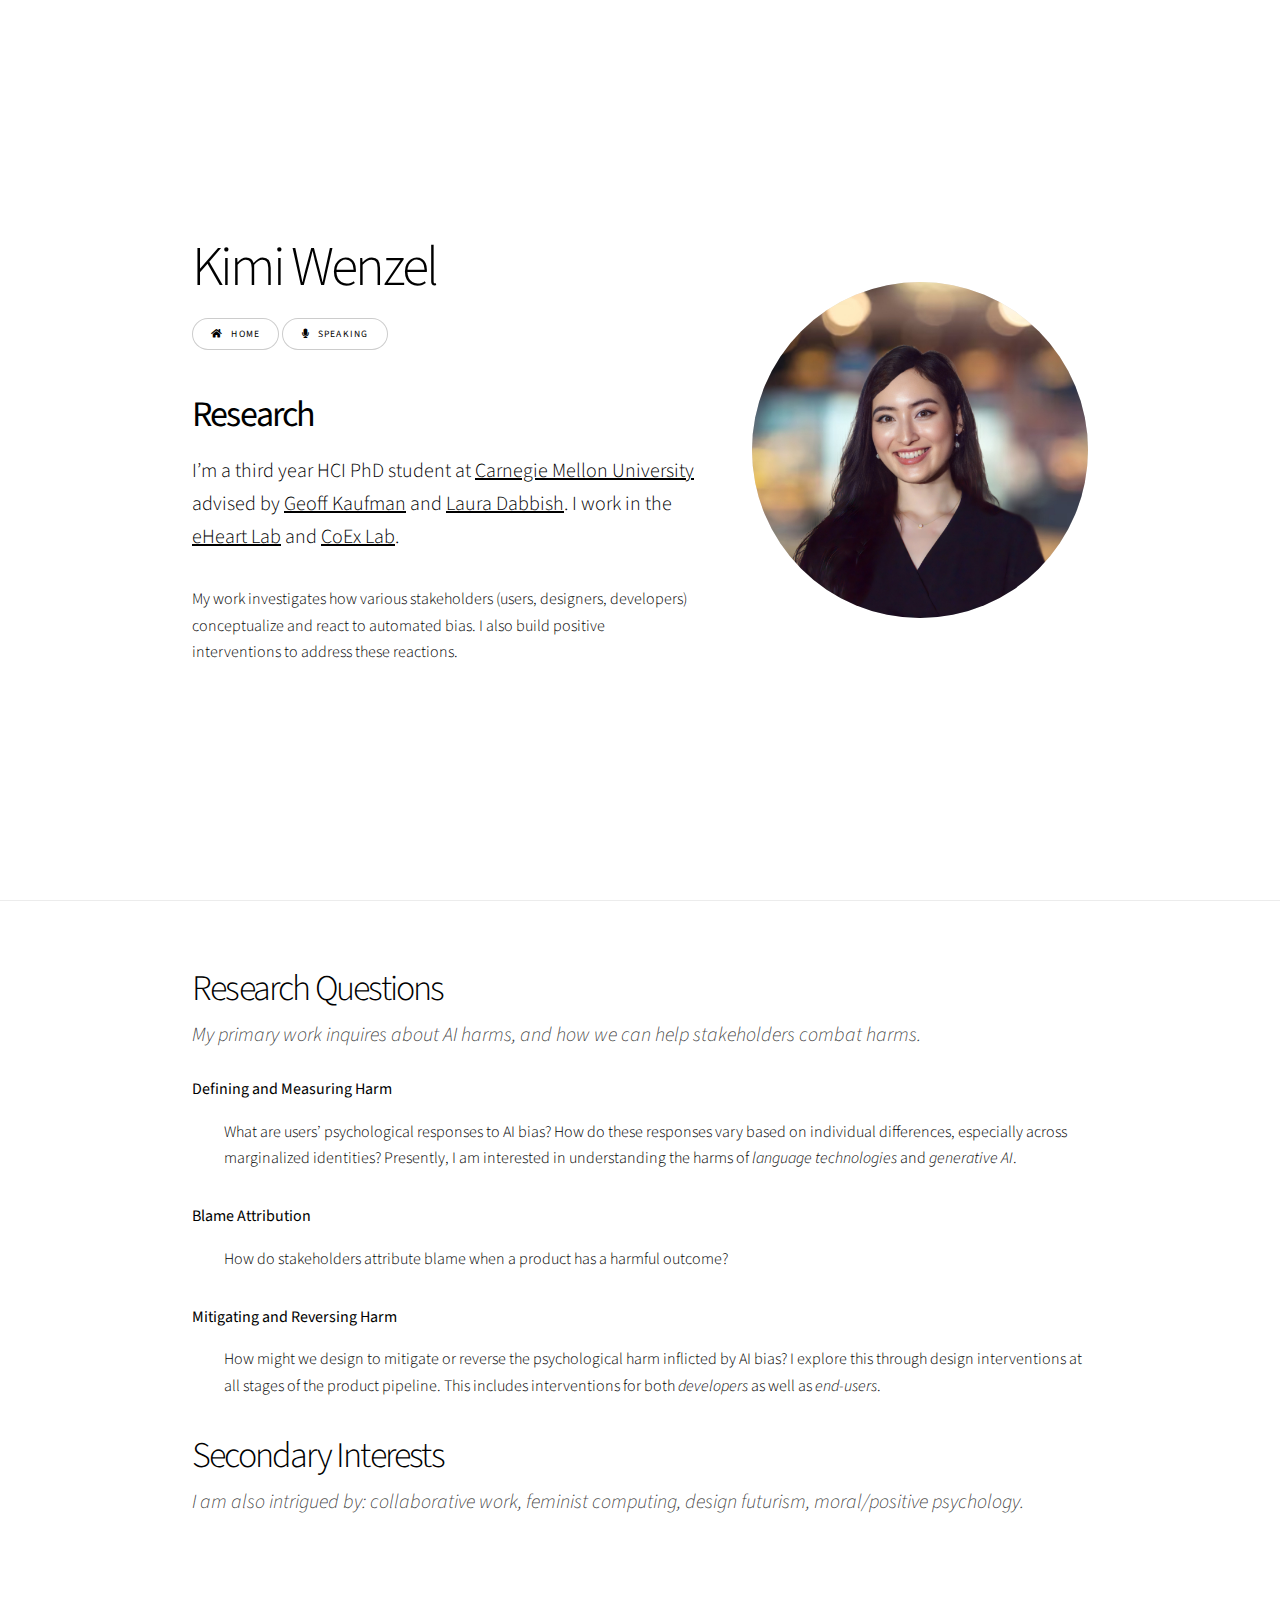
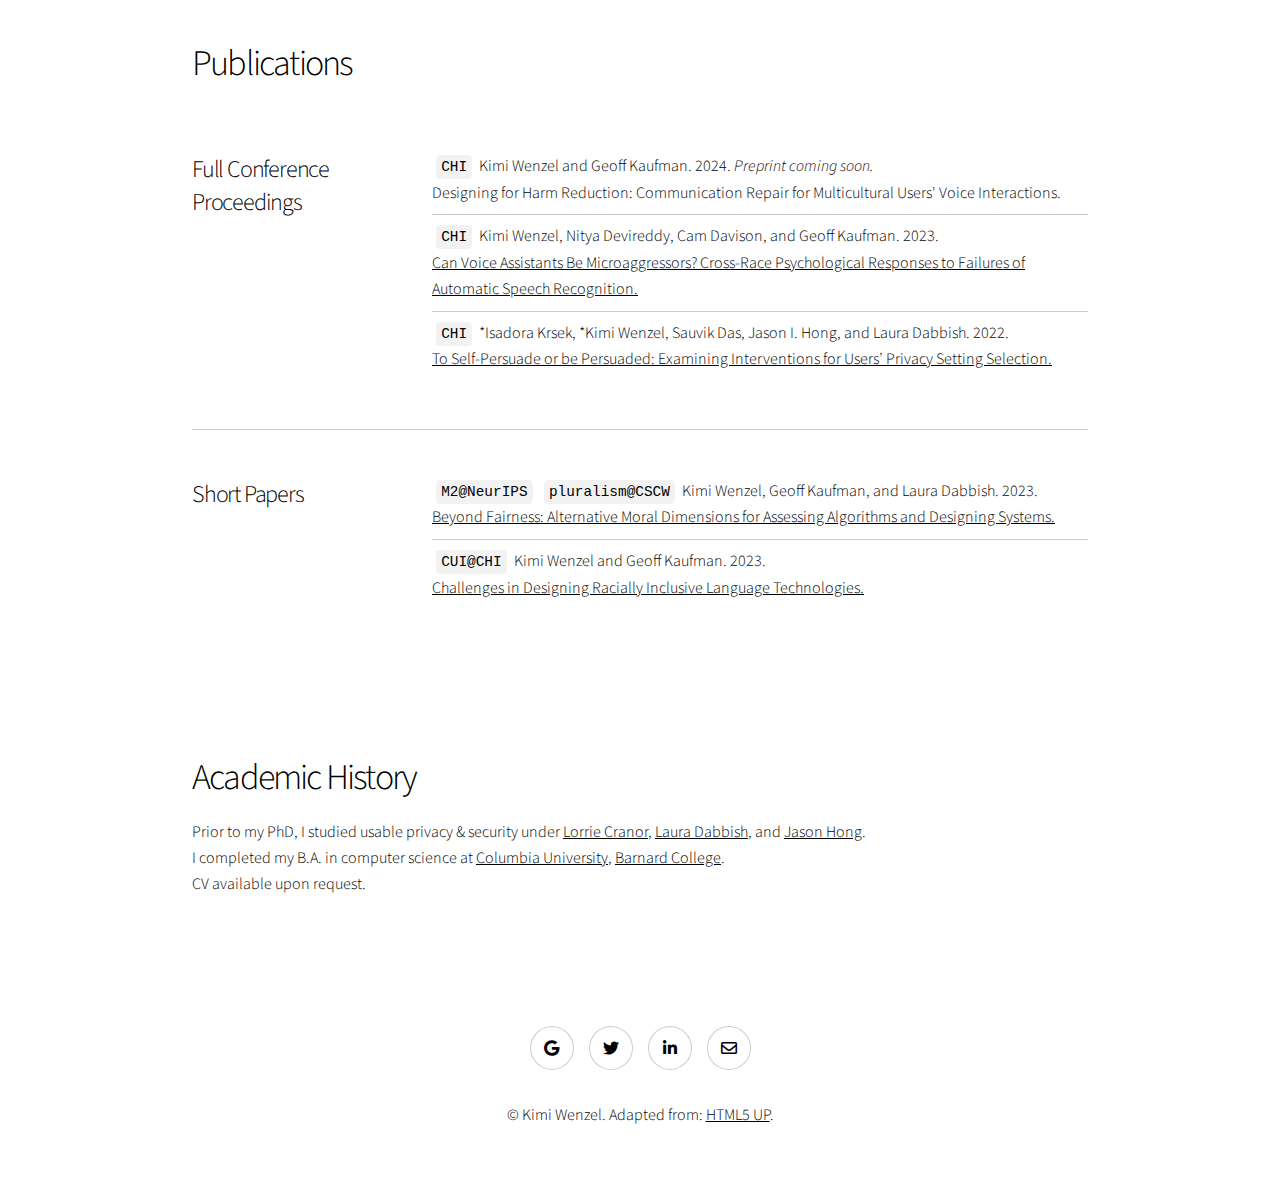
==== research.html @ 43933f36 "Update research.html" ====
<!DOCTYPE HTML>
<!--
	Story by HTML5 UP
	html5up.net | @ajlkn
	Free for personal and commercial use under the CCA 3.0 license (html5up.net/license)

	Note: Only needed for demo purposes. Delete for production sites.
-->
<html>
	<head>
		<title>Story by HTML5 UP</title>
		<meta charset="utf-8" />
		<meta name="viewport" content="width=device-width, initial-scale=1, user-scalable=no" />
		<link rel="stylesheet" href="assets/css/main.css" />
		<noscript><link rel="stylesheet" href="assets/css/noscript.css" /></noscript>
	</head>
	<body class="is-preload">

		<!-- Wrapper -->
			<div id="wrapper" class="divided">

				<!-- Banner -->
					<section class="banner style3 orient-left content-align-left image-position-right fullscreen onload-image-fade-in onload-content-fade-right">
						<div class="content">
							<h1>Kimi Wenzel</h1>
							<ul class="actions stacked">
								<li><a href="./index.html" class="button small icon solid fa-home">Home</a>  <a href="./speaking.html" class="button small icon solid fa-microphone">Speaking</a> </li>
							</ul>
							<h2><b>Research</b></h2>
							<p class="major">I’m a third year HCI PhD student at <a href="https://hcii.cmu.edu/" target="_blank">Carnegie Mellon University</a> advised by <a href="https://www.hcii.cmu.edu/people/geoff-kaufman" target="_blank">Geoff Kaufman</a> and <a href="http://www.lauradabbish.com/" target="_blank">Laura Dabbish</a>. I work in the <a href="https://cmu-eheart-lab.github.io/">eHeart Lab</a> and <a href="http://coexlab.com/">CoEx Lab</a>.</p>
							<p>My work investigates how various stakeholders (users, designers, developers) conceptualize and react to automated bias. I also build positive interventions to address these reactions.</p>
						</div>
						<div class="image">
							<img src="images/kimi-kimi-2.jpg" alt="" />
						</div>
					</section>

					<section class="wrapper style1 align-left" id="RQ">
							<div class="inner">
								<!-- Research Questions -->
								<section>
									<header>
										<h2>Research Questions</h2>
										<p>My primary work inquires about AI harms, and how we can help stakeholders combat harms.</p>
									</header>
									<div class="content">
										<dl>
											<dt>Defining and Measuring Harm</dt>
											<dd>
												<p>What are users’ psychological responses to AI bias? How do these responses vary based on individual differences, especially across marginalized identities? Presently, I am interested in understanding the harms of <i>language technologies</i> and <i>generative AI</i>.</p>
											</dd>
											<dt>Blame Attribution</dt>
											<dd>
												<p>How do stakeholders attribute blame when a product has a harmful outcome?</p>
											</dd>
											<dt>Mitigating and Reversing Harm</dt>
											<dd>
												<p>How might we design to mitigate or reverse the psychological harm inflicted by AI bias? I explore this through design interventions at all stages of the product pipeline. This includes interventions for both <i>developers</i> as well as <i>end-users</i>.</p>
											</dd>
										</dl>
									</div>
									<header>
										<h2>Secondary Interests</h2>
										<p>I am also intrigued by: collaborative work, feminist computing, design futurism, moral/positive psychology.</p>
									</header>
								</section>
							</div>

				<!-- Additional Elements -->
					<section class="wrapper style1 align-left">
						<div class="inner">
							<h2>Publications</h2>
							<div class="index align-left">

								<!-- Conference -->
								<section>
									<header>
										<h3>Full Conference Proceedings</h3>
									</header>
									<div class="content">
										<ul class="alt">
											<li><code>CHI</code> Kimi Wenzel and Geoff Kaufman. 2024. <i>Preprint coming soon.</i> <br>Designing for Harm Reduction: Communication Repair for Multicultural Users' Voice Interactions.</li>
											<li><code>CHI</code> Kimi Wenzel, Nitya Devireddy, Cam Davison, and Geoff Kaufman. 2023. <br><a href="https://doi.org/10.1145/3544548.3581357" target="_blank">Can Voice Assistants Be Microaggressors? Cross-Race Psychological Responses to Failures of Automatic Speech Recognition.</a></li>
											<li><code>CHI</code> *Isadora Krsek, *Kimi Wenzel, Sauvik Das, Jason I. Hong, and Laura Dabbish. 2022. <br><a href="https://doi.org/10.1145/3491102.3502009" target="_blank">To Self-Persuade or be Persuaded: Examining Interventions for Users’ Privacy Setting Selection.</a></li>
										</ul>
									</div>
								</section>
								
								<!-- Workshop -->
								<section>
									<header>
										<h3>Short Papers</h3>
									</header>
									<div class="content">
										<ul class="alt">
											<li><code>M2@NeurIPS</code> <code>pluralism@CSCW</code> Kimi Wenzel, Geoff Kaufman, and Laura Dabbish. 2023. <br><a href="https://arxiv.org/pdf/2312.12559.pdf" target="_blank">Beyond Fairness: Alternative Moral Dimensions for Assessing Algorithms and Designing Systems.</a></li>
											<li><code>CUI@CHI</code> Kimi Wenzel and Geoff Kaufman. 2023. <br><a href="https://arxiv.org/pdf/2303.13546.pdf" target="_blank">Challenges in Designing Racially Inclusive Language Technologies.</a></li>
										</ul>
									</div>
								</section>

						</div>
					</section>

					<section class="wrapper style1 align-left">
						<div class="inner">
							<!-- Academic History -->
							<section>
								<header>
									<h2>Academic History</h2>
								</header>
								<div class="content">
									<p>Prior to my PhD, I studied usable privacy & security under <a href="https://lorrie.cranor.org/" target="_blank">Lorrie Cranor</a>, <a href="http://www.lauradabbish.com/" target="_blank">Laura Dabbish</a>, and <a href="https://www.cs.cmu.edu/~jasonh/" target="_blank">Jason Hong</a>.
									<br>I completed my B.A. in computer science at <a href="https://www.columbia.edu/" target="_blank">Columbia University</a>, <a href="https://www.barnard.edu/" target="_blank">Barnard College</a>.
									<br>CV available upon request.</p>										
								</div>
							</section>
						</div>

				<!-- Footer -->
					<footer class="wrapper style1 align-center">
						<div class="inner">
							<ul class="icons">
								<li><a href="https://scholar.google.com/citations?user=z-9xGHgAAAAJ&hl=en" class="icon brands style2 fa-google" target="_blank"><span class="label">Scholar</span></a></li>
								<li><a href="https://twitter.com/kimiwenzel" class="icon brands style2 fa-twitter"><span class="label" target="_blank">Twitter</span></a></li>
								<li><a href="https://www.linkedin.com/in/kimiwenzel/" class="icon brands style2 fa-linkedin-in" target="_blank"><span class="label">LinkedIn</span></a></li>
								<li><a href="mailto:kwenzel@cs.cmu.edu" class="icon style2 fa-envelope"><span class="label">Email</span></a></li>
							</ul>
							<p>&copy; Kimi Wenzel. Adapted from: <a href="https://html5up.net" target="_blank">HTML5 UP</a>.</p>
						</div>
					</footer>

			</div>

		<!-- Scripts -->
			<script src="assets/js/jquery.min.js"></script>
			<script src="assets/js/jquery.scrollex.min.js"></script>
			<script src="assets/js/jquery.scrolly.min.js"></script>
			<script src="assets/js/browser.min.js"></script>
			<script src="assets/js/breakpoints.min.js"></script>
			<script src="assets/js/util.js"></script>
			<script src="assets/js/main.js"></script>

	</body>
</html>
---- assets/css/main.css ----
@import url(fontawesome-all.min.css);
@import url("https://fonts.googleapis.com/css?family=Source+Sans+Pro:300,300i,400,400i");

/*
	Story by HTML5 UP
	html5up.net | @ajlkn
	Free for personal and commercial use under the CCA 3.0 license (html5up.net/license)
*/

html, body, div, span, applet, object,
iframe, h1, h2, h3, h4, h5, h6, p, blockquote,
pre, a, abbr, acronym, address, big, cite,
code, del, dfn, em, img, ins, kbd, q, s, samp,
small, strike, strong, sub, sup, tt, var, b,
u, i, center, dl, dt, dd, ol, ul, li, fieldset,
form, label, legend, table, caption, tbody,
tfoot, thead, tr, th, td, article, aside,
canvas, details, embed, figure, figcaption,
footer, header, hgroup, menu, nav, output, ruby,
section, summary, time, mark, audio, video {
	margin: 0;
	padding: 0;
	border: 0;
	font-size: 100%;
	font: inherit;
	vertical-align: baseline;}

article, aside, details, figcaption, figure,
footer, header, hgroup, menu, nav, section {
	display: block;}

body {
	line-height: 1;
}

ol, ul {
	list-style: none;
}

blockquote, q {
	quotes: none;
}

	blockquote:before, blockquote:after, q:before, q:after {
		content: '';
		content: none;
	}

table {
	border-collapse: collapse;
	border-spacing: 0;
}

body {
	-webkit-text-size-adjust: none;
}

mark {
	background-color: transparent;
	color: inherit;
}

input::-moz-focus-inner {
	border: 0;
	padding: 0;
}

input, select, textarea {
	-moz-appearance: none;
	-webkit-appearance: none;
	-ms-appearance: none;
	appearance: none;
}

/* Basic */

	@-ms-viewport {
		width: device-width;
	}

	body {
		-ms-overflow-style: scrollbar;
	}

	@media screen and (max-width: 480px) {

		html, body {
			min-width: 320px;
		}

	}

	html {
		box-sizing: border-box;
	}

	*, *:before, *:after {
		box-sizing: inherit;
	}

	body {
		background: #ffffff;
	}

		body.is-preload *, body.is-preload *:before, body.is-preload *:after {
			-moz-animation: none !important;
			-webkit-animation: none !important;
			-ms-animation: none !important;
			animation: none !important;
			-moz-transition: none !important;
			-webkit-transition: none !important;
			-ms-transition: none !important;
			transition: none !important;
		}

/* Type */

	html {
		font-size: 18pt;
	}

		@media screen and (max-width: 1680px) {

			html {
				font-size: 14pt;
			}

		}

		@media screen and (max-width: 1280px) {

			html {
				font-size: 12pt;
			}

		}

		@media screen and (max-width: 736px) {

			html {
				font-size: 11pt;
			}

		}

		@media screen and (max-width: 360px) {

			html {
				font-size: 10pt;
			}

		}

	body {
		background-color: #ffffff;
		color: #000000;
	}

	body, input, select, textarea {
		font-family: "Source Sans Pro", Helvetica, sans-serif;
		font-size: 1rem;
		font-weight: 300;
		line-height: 1.65;
	}

	a {
		-moz-transition: color 0.2s ease-in-out;
		-webkit-transition: color 0.2s ease-in-out;
		-ms-transition: color 0.2s ease-in-out;
		transition: color 0.2s ease-in-out;
		text-decoration: underline;
	}

		a:hover {
			text-decoration: none;
		}

	strong, b {
		font-weight: 400;
	}

	em, i {
		font-style: italic;
	}

	p {
		margin: 0 0 2rem 0;
	}

		p.major {
			font-size: 1.25rem;
		}

	h1, h2, h3, h4, h5, h6 {
		font-weight: 300;
		line-height: 1.375;
		letter-spacing: -0.05em;
		margin: 0 0 1rem 0;
	}

		h1 a, h2 a, h3 a, h4 a, h5 a, h6 a {
			color: inherit;
			text-decoration: none;
		}

	h1 {
		font-size: 3.5rem;
		line-height: 1.2;
	}

	h2 {
		font-size: 2.25rem;
	}

	h3 {
		font-size: 1.5rem;
	}

	h4 {
		font-size: 1.1rem;
	}

	h5 {
		font-size: 0.9rem;
	}

	h6 {
		font-size: 0.7rem;
	}

	sub {
		font-size: 0.8rem;
		position: relative;
		top: 0.5rem;
	}

	sup {
		font-size: 0.8rem;
		position: relative;
		top: -0.5rem;
	}

	blockquote {
		border-left: solid 4px;
		font-style: italic;
		margin: 0 0 2rem 0;
		padding: 0.5rem 0 0.5rem 2rem;
	}

	code {
		border-radius: 4px;
		font-family: "Courier New", monospace;
		font-size: 0.9em;
		margin: 0 0.25rem;
		padding: 0.25rem 0.325rem;
	}

	pre {
		-webkit-overflow-scrolling: touch;
		font-family: "Courier New", monospace;
		font-size: 0.9em;
		margin: 0 0 2rem 0;
	}

		pre code {
			display: block;
			line-height: 1.5;
			padding: 0.75rem 1rem;
			overflow-x: auto;
		}

	hr {
		border: 0;
		border-bottom: solid 1px;
		margin: 2.5rem 0;
	}

		hr.major {
			margin: 3.5rem 0;
		}

	.align-left {
		text-align: left;
	}

	.align-center {
		text-align: center;
	}

	.align-right {
		text-align: right;
	}

	@media screen and (max-width: 736px) {

		p.major {
			font-size: 1.1rem;
		}

		h1 {
			font-size: 2.5rem;
		}

		h2 {
			font-size: 2rem;
		}

		h3 {
			font-size: 1.25rem;
		}

		h4 {
			font-size: 1rem;
		}

	}

	input, select, textarea {
		color: #000000;
	}

	a {
		color: #000000;
	}

		a:hover {
			color: #47D3E5;
		}

	strong, b {
		color: #000000;
	}

	h1, h2, h3, h4, h5, h6 {
		color: #000000;
	}

	blockquote {
		border-left-color: rgba(0, 0, 0, 0.2);
	}

	code {
		background: rgba(0, 0, 0, 0.05);
		border-color: rgba(0, 0, 0, 0.2);
	}

	hr {
		border-bottom-color: rgba(0, 0, 0, 0.2);
	}

/* Row */

	.row {
		display: flex;
		flex-wrap: wrap;
		box-sizing: border-box;
		align-items: stretch;
	}

		.row > * {
			box-sizing: border-box;
		}

		.row.gtr-uniform > * > :last-child {
			margin-bottom: 0;
		}

		.row.aln-left {
			justify-content: flex-start;
		}

		.row.aln-center {
			justify-content: center;
		}

		.row.aln-right {
			justify-content: flex-end;
		}

		.row.aln-top {
			align-items: flex-start;
		}

		.row.aln-middle {
			align-items: center;
		}

		.row.aln-bottom {
			align-items: flex-end;
		}

		.row > .imp {
			order: -1;
		}

		.row > .col-1 {
			width: 8.33333%;
		}

		.row > .off-1 {
			margin-left: 8.33333%;
		}

		.row > .col-2 {
			width: 16.66667%;
		}

		.row > .off-2 {
			margin-left: 16.66667%;
		}

		.row > .col-3 {
			width: 25%;
		}

		.row > .off-3 {
			margin-left: 25%;
		}

		.row > .col-4 {
			width: 33.33333%;
		}

		.row > .off-4 {
			margin-left: 33.33333%;
		}

		.row > .col-5 {
			width: 41.66667%;
		}

		.row > .off-5 {
			margin-left: 41.66667%;
		}

		.row > .col-6 {
			width: 50%;
		}

		.row > .off-6 {
			margin-left: 50%;
		}

		.row > .col-7 {
			width: 58.33333%;
		}

		.row > .off-7 {
			margin-left: 58.33333%;
		}

		.row > .col-8 {
			width: 66.66667%;
		}

		.row > .off-8 {
			margin-left: 66.66667%;
		}

		.row > .col-9 {
			width: 75%;
		}

		.row > .off-9 {
			margin-left: 75%;
		}

		.row > .col-10 {
			width: 83.33333%;
		}

		.row > .off-10 {
			margin-left: 83.33333%;
		}

		.row > .col-11 {
			width: 91.66667%;
		}

		.row > .off-11 {
			margin-left: 91.66667%;
		}

		.row > .col-12 {
			width: 100%;
		}

		.row > .off-12 {
			margin-left: 100%;
		}

		.row.gtr-0 {
			margin-top: 0;
			margin-left: 0rem;
		}

			.row.gtr-0 > * {
				padding: 0 0 0 0rem;
			}

			.row.gtr-0.gtr-uniform {
				margin-top: 0rem;
			}

				.row.gtr-0.gtr-uniform > * {
					padding-top: 0rem;
				}

		.row.gtr-25 {
			margin-top: 0;
			margin-left: -0.5rem;
		}

			.row.gtr-25 > * {
				padding: 0 0 0 0.5rem;
			}

			.row.gtr-25.gtr-uniform {
				margin-top: -0.5rem;
			}

				.row.gtr-25.gtr-uniform > * {
					padding-top: 0.5rem;
				}

		.row.gtr-50 {
			margin-top: 0;
			margin-left: -1rem;
		}

			.row.gtr-50 > * {
				padding: 0 0 0 1rem;
			}

			.row.gtr-50.gtr-uniform {
				margin-top: -1rem;
			}

				.row.gtr-50.gtr-uniform > * {
					padding-top: 1rem;
				}

		.row {
			margin-top: 0;
			margin-left: -2rem;
		}

			.row > * {
				padding: 0 0 0 2rem;
			}

			.row.gtr-uniform {
				margin-top: -2rem;
			}

				.row.gtr-uniform > * {
					padding-top: 2rem;
				}

		.row.gtr-150 {
			margin-top: 0;
			margin-left: -3rem;
		}

			.row.gtr-150 > * {
				padding: 0 0 0 3rem;
			}

			.row.gtr-150.gtr-uniform {
				margin-top: -3rem;
			}

				.row.gtr-150.gtr-uniform > * {
					padding-top: 3rem;
				}

		.row.gtr-200 {
			margin-top: 0;
			margin-left: -4rem;
		}

			.row.gtr-200 > * {
				padding: 0 0 0 4rem;
			}

			.row.gtr-200.gtr-uniform {
				margin-top: -4rem;
			}

				.row.gtr-200.gtr-uniform > * {
					padding-top: 4rem;
				}

		@media screen and (max-width: 1680px) {

			.row {
				display: flex;
				flex-wrap: wrap;
				box-sizing: border-box;
				align-items: stretch;
			}

				.row > * {
					box-sizing: border-box;
				}

				.row.gtr-uniform > * > :last-child {
					margin-bottom: 0;
				}

				.row.aln-left {
					justify-content: flex-start;
				}

				.row.aln-center {
					justify-content: center;
				}

				.row.aln-right {
					justify-content: flex-end;
				}

				.row.aln-top {
					align-items: flex-start;
				}

				.row.aln-middle {
					align-items: center;
				}

				.row.aln-bottom {
					align-items: flex-end;
				}

				.row > .imp-xlarge {
					order: -1;
				}

				.row > .col-1-xlarge {
					width: 8.33333%;
				}

				.row > .off-1-xlarge {
					margin-left: 8.33333%;
				}

				.row > .col-2-xlarge {
					width: 16.66667%;
				}

				.row > .off-2-xlarge {
					margin-left: 16.66667%;
				}

				.row > .col-3-xlarge {
					width: 25%;
				}

				.row > .off-3-xlarge {
					margin-left: 25%;
				}

				.row > .col-4-xlarge {
					width: 33.33333%;
				}

				.row > .off-4-xlarge {
					margin-left: 33.33333%;
				}

				.row > .col-5-xlarge {
					width: 41.66667%;
				}

				.row > .off-5-xlarge {
					margin-left: 41.66667%;
				}

				.row > .col-6-xlarge {
					width: 50%;
				}

				.row > .off-6-xlarge {
					margin-left: 50%;
				}

				.row > .col-7-xlarge {
					width: 58.33333%;
				}

				.row > .off-7-xlarge {
					margin-left: 58.33333%;
				}

				.row > .col-8-xlarge {
					width: 66.66667%;
				}

				.row > .off-8-xlarge {
					margin-left: 66.66667%;
				}

				.row > .col-9-xlarge {
					width: 75%;
				}

				.row > .off-9-xlarge {
					margin-left: 75%;
				}

				.row > .col-10-xlarge {
					width: 83.33333%;
				}

				.row > .off-10-xlarge {
					margin-left: 83.33333%;
				}

				.row > .col-11-xlarge {
					width: 91.66667%;
				}

				.row > .off-11-xlarge {
					margin-left: 91.66667%;
				}

				.row > .col-12-xlarge {
					width: 100%;
				}

				.row > .off-12-xlarge {
					margin-left: 100%;
				}

				.row.gtr-0 {
					margin-top: 0;
					margin-left: 0rem;
				}

					.row.gtr-0 > * {
						padding: 0 0 0 0rem;
					}

					.row.gtr-0.gtr-uniform {
						margin-top: 0rem;
					}

						.row.gtr-0.gtr-uniform > * {
							padding-top: 0rem;
						}

				.row.gtr-25 {
					margin-top: 0;
					margin-left: -0.5rem;
				}

					.row.gtr-25 > * {
						padding: 0 0 0 0.5rem;
					}

					.row.gtr-25.gtr-uniform {
						margin-top: -0.5rem;
					}

						.row.gtr-25.gtr-uniform > * {
							padding-top: 0.5rem;
						}

				.row.gtr-50 {
					margin-top: 0;
					margin-left: -1rem;
				}

					.row.gtr-50 > * {
						padding: 0 0 0 1rem;
					}

					.row.gtr-50.gtr-uniform {
						margin-top: -1rem;
					}

						.row.gtr-50.gtr-uniform > * {
							padding-top: 1rem;
						}

				.row {
					margin-top: 0;
					margin-left: -2rem;
				}

					.row > * {
						padding: 0 0 0 2rem;
					}

					.row.gtr-uniform {
						margin-top: -2rem;
					}

						.row.gtr-uniform > * {
							padding-top: 2rem;
						}

				.row.gtr-150 {
					margin-top: 0;
					margin-left: -3rem;
				}

					.row.gtr-150 > * {
						padding: 0 0 0 3rem;
					}

					.row.gtr-150.gtr-uniform {
						margin-top: -3rem;
					}

						.row.gtr-150.gtr-uniform > * {
							padding-top: 3rem;
						}

				.row.gtr-200 {
					margin-top: 0;
					margin-left: -4rem;
				}

					.row.gtr-200 > * {
						padding: 0 0 0 4rem;
					}

					.row.gtr-200.gtr-uniform {
						margin-top: -4rem;
					}

						.row.gtr-200.gtr-uniform > * {
							padding-top: 4rem;
						}

		}

		@media screen and (max-width: 1280px) {

			.row {
				display: flex;
				flex-wrap: wrap;
				box-sizing: border-box;
				align-items: stretch;
			}

				.row > * {
					box-sizing: border-box;
				}

				.row.gtr-uniform > * > :last-child {
					margin-bottom: 0;
				}

				.row.aln-left {
					justify-content: flex-start;
				}

				.row.aln-center {
					justify-content: center;
				}

				.row.aln-right {
					justify-content: flex-end;
				}

				.row.aln-top {
					align-items: flex-start;
				}

				.row.aln-middle {
					align-items: center;
				}

				.row.aln-bottom {
					align-items: flex-end;
				}

				.row > .imp-large {
					order: -1;
				}

				.row > .col-1-large {
					width: 8.33333%;
				}

				.row > .off-1-large {
					margin-left: 8.33333%;
				}

				.row > .col-2-large {
					width: 16.66667%;
				}

				.row > .off-2-large {
					margin-left: 16.66667%;
				}

				.row > .col-3-large {
					width: 25%;
				}

				.row > .off-3-large {
					margin-left: 25%;
				}

				.row > .col-4-large {
					width: 33.33333%;
				}

				.row > .off-4-large {
					margin-left: 33.33333%;
				}

				.row > .col-5-large {
					width: 41.66667%;
				}

				.row > .off-5-large {
					margin-left: 41.66667%;
				}

				.row > .col-6-large {
					width: 50%;
				}

				.row > .off-6-large {
					margin-left: 50%;
				}

				.row > .col-7-large {
					width: 58.33333%;
				}

				.row > .off-7-large {
					margin-left: 58.33333%;
				}

				.row > .col-8-large {
					width: 66.66667%;
				}

				.row > .off-8-large {
					margin-left: 66.66667%;
				}

				.row > .col-9-large {
					width: 75%;
				}

				.row > .off-9-large {
					margin-left: 75%;
				}

				.row > .col-10-large {
					width: 83.33333%;
				}

				.row > .off-10-large {
					margin-left: 83.33333%;
				}

				.row > .col-11-large {
					width: 91.66667%;
				}

				.row > .off-11-large {
					margin-left: 91.66667%;
				}

				.row > .col-12-large {
					width: 100%;
				}

				.row > .off-12-large {
					margin-left: 100%;
				}

				.row.gtr-0 {
					margin-top: 0;
					margin-left: 0rem;
				}

					.row.gtr-0 > * {
						padding: 0 0 0 0rem;
					}

					.row.gtr-0.gtr-uniform {
						margin-top: 0rem;
					}

						.row.gtr-0.gtr-uniform > * {
							padding-top: 0rem;
						}

				.row.gtr-25 {
					margin-top: 0;
					margin-left: -0.5rem;
				}

					.row.gtr-25 > * {
						padding: 0 0 0 0.5rem;
					}

					.row.gtr-25.gtr-uniform {
						margin-top: -0.5rem;
					}

						.row.gtr-25.gtr-uniform > * {
							padding-top: 0.5rem;
						}

				.row.gtr-50 {
					margin-top: 0;
					margin-left: -1rem;
				}

					.row.gtr-50 > * {
						padding: 0 0 0 1rem;
					}

					.row.gtr-50.gtr-uniform {
						margin-top: -1rem;
					}

						.row.gtr-50.gtr-uniform > * {
							padding-top: 1rem;
						}

				.row {
					margin-top: 0;
					margin-left: -2rem;
				}

					.row > * {
						padding: 0 0 0 2rem;
					}

					.row.gtr-uniform {
						margin-top: -2rem;
					}

						.row.gtr-uniform > * {
							padding-top: 2rem;
						}

				.row.gtr-150 {
					margin-top: 0;
					margin-left: -3rem;
				}

					.row.gtr-150 > * {
						padding: 0 0 0 3rem;
					}

					.row.gtr-150.gtr-uniform {
						margin-top: -3rem;
					}

						.row.gtr-150.gtr-uniform > * {
							padding-top: 3rem;
						}

				.row.gtr-200 {
					margin-top: 0;
					margin-left: -4rem;
				}

					.row.gtr-200 > * {
						padding: 0 0 0 4rem;
					}

					.row.gtr-200.gtr-uniform {
						margin-top: -4rem;
					}

						.row.gtr-200.gtr-uniform > * {
							padding-top: 4rem;
						}

		}

		@media screen and (max-width: 980px) {

			.row {
				display: flex;
				flex-wrap: wrap;
				box-sizing: border-box;
				align-items: stretch;
			}

				.row > * {
					box-sizing: border-box;
				}

				.row.gtr-uniform > * > :last-child {
					margin-bottom: 0;
				}

				.row.aln-left {
					justify-content: flex-start;
				}

				.row.aln-center {
					justify-content: center;
				}

				.row.aln-right {
					justify-content: flex-end;
				}

				.row.aln-top {
					align-items: flex-start;
				}

				.row.aln-middle {
					align-items: center;
				}

				.row.aln-bottom {
					align-items: flex-end;
				}

				.row > .imp-medium {
					order: -1;
				}

				.row > .col-1-medium {
					width: 8.33333%;
				}

				.row > .off-1-medium {
					margin-left: 8.33333%;
				}

				.row > .col-2-medium {
					width: 16.66667%;
				}

				.row > .off-2-medium {
					margin-left: 16.66667%;
				}

				.row > .col-3-medium {
					width: 25%;
				}

				.row > .off-3-medium {
					margin-left: 25%;
				}

				.row > .col-4-medium {
					width: 33.33333%;
				}

				.row > .off-4-medium {
					margin-left: 33.33333%;
				}

				.row > .col-5-medium {
					width: 41.66667%;
				}

				.row > .off-5-medium {
					margin-left: 41.66667%;
				}

				.row > .col-6-medium {
					width: 50%;
				}

				.row > .off-6-medium {
					margin-left: 50%;
				}

				.row > .col-7-medium {
					width: 58.33333%;
				}

				.row > .off-7-medium {
					margin-left: 58.33333%;
				}

				.row > .col-8-medium {
					width: 66.66667%;
				}

				.row > .off-8-medium {
					margin-left: 66.66667%;
				}

				.row > .col-9-medium {
					width: 75%;
				}

				.row > .off-9-medium {
					margin-left: 75%;
				}

				.row > .col-10-medium {
					width: 83.33333%;
				}

				.row > .off-10-medium {
					margin-left: 83.33333%;
				}

				.row > .col-11-medium {
					width: 91.66667%;
				}

				.row > .off-11-medium {
					margin-left: 91.66667%;
				}

				.row > .col-12-medium {
					width: 100%;
				}

				.row > .off-12-medium {
					margin-left: 100%;
				}

				.row.gtr-0 {
					margin-top: 0;
					margin-left: 0rem;
				}

					.row.gtr-0 > * {
						padding: 0 0 0 0rem;
					}

					.row.gtr-0.gtr-uniform {
						margin-top: 0rem;
					}

						.row.gtr-0.gtr-uniform > * {
							padding-top: 0rem;
						}

				.row.gtr-25 {
					margin-top: 0;
					margin-left: -0.5rem;
				}

					.row.gtr-25 > * {
						padding: 0 0 0 0.5rem;
					}

					.row.gtr-25.gtr-uniform {
						margin-top: -0.5rem;
					}

						.row.gtr-25.gtr-uniform > * {
							padding-top: 0.5rem;
						}

				.row.gtr-50 {
					margin-top: 0;
					margin-left: -1rem;
				}

					.row.gtr-50 > * {
						padding: 0 0 0 1rem;
					}

					.row.gtr-50.gtr-uniform {
						margin-top: -1rem;
					}

						.row.gtr-50.gtr-uniform > * {
							padding-top: 1rem;
						}

				.row {
					margin-top: 0;
					margin-left: -2rem;
				}

					.row > * {
						padding: 0 0 0 2rem;
					}

					.row.gtr-uniform {
						margin-top: -2rem;
					}

						.row.gtr-uniform > * {
							padding-top: 2rem;
						}

				.row.gtr-150 {
					margin-top: 0;
					margin-left: -3rem;
				}

					.row.gtr-150 > * {
						padding: 0 0 0 3rem;
					}

					.row.gtr-150.gtr-uniform {
						margin-top: -3rem;
					}

						.row.gtr-150.gtr-uniform > * {
							padding-top: 3rem;
						}

				.row.gtr-200 {
					margin-top: 0;
					margin-left: -4rem;
				}

					.row.gtr-200 > * {
						padding: 0 0 0 4rem;
					}

					.row.gtr-200.gtr-uniform {
						margin-top: -4rem;
					}

						.row.gtr-200.gtr-uniform > * {
							padding-top: 4rem;
						}

		}

		@media screen and (max-width: 736px) {

			.row {
				display: flex;
				flex-wrap: wrap;
				box-sizing: border-box;
				align-items: stretch;
			}

				.row > * {
					box-sizing: border-box;
				}

				.row.gtr-uniform > * > :last-child {
					margin-bottom: 0;
				}

				.row.aln-left {
					justify-content: flex-start;
				}

				.row.aln-center {
					justify-content: center;
				}

				.row.aln-right {
					justify-content: flex-end;
				}

				.row.aln-top {
					align-items: flex-start;
				}

				.row.aln-middle {
					align-items: center;
				}

				.row.aln-bottom {
					align-items: flex-end;
				}

				.row > .imp-small {
					order: -1;
				}

				.row > .col-1-small {
					width: 8.33333%;
				}

				.row > .off-1-small {
					margin-left: 8.33333%;
				}

				.row > .col-2-small {
					width: 16.66667%;
				}

				.row > .off-2-small {
					margin-left: 16.66667%;
				}

				.row > .col-3-small {
					width: 25%;
				}

				.row > .off-3-small {
					margin-left: 25%;
				}

				.row > .col-4-small {
					width: 33.33333%;
				}

				.row > .off-4-small {
					margin-left: 33.33333%;
				}

				.row > .col-5-small {
					width: 41.66667%;
				}

				.row > .off-5-small {
					margin-left: 41.66667%;
				}

				.row > .col-6-small {
					width: 50%;
				}

				.row > .off-6-small {
					margin-left: 50%;
				}

				.row > .col-7-small {
					width: 58.33333%;
				}

				.row > .off-7-small {
					margin-left: 58.33333%;
				}

				.row > .col-8-small {
					width: 66.66667%;
				}

				.row > .off-8-small {
					margin-left: 66.66667%;
				}

				.row > .col-9-small {
					width: 75%;
				}

				.row > .off-9-small {
					margin-left: 75%;
				}

				.row > .col-10-small {
					width: 83.33333%;
				}

				.row > .off-10-small {
					margin-left: 83.33333%;
				}

				.row > .col-11-small {
					width: 91.66667%;
				}

				.row > .off-11-small {
					margin-left: 91.66667%;
				}

				.row > .col-12-small {
					width: 100%;
				}

				.row > .off-12-small {
					margin-left: 100%;
				}

				.row.gtr-0 {
					margin-top: 0;
					margin-left: 0rem;
				}

					.row.gtr-0 > * {
						padding: 0 0 0 0rem;
					}

					.row.gtr-0.gtr-uniform {
						margin-top: 0rem;
					}

						.row.gtr-0.gtr-uniform > * {
							padding-top: 0rem;
						}

				.row.gtr-25 {
					margin-top: 0;
					margin-left: -0.5rem;
				}

					.row.gtr-25 > * {
						padding: 0 0 0 0.5rem;
					}

					.row.gtr-25.gtr-uniform {
						margin-top: -0.5rem;
					}

						.row.gtr-25.gtr-uniform > * {
							padding-top: 0.5rem;
						}

				.row.gtr-50 {
					margin-top: 0;
					margin-left: -1rem;
				}

					.row.gtr-50 > * {
						padding: 0 0 0 1rem;
					}

					.row.gtr-50.gtr-uniform {
						margin-top: -1rem;
					}

						.row.gtr-50.gtr-uniform > * {
							padding-top: 1rem;
						}

				.row {
					margin-top: 0;
					margin-left: -2rem;
				}

					.row > * {
						padding: 0 0 0 2rem;
					}

					.row.gtr-uniform {
						margin-top: -2rem;
					}

						.row.gtr-uniform > * {
							padding-top: 2rem;
						}

				.row.gtr-150 {
					margin-top: 0;
					margin-left: -3rem;
				}

					.row.gtr-150 > * {
						padding: 0 0 0 3rem;
					}

					.row.gtr-150.gtr-uniform {
						margin-top: -3rem;
					}

						.row.gtr-150.gtr-uniform > * {
							padding-top: 3rem;
						}

				.row.gtr-200 {
					margin-top: 0;
					margin-left: -4rem;
				}

					.row.gtr-200 > * {
						padding: 0 0 0 4rem;
					}

					.row.gtr-200.gtr-uniform {
						margin-top: -4rem;
					}

						.row.gtr-200.gtr-uniform > * {
							padding-top: 4rem;
						}

		}

		@media screen and (max-width: 480px) {

			.row {
				display: flex;
				flex-wrap: wrap;
				box-sizing: border-box;
				align-items: stretch;
			}

				.row > * {
					box-sizing: border-box;
				}

				.row.gtr-uniform > * > :last-child {
					margin-bottom: 0;
				}

				.row.aln-left {
					justify-content: flex-start;
				}

				.row.aln-center {
					justify-content: center;
				}

				.row.aln-right {
					justify-content: flex-end;
				}

				.row.aln-top {
					align-items: flex-start;
				}

				.row.aln-middle {
					align-items: center;
				}

				.row.aln-bottom {
					align-items: flex-end;
				}

				.row > .imp-xsmall {
					order: -1;
				}

				.row > .col-1-xsmall {
					width: 8.33333%;
				}

				.row > .off-1-xsmall {
					margin-left: 8.33333%;
				}

				.row > .col-2-xsmall {
					width: 16.66667%;
				}

				.row > .off-2-xsmall {
					margin-left: 16.66667%;
				}

				.row > .col-3-xsmall {
					width: 25%;
				}

				.row > .off-3-xsmall {
					margin-left: 25%;
				}

				.row > .col-4-xsmall {
					width: 33.33333%;
				}

				.row > .off-4-xsmall {
					margin-left: 33.33333%;
				}

				.row > .col-5-xsmall {
					width: 41.66667%;
				}

				.row > .off-5-xsmall {
					margin-left: 41.66667%;
				}

				.row > .col-6-xsmall {
					width: 50%;
				}

				.row > .off-6-xsmall {
					margin-left: 50%;
				}

				.row > .col-7-xsmall {
					width: 58.33333%;
				}

				.row > .off-7-xsmall {
					margin-left: 58.33333%;
				}

				.row > .col-8-xsmall {
					width: 66.66667%;
				}

				.row > .off-8-xsmall {
					margin-left: 66.66667%;
				}

				.row > .col-9-xsmall {
					width: 75%;
				}

				.row > .off-9-xsmall {
					margin-left: 75%;
				}

				.row > .col-10-xsmall {
					width: 83.33333%;
				}

				.row > .off-10-xsmall {
					margin-left: 83.33333%;
				}

				.row > .col-11-xsmall {
					width: 91.66667%;
				}

				.row > .off-11-xsmall {
					margin-left: 91.66667%;
				}

				.row > .col-12-xsmall {
					width: 100%;
				}

				.row > .off-12-xsmall {
					margin-left: 100%;
				}

				.row.gtr-0 {
					margin-top: 0;
					margin-left: 0rem;
				}

					.row.gtr-0 > * {
						padding: 0 0 0 0rem;
					}

					.row.gtr-0.gtr-uniform {
						margin-top: 0rem;
					}

						.row.gtr-0.gtr-uniform > * {
							padding-top: 0rem;
						}

				.row.gtr-25 {
					margin-top: 0;
					margin-left: -0.5rem;
				}

					.row.gtr-25 > * {
						padding: 0 0 0 0.5rem;
					}

					.row.gtr-25.gtr-uniform {
						margin-top: -0.5rem;
					}

						.row.gtr-25.gtr-uniform > * {
							padding-top: 0.5rem;
						}

				.row.gtr-50 {
					margin-top: 0;
					margin-left: -1rem;
				}

					.row.gtr-50 > * {
						padding: 0 0 0 1rem;
					}

					.row.gtr-50.gtr-uniform {
						margin-top: -1rem;
					}

						.row.gtr-50.gtr-uniform > * {
							padding-top: 1rem;
						}

				.row {
					margin-top: 0;
					margin-left: -2rem;
				}

					.row > * {
						padding: 0 0 0 2rem;
					}

					.row.gtr-uniform {
						margin-top: -2rem;
					}

						.row.gtr-uniform > * {
							padding-top: 2rem;
						}

				.row.gtr-150 {
					margin-top: 0;
					margin-left: -3rem;
				}

					.row.gtr-150 > * {
						padding: 0 0 0 3rem;
					}

					.row.gtr-150.gtr-uniform {
						margin-top: -3rem;
					}

						.row.gtr-150.gtr-uniform > * {
							padding-top: 3rem;
						}

				.row.gtr-200 {
					margin-top: 0;
					margin-left: -4rem;
				}

					.row.gtr-200 > * {
						padding: 0 0 0 4rem;
					}

					.row.gtr-200.gtr-uniform {
						margin-top: -4rem;
					}

						.row.gtr-200.gtr-uniform > * {
							padding-top: 4rem;
						}

		}

		@media screen and (max-width: 360px) {

			.row {
				display: flex;
				flex-wrap: wrap;
				box-sizing: border-box;
				align-items: stretch;
			}

				.row > * {
					box-sizing: border-box;
				}

				.row.gtr-uniform > * > :last-child {
					margin-bottom: 0;
				}

				.row.aln-left {
					justify-content: flex-start;
				}

				.row.aln-center {
					justify-content: center;
				}

				.row.aln-right {
					justify-content: flex-end;
				}

				.row.aln-top {
					align-items: flex-start;
				}

				.row.aln-middle {
					align-items: center;
				}

				.row.aln-bottom {
					align-items: flex-end;
				}

				.row > .imp-xxsmall {
					order: -1;
				}

				.row > .col-1-xxsmall {
					width: 8.33333%;
				}

				.row > .off-1-xxsmall {
					margin-left: 8.33333%;
				}

				.row > .col-2-xxsmall {
					width: 16.66667%;
				}

				.row > .off-2-xxsmall {
					margin-left: 16.66667%;
				}

				.row > .col-3-xxsmall {
					width: 25%;
				}

				.row > .off-3-xxsmall {
					margin-left: 25%;
				}

				.row > .col-4-xxsmall {
					width: 33.33333%;
				}

				.row > .off-4-xxsmall {
					margin-left: 33.33333%;
				}

				.row > .col-5-xxsmall {
					width: 41.66667%;
				}

				.row > .off-5-xxsmall {
					margin-left: 41.66667%;
				}

				.row > .col-6-xxsmall {
					width: 50%;
				}

				.row > .off-6-xxsmall {
					margin-left: 50%;
				}

				.row > .col-7-xxsmall {
					width: 58.33333%;
				}

				.row > .off-7-xxsmall {
					margin-left: 58.33333%;
				}

				.row > .col-8-xxsmall {
					width: 66.66667%;
				}

				.row > .off-8-xxsmall {
					margin-left: 66.66667%;
				}

				.row > .col-9-xxsmall {
					width: 75%;
				}

				.row > .off-9-xxsmall {
					margin-left: 75%;
				}

				.row > .col-10-xxsmall {
					width: 83.33333%;
				}

				.row > .off-10-xxsmall {
					margin-left: 83.33333%;
				}

				.row > .col-11-xxsmall {
					width: 91.66667%;
				}

				.row > .off-11-xxsmall {
					margin-left: 91.66667%;
				}

				.row > .col-12-xxsmall {
					width: 100%;
				}

				.row > .off-12-xxsmall {
					margin-left: 100%;
				}

				.row.gtr-0 {
					margin-top: 0;
					margin-left: 0rem;
				}

					.row.gtr-0 > * {
						padding: 0 0 0 0rem;
					}

					.row.gtr-0.gtr-uniform {
						margin-top: 0rem;
					}

						.row.gtr-0.gtr-uniform > * {
							padding-top: 0rem;
						}

				.row.gtr-25 {
					margin-top: 0;
					margin-left: -0.5rem;
				}

					.row.gtr-25 > * {
						padding: 0 0 0 0.5rem;
					}

					.row.gtr-25.gtr-uniform {
						margin-top: -0.5rem;
					}

						.row.gtr-25.gtr-uniform > * {
							padding-top: 0.5rem;
						}

				.row.gtr-50 {
					margin-top: 0;
					margin-left: -1rem;
				}

					.row.gtr-50 > * {
						padding: 0 0 0 1rem;
					}

					.row.gtr-50.gtr-uniform {
						margin-top: -1rem;
					}

						.row.gtr-50.gtr-uniform > * {
							padding-top: 1rem;
						}

				.row {
					margin-top: 0;
					margin-left: -2rem;
				}

					.row > * {
						padding: 0 0 0 2rem;
					}

					.row.gtr-uniform {
						margin-top: -2rem;
					}

						.row.gtr-uniform > * {
							padding-top: 2rem;
						}

				.row.gtr-150 {
					margin-top: 0;
					margin-left: -3rem;
				}

					.row.gtr-150 > * {
						padding: 0 0 0 3rem;
					}

					.row.gtr-150.gtr-uniform {
						margin-top: -3rem;
					}

						.row.gtr-150.gtr-uniform > * {
							padding-top: 3rem;
						}

				.row.gtr-200 {
					margin-top: 0;
					margin-left: -4rem;
				}

					.row.gtr-200 > * {
						padding: 0 0 0 4rem;
					}

					.row.gtr-200.gtr-uniform {
						margin-top: -4rem;
					}

						.row.gtr-200.gtr-uniform > * {
							padding-top: 4rem;
						}

		}

/* Box */

	.box {
		border-radius: 4px;
		border: solid 1px;
		margin-bottom: 2rem;
		padding: 1.5rem;
	}

		.box > :last-child,
		.box > :last-child > :last-child,
		.box > :last-child > :last-child > :last-child {
			margin-bottom: 0;
		}

		.box.alt {
			border: 0;
			border-radius: 0;
			padding: 0;
		}

	.box {
		border-color: rgba(0, 0, 0, 0.2);
	}

/* Button */

	input[type="submit"],
	input[type="reset"],
	input[type="button"],
	button,
	.button {
		-moz-appearance: none;
		-webkit-appearance: none;
		-ms-appearance: none;
		appearance: none;
		-moz-transition: background-color 0.2s ease-in-out, box-shadow 0.2s ease-in-out, color 0.2s ease-in-out;
		-webkit-transition: background-color 0.2s ease-in-out, box-shadow 0.2s ease-in-out, color 0.2s ease-in-out;
		-ms-transition: background-color 0.2s ease-in-out, box-shadow 0.2s ease-in-out, color 0.2s ease-in-out;
		transition: background-color 0.2s ease-in-out, box-shadow 0.2s ease-in-out, color 0.2s ease-in-out;
		border: 0;
		cursor: pointer;
		display: inline-block;
		font-weight: 400;
		letter-spacing: 0.125em;
		text-align: center;
		text-decoration: none;
		text-transform: uppercase;
		white-space: nowrap;
		font-size: 0.75rem;
		max-width: 20rem;
		height: 3.75em;
		line-height: 3.75em;
		border-radius: 3.75em;
		padding: 0 2.5em;
		text-overflow: ellipsis;
		overflow: hidden;
	}

		input[type="submit"].icon:before,
		input[type="reset"].icon:before,
		input[type="button"].icon:before,
		button.icon:before,
		.button.icon:before {
			margin-right: 0.5rem;
		}

		input[type="submit"].fit,
		input[type="reset"].fit,
		input[type="button"].fit,
		button.fit,
		.button.fit {
			width: 100%;
		}

		input[type="submit"].small,
		input[type="reset"].small,
		input[type="button"].small,
		button.small,
		.button.small {
			font-size: 0.6rem;
			height: 3.325em;
			line-height: 3.325em;
			border-radius: 3.325em;
			padding: 0 2em;
		}

		input[type="submit"].large,
		input[type="reset"].large,
		input[type="button"].large,
		button.large,
		.button.large {
			font-size: 0.8rem;
			height: 4em;
			line-height: 4em;
			border-radius: 4em;
			padding: 0 3em;
		}

		input[type="submit"].wide,
		input[type="reset"].wide,
		input[type="button"].wide,
		button.wide,
		.button.wide {
			min-width: 14em;
		}

		input[type="submit"].disabled, input[type="submit"]:disabled,
		input[type="reset"].disabled,
		input[type="reset"]:disabled,
		input[type="button"].disabled,
		input[type="button"]:disabled,
		button.disabled,
		button:disabled,
		.button.disabled,
		.button:disabled {
			pointer-events: none;
			opacity: 0.25;
		}

	input[type="submit"],
	input[type="reset"],
	input[type="button"],
	button,
	.button {
		background-color: transparent;
		box-shadow: inset 0 0 0 1px rgba(0, 0, 0, 0.2);
		color: #000000 !important;
	}

		input[type="submit"]:hover,
		input[type="reset"]:hover,
		input[type="button"]:hover,
		button:hover,
		.button:hover {
			box-shadow: inset 0 0 0 1px #47D3E5;
			color: #47D3E5 !important;
		}

		input[type="submit"]:active,
		input[type="reset"]:active,
		input[type="button"]:active,
		button:active,
		.button:active {
			background-color: rgba(71, 211, 229, 0.2);
			box-shadow: inset 0 0 0 1px #47D3E5;
			color: #47D3E5 !important;
		}

		input[type="submit"].primary,
		input[type="reset"].primary,
		input[type="button"].primary,
		button.primary,
		.button.primary {
			background-color: #000000;
			box-shadow: none;
			color: #ffffff !important;
		}

			input[type="submit"].primary:hover,
			input[type="reset"].primary:hover,
			input[type="button"].primary:hover,
			button.primary:hover,
			.button.primary:hover {
				background-color: #47D3E5;
			}

			input[type="submit"].primary:active,
			input[type="reset"].primary:active,
			input[type="button"].primary:active,
			button.primary:active,
			.button.primary:active {
				background-color: #1ebdd1;
			}

/* Form */

	form {
		margin: 0 0 2rem 0;
	}

		form > :last-child {
			margin-bottom: 0;
		}

		form > .fields {
			display: -moz-flex;
			display: -webkit-flex;
			display: -ms-flex;
			display: flex;
			-moz-flex-wrap: wrap;
			-webkit-flex-wrap: wrap;
			-ms-flex-wrap: wrap;
			flex-wrap: wrap;
			width: calc(100% + 3rem);
			margin: -1.5rem 0 2rem -1.5rem;
		}

			form > .fields > .field {
				-moz-flex-grow: 0;
				-webkit-flex-grow: 0;
				-ms-flex-grow: 0;
				flex-grow: 0;
				-moz-flex-shrink: 0;
				-webkit-flex-shrink: 0;
				-ms-flex-shrink: 0;
				flex-shrink: 0;
				padding: 1.5rem 0 0 1.5rem;
				width: calc(100% - 1.5rem);
			}

				form > .fields > .field.half {
					width: calc(50% - 0.75rem);
				}

				form > .fields > .field.third {
					width: calc(100%/3 - 0.5rem);
				}

				form > .fields > .field.quarter {
					width: calc(25% - 0.375rem);
				}

		@media screen and (max-width: 480px) {

			form > .fields {
				width: calc(100% + 3rem);
				margin: -1.5rem 0 2rem -1.5rem;
			}

				form > .fields > .field {
					padding: 1.5rem 0 0 1.5rem;
					width: calc(100% - 1.5rem);
				}

					form > .fields > .field.half {
						width: calc(100% - 1.5rem);
					}

					form > .fields > .field.third {
						width: calc(100% - 1.5rem);
					}

					form > .fields > .field.quarter {
						width: calc(100% - 1.5rem);
					}

		}

	label {
		display: block;
		font-size: 0.9rem;
		font-weight: 400;
		margin: 0 0 1rem 0;
	}

	input[type="text"],
	input[type="password"],
	input[type="email"],
	input[type="tel"],
	input[type="search"],
	input[type="url"],
	select,
	textarea {
		-moz-appearance: none;
		-webkit-appearance: none;
		-ms-appearance: none;
		appearance: none;
		background-color: transparent;
		border-radius: 4px;
		border: none;
		border: solid 1px;
		color: inherit;
		display: block;
		outline: 0;
		padding: 0 0.825rem;
		text-decoration: none;
		width: 100%;
	}

		input[type="text"]:invalid,
		input[type="password"]:invalid,
		input[type="email"]:invalid,
		input[type="tel"]:invalid,
		input[type="search"]:invalid,
		input[type="url"]:invalid,
		select:invalid,
		textarea:invalid {
			box-shadow: none;
		}

	select {
		background-size: 1.25rem;
		background-repeat: no-repeat;
		background-position: calc(100% - 1rem) center;
		height: 2.75rem;
		padding-right: 2.75rem;
		text-overflow: ellipsis;
	}

		select:focus::-ms-value {
			background-color: transparent;
		}

		select::-ms-expand {
			display: none;
		}

	input[type="text"],
	input[type="password"],
	input[type="email"],
	input[type="tel"],
	input[type="search"],
	input[type="url"],
	select {
		height: 2.75rem;
	}

	textarea {
		padding: 0.75rem 1rem;
	}

	input[type="checkbox"],
	input[type="radio"] {
		-moz-appearance: none;
		-webkit-appearance: none;
		-ms-appearance: none;
		appearance: none;
		display: block;
		float: left;
		margin-right: -2rem;
		opacity: 0;
		width: 1rem;
		z-index: -1;
	}

		input[type="checkbox"] + label,
		input[type="radio"] + label {
			text-decoration: none;
			-moz-user-select: none;
			-webkit-user-select: none;
			-ms-user-select: none;
			user-select: none;
			cursor: pointer;
			display: inline-block;
			font-size: 1rem;
			font-weight: 300;
			padding-left: 2.4rem;
			padding-right: 0.75rem;
			position: relative;
			margin-bottom: 0;
		}

			input[type="checkbox"] + label:before,
			input[type="radio"] + label:before {
				-moz-osx-font-smoothing: grayscale;
				-webkit-font-smoothing: antialiased;
				display: inline-block;
				font-style: normal;
				font-variant: normal;
				text-rendering: auto;
				line-height: 1;
				text-transform: none !important;
				font-family: 'Font Awesome 5 Free';
				font-weight: 900;
			}

			input[type="checkbox"] + label:before,
			input[type="radio"] + label:before {
				border-radius: 4px;
				border: solid 1px;
				content: '';
				display: inline-block;
				font-size: 0.8rem;
				height: 1.65rem;
				left: 0;
				line-height: 1.65rem;
				position: absolute;
				text-align: center;
				top: 0;
				width: 1.65rem;
			}

		input[type="checkbox"]:checked + label:before,
		input[type="radio"]:checked + label:before {
			content: '\f00c';
		}

	input[type="checkbox"] + label:before {
		border-radius: 4px;
	}

	input[type="radio"] + label:before {
		border-radius: 100%;
	}

	::-webkit-input-placeholder {
		opacity: 1.0;
	}

	:-moz-placeholder {
		opacity: 1.0;
	}

	::-moz-placeholder {
		opacity: 1.0;
	}

	:-ms-input-placeholder {
		opacity: 1.0;
	}

	label {
		color: #000000;
	}

	input[type="text"],
	input[type="password"],
	input[type="email"],
	input[type="tel"],
	input[type="search"],
	input[type="url"],
	select,
	textarea {
		border-color: rgba(0, 0, 0, 0.2);
	}

		input[type="text"]:focus,
		input[type="password"]:focus,
		input[type="email"]:focus,
		input[type="tel"]:focus,
		input[type="search"]:focus,
		input[type="url"]:focus,
		select:focus,
		textarea:focus {
			border-color: #47D3E5;
			box-shadow: 0 0 0 1px #47D3E5;
		}

	select {
		background-image: url("data:image/svg+xml;charset=utf8,%3Csvg xmlns='http://www.w3.org/2000/svg' width='40' height='40' preserveAspectRatio='none' viewBox='0 0 40 40'%3E%3Cpath d='M9.4,12.3l10.4,10.4l10.4-10.4c0.2-0.2,0.5-0.4,0.9-0.4c0.3,0,0.6,0.1,0.9,0.4l3.3,3.3c0.2,0.2,0.4,0.5,0.4,0.9 c0,0.4-0.1,0.6-0.4,0.9L20.7,31.9c-0.2,0.2-0.5,0.4-0.9,0.4c-0.3,0-0.6-0.1-0.9-0.4L4.3,17.3c-0.2-0.2-0.4-0.5-0.4-0.9 c0-0.4,0.1-0.6,0.4-0.9l3.3-3.3c0.2-0.2,0.5-0.4,0.9-0.4S9.1,12.1,9.4,12.3z' fill='rgba(0, 0, 0, 0.2)' /%3E%3C/svg%3E");
	}

		select option {
			color: #000000;
			background: #ffffff;
		}

	input[type="checkbox"] + label,
	input[type="radio"] + label {
		color: #000000;
	}

		input[type="checkbox"] + label:before,
		input[type="radio"] + label:before {
			border-color: rgba(0, 0, 0, 0.2);
		}

	input[type="checkbox"]:checked + label:before,
	input[type="radio"]:checked + label:before {
		background-color: #000000;
		border-color: #000000;
		color: #ffffff;
	}

	input[type="checkbox"]:focus + label:before,
	input[type="radio"]:focus + label:before {
		border-color: #47D3E5;
		box-shadow: 0 0 0 1px #47D3E5;
	}

	::-webkit-input-placeholder {
		color: rgba(0, 0, 0, 0.75) !important;
	}

	:-moz-placeholder {
		color: rgba(0, 0, 0, 0.75) !important;
	}

	::-moz-placeholder {
		color: rgba(0, 0, 0, 0.75) !important;
	}

	:-ms-input-placeholder {
		color: rgba(0, 0, 0, 0.75) !important;
	}

/* Icon */

	.icon {
		text-decoration: none;
		border-bottom: none;
		position: relative;
		text-align: center;
	}

		.icon:before {
			-moz-osx-font-smoothing: grayscale;
			-webkit-font-smoothing: antialiased;
			display: inline-block;
			font-style: normal;
			font-variant: normal;
			text-rendering: auto;
			line-height: 1;
			text-transform: none !important;
			font-family: 'Font Awesome 5 Free';
			font-weight: 400;
		}

		.icon > .label {
			display: none;
		}

		.icon:before {
			line-height: inherit;
		}

		.icon.solid:before {
			font-weight: 900;
		}

		.icon.brands:before {
			font-family: 'Font Awesome 5 Brands';
		}

		.icon.style2:before {
			border-radius: 2.75em;
			display: inline-block;
			height: 2.75em;
			line-height: 2.75em;
			width: 2.75em;
		}

		.icon.major {
			display: block;
			margin: 0 0 1rem 0;
		}

			.icon.major:before {
				font-size: 1.25rem;
			}

	a.icon.style2:before {
		-moz-transition: background-color 0.2s ease-in-out, box-shadow 0.2s ease-in-out, color 0.2s ease-in-out;
		-webkit-transition: background-color 0.2s ease-in-out, box-shadow 0.2s ease-in-out, color 0.2s ease-in-out;
		-ms-transition: background-color 0.2s ease-in-out, box-shadow 0.2s ease-in-out, color 0.2s ease-in-out;
		transition: background-color 0.2s ease-in-out, box-shadow 0.2s ease-in-out, color 0.2s ease-in-out;
	}

	.icon.style2:before {
		box-shadow: inset 0 0 0 1px rgba(0, 0, 0, 0.2);
	}

	a.icon.style2:hover:before {
		box-shadow: inset 0 0 0 1px #47D3E5;
		color: #47D3E5;
	}

	a.icon.style2:active:before {
		background-color: rgba(71, 211, 229, 0.1);
		box-shadow: inset 0 0 0 1px #47D3E5;
		color: #47D3E5;
	}

/* Image */

	.image {
		border: 0;
		border-radius: 4px;
		display: inline-block;
		position: relative;
	}

		.image img {
			display: block;
			border-radius: 4px;
		}

		.image.left, .image.right {
			width: 40%;
			max-width: 10rem;
		}

			.image.left img, .image.right img {
				width: 100%;
			}

		.image.left {
			float: left;
			margin: 0 1.5rem 1rem 0;
			top: 0.25rem;
		}

		.image.right {
			float: right;
			margin: 0 0 1rem 1.5rem;
			top: 0.25rem;
		}

		.image.fit {
			display: block;
			margin: 0 0 2rem 0;
			width: 100%;
		}

			.image.fit img {
				width: 100%;
			}

		.image.main {
			display: block;
			margin: 0 0 3rem 0;
			width: 100%;
		}

			.image.main img {
				width: 100%;
			}

/* List */

	ol {
		list-style: decimal;
		margin: 0 0 2rem 0;
		padding-left: 1.25rem;
	}

		ol li {
			padding-left: 0.25rem;
		}

	ul {
		list-style: disc;
		margin: 0 0 2rem 0;
		padding-left: 1rem;
	}

		ul li {
			padding-left: 0.5rem;
		}

		ul.alt {
			list-style: none;
			padding-left: 0;
		}

			ul.alt li {
				border-top: solid 1px;
				padding: 0.5rem 0;
			}

				ul.alt li:first-child {
					border-top: 0;
					padding-top: 0;
				}

	dl {
		margin: 0 0 2rem 0;
	}

		dl dt {
			display: block;
			font-weight: 400;
			margin: 0 0 1rem 0;
		}

		dl dd {
			margin-left: 2rem;
		}

		dl.style2 dt {
			width: 25%;
			float: left;
		}

		dl.style2 dd {
			width: 70%;
			float: left;
		}

		dl.style2:after {
			content: '';
			display: block;
			clear: both;
		}

	ul.alt li {
		border-top-color: rgba(0, 0, 0, 0.2);
	}

/* Actions */

	ul.actions {
		display: -moz-flex;
		display: -webkit-flex;
		display: -ms-flex;
		display: flex;
		cursor: default;
		list-style: none;
		margin-left: -1rem;
		padding-left: 0;
	}

		ul.actions li {
			padding: 0 0 0 1rem;
			vertical-align: middle;
		}

		ul.actions.special {
			-moz-justify-content: center;
			-webkit-justify-content: center;
			-ms-justify-content: center;
			justify-content: center;
			width: 100%;
			margin-left: 0;
		}

			ul.actions.special li:first-child {
				padding-left: 0;
			}

		ul.actions.stacked {
			-moz-flex-direction: column;
			-webkit-flex-direction: column;
			-ms-flex-direction: column;
			flex-direction: column;
			margin-left: 0;
		}

			ul.actions.stacked li {
				padding: 1.3rem 0 0 0;
			}

				ul.actions.stacked li:first-child {
					padding-top: 0;
				}

		ul.actions.fit {
			width: calc(100% + 1rem);
		}

			ul.actions.fit li {
				-moz-flex-grow: 1;
				-webkit-flex-grow: 1;
				-ms-flex-grow: 1;
				flex-grow: 1;
				-moz-flex-shrink: 1;
				-webkit-flex-shrink: 1;
				-ms-flex-shrink: 1;
				flex-shrink: 1;
				width: 100%;
			}

				ul.actions.fit li > * {
					width: 100%;
				}

			ul.actions.fit.stacked {
				width: 100%;
			}

		@media screen and (max-width: 480px) {

			ul.actions:not(.fixed) {
				-moz-flex-direction: column;
				-webkit-flex-direction: column;
				-ms-flex-direction: column;
				flex-direction: column;
				margin-left: 0;
				width: 100% !important;
			}

				ul.actions:not(.fixed) li {
					-moz-flex-grow: 1;
					-webkit-flex-grow: 1;
					-ms-flex-grow: 1;
					flex-grow: 1;
					-moz-flex-shrink: 1;
					-webkit-flex-shrink: 1;
					-ms-flex-shrink: 1;
					flex-shrink: 1;
					padding: 1rem 0 0 0;
					text-align: center;
					width: 100%;
				}

					ul.actions:not(.fixed) li > * {
						width: 100%;
					}

					ul.actions:not(.fixed) li:first-child {
						padding-top: 0;
					}

					ul.actions:not(.fixed) li input[type="submit"],
					ul.actions:not(.fixed) li input[type="reset"],
					ul.actions:not(.fixed) li input[type="button"],
					ul.actions:not(.fixed) li button,
					ul.actions:not(.fixed) li .button {
						width: 100%;
					}

						ul.actions:not(.fixed) li input[type="submit"].icon:before,
						ul.actions:not(.fixed) li input[type="reset"].icon:before,
						ul.actions:not(.fixed) li input[type="button"].icon:before,
						ul.actions:not(.fixed) li button.icon:before,
						ul.actions:not(.fixed) li .button.icon:before {
							margin-left: -0.5rem;
						}

		}

/* Icons */

	ul.icons {
		cursor: default;
		list-style: none;
		padding-left: 0;
	}

		ul.icons li {
			display: inline-block;
			padding: 0 0.75rem 0 0;
		}

			ul.icons li:last-child {
				padding-right: 0;
			}

/* Section/Article */

	section.special, article.special {
		text-align: center;
	}

	header p {
		position: relative;
		margin: -0.65rem 0 1.5rem 0;
		font-style: italic;
	}

	header h1 + p {
		font-size: 1.375rem;
	}

	header h2 + p {
		font-size: 1.25rem;
	}

	header h3 + p {
		font-size: 1.1rem;
	}

	header h4 + p,
	header h5 + p,
	header h6 + p {
		font-size: 0.9rem;
	}

	header p {
		color: rgba(0, 0, 0, 0.75);
	}

/* Table */

	.table-wrapper {
		-webkit-overflow-scrolling: touch;
		margin: 0 0 2rem 0;
		overflow-x: auto;
	}

		.table-wrapper > table {
			margin-bottom: 0;
		}

	table {
		margin: 0 0 2rem 0;
		width: 100%;
	}

		table tbody tr {
			border: solid 1px;
			border-left: 0;
			border-right: 0;
		}

		table td {
			padding: 0.75rem 0.75rem;
		}

		table th {
			font-size: 0.9rem;
			font-weight: 400;
			padding: 0 0.75rem 0.75rem 0.75rem;
			text-align: left;
		}

		table thead {
			border-bottom: solid 2px;
		}

		table tfoot {
			border-top: solid 2px;
		}

		table.alt {
			border-collapse: separate;
		}

			table.alt tbody tr td {
				border: solid 1px;
				border-left-width: 0;
				border-top-width: 0;
			}

				table.alt tbody tr td:first-child {
					border-left-width: 1px;
				}

			table.alt tbody tr:first-child td {
				border-top-width: 1px;
			}

			table.alt thead {
				border-bottom: 0;
			}

			table.alt tfoot {
				border-top: 0;
			}

		table.fixed {
			table-layout: fixed;
		}

	table tbody tr {
		border-color: rgba(0, 0, 0, 0.2);
	}

		table tbody tr:nth-child(2n + 1) {
			background-color: rgba(0, 0, 0, 0.05);
		}

		table tbody tr.alt {
			background-color: rgba(0, 0, 0, 0.05) !important;
		}

	table th {
		color: #000000;
	}

	table thead {
		border-bottom-color: rgba(0, 0, 0, 0.2);
	}

	table tfoot {
		border-top-color: rgba(0, 0, 0, 0.2);
	}

	table.alt tbody tr td {
		border-color: rgba(0, 0, 0, 0.2);
	}

	table.uniform tbody tr:nth-child(2n + 1) {
		background-color: transparent;
	}

/* Banner (transitions) */

	.banner.onload-content-fade-up .content {
		-moz-transition: opacity 0.75s ease-in-out, -moz-transform 0.75s ease-in-out;
		-webkit-transition: opacity 0.75s ease-in-out, -webkit-transform 0.75s ease-in-out;
		-ms-transition: opacity 0.75s ease-in-out, -ms-transform 0.75s ease-in-out;
		transition: opacity 0.75s ease-in-out, transform 0.75s ease-in-out;
	}

	body.is-preload .banner.onload-content-fade-up .content {
		-moz-transform: translateY(1rem);
		-webkit-transform: translateY(1rem);
		-ms-transform: translateY(1rem);
		transform: translateY(1rem);
		opacity: 0;
	}

	.banner.onload-content-fade-down .content {
		-moz-transition: opacity 0.75s ease-in-out, -moz-transform 0.75s ease-in-out;
		-webkit-transition: opacity 0.75s ease-in-out, -webkit-transform 0.75s ease-in-out;
		-ms-transition: opacity 0.75s ease-in-out, -ms-transform 0.75s ease-in-out;
		transition: opacity 0.75s ease-in-out, transform 0.75s ease-in-out;
	}

	body.is-preload .banner.onload-content-fade-down .content {
		-moz-transform: translateY(-1rem);
		-webkit-transform: translateY(-1rem);
		-ms-transform: translateY(-1rem);
		transform: translateY(-1rem);
		opacity: 0;
	}

	.banner.onload-content-fade-left .content {
		-moz-transition: opacity 0.75s ease-in-out, -moz-transform 0.75s ease-in-out;
		-webkit-transition: opacity 0.75s ease-in-out, -webkit-transform 0.75s ease-in-out;
		-ms-transition: opacity 0.75s ease-in-out, -ms-transform 0.75s ease-in-out;
		transition: opacity 0.75s ease-in-out, transform 0.75s ease-in-out;
	}

	body.is-preload .banner.onload-content-fade-left .content {
		-moz-transform: translateX(1rem);
		-webkit-transform: translateX(1rem);
		-ms-transform: translateX(1rem);
		transform: translateX(1rem);
		opacity: 0;
	}

	.banner.onload-content-fade-right .content {
		-moz-transition: opacity 0.75s ease-in-out, -moz-transform 0.75s ease-in-out;
		-webkit-transition: opacity 0.75s ease-in-out, -webkit-transform 0.75s ease-in-out;
		-ms-transition: opacity 0.75s ease-in-out, -ms-transform 0.75s ease-in-out;
		transition: opacity 0.75s ease-in-out, transform 0.75s ease-in-out;
	}

	body.is-preload .banner.onload-content-fade-right .content {
		-moz-transform: translateX(-1rem);
		-webkit-transform: translateX(-1rem);
		-ms-transform: translateX(-1rem);
		transform: translateX(-1rem);
		opacity: 0;
	}

	.banner.onload-content-fade-in .content {
		-moz-transition: opacity 0.75s ease-in-out;
		-webkit-transition: opacity 0.75s ease-in-out;
		-ms-transition: opacity 0.75s ease-in-out;
		transition: opacity 0.75s ease-in-out;
	}

	body.is-preload .banner.onload-content-fade-in .content {
		opacity: 0;
	}

	.banner.onload-image-fade-up .image {
		-moz-transition: opacity 0.75s ease-in-out, -moz-transform 0.75s ease-in-out;
		-webkit-transition: opacity 0.75s ease-in-out, -webkit-transform 0.75s ease-in-out;
		-ms-transition: opacity 0.75s ease-in-out, -ms-transform 0.75s ease-in-out;
		transition: opacity 0.75s ease-in-out, transform 0.75s ease-in-out;
	}

		.banner.onload-image-fade-up .image img {
			-moz-transition: opacity 0.75s ease-in-out;
			-webkit-transition: opacity 0.75s ease-in-out;
			-ms-transition: opacity 0.75s ease-in-out;
			transition: opacity 0.75s ease-in-out;
			-moz-transition-delay: 0.5625s;
			-webkit-transition-delay: 0.5625s;
			-ms-transition-delay: 0.5625s;
			transition-delay: 0.5625s;
		}

	body.is-preload .banner.onload-image-fade-up .image {
		-moz-transform: translateY(1rem);
		-webkit-transform: translateY(1rem);
		-ms-transform: translateY(1rem);
		transform: translateY(1rem);
		opacity: 0;
	}

		body.is-preload .banner.onload-image-fade-up .image img {
			opacity: 0;
		}

	.banner.onload-image-fade-down .image {
		-moz-transition: opacity 0.75s ease-in-out, -moz-transform 0.75s ease-in-out;
		-webkit-transition: opacity 0.75s ease-in-out, -webkit-transform 0.75s ease-in-out;
		-ms-transition: opacity 0.75s ease-in-out, -ms-transform 0.75s ease-in-out;
		transition: opacity 0.75s ease-in-out, transform 0.75s ease-in-out;
	}

		.banner.onload-image-fade-down .image img {
			-moz-transition: opacity 0.75s ease-in-out;
			-webkit-transition: opacity 0.75s ease-in-out;
			-ms-transition: opacity 0.75s ease-in-out;
			transition: opacity 0.75s ease-in-out;
			-moz-transition-delay: 0.5625s;
			-webkit-transition-delay: 0.5625s;
			-ms-transition-delay: 0.5625s;
			transition-delay: 0.5625s;
		}

	body.is-preload .banner.onload-image-fade-down .image {
		-moz-transform: translateY(-1rem);
		-webkit-transform: translateY(-1rem);
		-ms-transform: translateY(-1rem);
		transform: translateY(-1rem);
		opacity: 0;
	}

		body.is-preload .banner.onload-image-fade-down .image img {
			opacity: 0;
		}

	.banner.onload-image-fade-left .image {
		-moz-transition: opacity 0.75s ease-in-out, -moz-transform 0.75s ease-in-out;
		-webkit-transition: opacity 0.75s ease-in-out, -webkit-transform 0.75s ease-in-out;
		-ms-transition: opacity 0.75s ease-in-out, -ms-transform 0.75s ease-in-out;
		transition: opacity 0.75s ease-in-out, transform 0.75s ease-in-out;
	}

		.banner.onload-image-fade-left .image img {
			-moz-transition: opacity 0.75s ease-in-out;
			-webkit-transition: opacity 0.75s ease-in-out;
			-ms-transition: opacity 0.75s ease-in-out;
			transition: opacity 0.75s ease-in-out;
			-moz-transition-delay: 0.5625s;
			-webkit-transition-delay: 0.5625s;
			-ms-transition-delay: 0.5625s;
			transition-delay: 0.5625s;
		}

	body.is-preload .banner.onload-image-fade-left .image {
		-moz-transform: translateX(1rem);
		-webkit-transform: translateX(1rem);
		-ms-transform: translateX(1rem);
		transform: translateX(1rem);
		opacity: 0;
	}

		body.is-preload .banner.onload-image-fade-left .image img {
			opacity: 0;
		}

	.banner.onload-image-fade-right .image {
		-moz-transition: opacity 0.75s ease-in-out, -moz-transform 0.75s ease-in-out;
		-webkit-transition: opacity 0.75s ease-in-out, -webkit-transform 0.75s ease-in-out;
		-ms-transition: opacity 0.75s ease-in-out, -ms-transform 0.75s ease-in-out;
		transition: opacity 0.75s ease-in-out, transform 0.75s ease-in-out;
	}

		.banner.onload-image-fade-right .image img {
			-moz-transition: opacity 0.75s ease-in-out;
			-webkit-transition: opacity 0.75s ease-in-out;
			-ms-transition: opacity 0.75s ease-in-out;
			transition: opacity 0.75s ease-in-out;
			-moz-transition-delay: 0.5625s;
			-webkit-transition-delay: 0.5625s;
			-ms-transition-delay: 0.5625s;
			transition-delay: 0.5625s;
		}

	body.is-preload .banner.onload-image-fade-right .image {
		-moz-transform: translateX(-1rem);
		-webkit-transform: translateX(-1rem);
		-ms-transform: translateX(-1rem);
		transform: translateX(-1rem);
		opacity: 0;
	}

		body.is-preload .banner.onload-image-fade-right .image img {
			opacity: 0;
		}

	.banner.onload-image-fade-in .image img {
		-moz-transition: opacity 0.75s ease-in-out;
		-webkit-transition: opacity 0.75s ease-in-out;
		-ms-transition: opacity 0.75s ease-in-out;
		transition: opacity 0.75s ease-in-out;
	}

	body.is-preload .banner.onload-image-fade-in .image img {
		opacity: 0;
	}

	.banner.onscroll-content-fade-up .content {
		-moz-transition: opacity 0.75s ease-in-out, -moz-transform 0.75s ease-in-out;
		-webkit-transition: opacity 0.75s ease-in-out, -webkit-transform 0.75s ease-in-out;
		-ms-transition: opacity 0.75s ease-in-out, -ms-transform 0.75s ease-in-out;
		transition: opacity 0.75s ease-in-out, transform 0.75s ease-in-out;
	}

	.banner.onscroll-content-fade-up.is-inactive .content {
		-moz-transform: translateY(1rem);
		-webkit-transform: translateY(1rem);
		-ms-transform: translateY(1rem);
		transform: translateY(1rem);
		opacity: 0;
	}

	.banner.onscroll-content-fade-down .content {
		-moz-transition: opacity 0.75s ease-in-out, -moz-transform 0.75s ease-in-out;
		-webkit-transition: opacity 0.75s ease-in-out, -webkit-transform 0.75s ease-in-out;
		-ms-transition: opacity 0.75s ease-in-out, -ms-transform 0.75s ease-in-out;
		transition: opacity 0.75s ease-in-out, transform 0.75s ease-in-out;
	}

	.banner.onscroll-content-fade-down.is-inactive .content {
		-moz-transform: translateY(-1rem);
		-webkit-transform: translateY(-1rem);
		-ms-transform: translateY(-1rem);
		transform: translateY(-1rem);
		opacity: 0;
	}

	.banner.onscroll-content-fade-left .content {
		-moz-transition: opacity 0.75s ease-in-out, -moz-transform 0.75s ease-in-out;
		-webkit-transition: opacity 0.75s ease-in-out, -webkit-transform 0.75s ease-in-out;
		-ms-transition: opacity 0.75s ease-in-out, -ms-transform 0.75s ease-in-out;
		transition: opacity 0.75s ease-in-out, transform 0.75s ease-in-out;
	}

	.banner.onscroll-content-fade-left.is-inactive .content {
		-moz-transform: translateX(1rem);
		-webkit-transform: translateX(1rem);
		-ms-transform: translateX(1rem);
		transform: translateX(1rem);
		opacity: 0;
	}

	.banner.onscroll-content-fade-right .content {
		-moz-transition: opacity 0.75s ease-in-out, -moz-transform 0.75s ease-in-out;
		-webkit-transition: opacity 0.75s ease-in-out, -webkit-transform 0.75s ease-in-out;
		-ms-transition: opacity 0.75s ease-in-out, -ms-transform 0.75s ease-in-out;
		transition: opacity 0.75s ease-in-out, transform 0.75s ease-in-out;
	}

	.banner.onscroll-content-fade-right.is-inactive .content {
		-moz-transform: translateX(-1rem);
		-webkit-transform: translateX(-1rem);
		-ms-transform: translateX(-1rem);
		transform: translateX(-1rem);
		opacity: 0;
	}

	.banner.onscroll-content-fade-in .content {
		-moz-transition: opacity 0.75s ease-in-out;
		-webkit-transition: opacity 0.75s ease-in-out;
		-ms-transition: opacity 0.75s ease-in-out;
		transition: opacity 0.75s ease-in-out;
	}

	.banner.onscroll-content-fade-in.is-inactive .content {
		opacity: 0;
	}

	.banner.onscroll-image-fade-up .image {
		-moz-transition: opacity 0.75s ease-in-out, -moz-transform 0.75s ease-in-out;
		-webkit-transition: opacity 0.75s ease-in-out, -webkit-transform 0.75s ease-in-out;
		-ms-transition: opacity 0.75s ease-in-out, -ms-transform 0.75s ease-in-out;
		transition: opacity 0.75s ease-in-out, transform 0.75s ease-in-out;
	}

		.banner.onscroll-image-fade-up .image img {
			-moz-transition: opacity 0.75s ease-in-out;
			-webkit-transition: opacity 0.75s ease-in-out;
			-ms-transition: opacity 0.75s ease-in-out;
			transition: opacity 0.75s ease-in-out;
			-moz-transition-delay: 0.5625s;
			-webkit-transition-delay: 0.5625s;
			-ms-transition-delay: 0.5625s;
			transition-delay: 0.5625s;
		}

	.banner.onscroll-image-fade-up.is-inactive .image {
		-moz-transform: translateY(1rem);
		-webkit-transform: translateY(1rem);
		-ms-transform: translateY(1rem);
		transform: translateY(1rem);
		opacity: 0;
	}

		.banner.onscroll-image-fade-up.is-inactive .image img {
			opacity: 0;
		}

	.banner.onscroll-image-fade-down .image {
		-moz-transition: opacity 0.75s ease-in-out, -moz-transform 0.75s ease-in-out;
		-webkit-transition: opacity 0.75s ease-in-out, -webkit-transform 0.75s ease-in-out;
		-ms-transition: opacity 0.75s ease-in-out, -ms-transform 0.75s ease-in-out;
		transition: opacity 0.75s ease-in-out, transform 0.75s ease-in-out;
	}

		.banner.onscroll-image-fade-down .image img {
			-moz-transition: opacity 0.75s ease-in-out;
			-webkit-transition: opacity 0.75s ease-in-out;
			-ms-transition: opacity 0.75s ease-in-out;
			transition: opacity 0.75s ease-in-out;
			-moz-transition-delay: 0.5625s;
			-webkit-transition-delay: 0.5625s;
			-ms-transition-delay: 0.5625s;
			transition-delay: 0.5625s;
		}

	.banner.onscroll-image-fade-down.is-inactive .image {
		-moz-transform: translateY(-1rem);
		-webkit-transform: translateY(-1rem);
		-ms-transform: translateY(-1rem);
		transform: translateY(-1rem);
		opacity: 0;
	}

		.banner.onscroll-image-fade-down.is-inactive .image img {
			opacity: 0;
		}

	.banner.onscroll-image-fade-left .image {
		-moz-transition: opacity 0.75s ease-in-out, -moz-transform 0.75s ease-in-out;
		-webkit-transition: opacity 0.75s ease-in-out, -webkit-transform 0.75s ease-in-out;
		-ms-transition: opacity 0.75s ease-in-out, -ms-transform 0.75s ease-in-out;
		transition: opacity 0.75s ease-in-out, transform 0.75s ease-in-out;
	}

		.banner.onscroll-image-fade-left .image img {
			-moz-transition: opacity 0.75s ease-in-out;
			-webkit-transition: opacity 0.75s ease-in-out;
			-ms-transition: opacity 0.75s ease-in-out;
			transition: opacity 0.75s ease-in-out;
			-moz-transition-delay: 0.5625s;
			-webkit-transition-delay: 0.5625s;
			-ms-transition-delay: 0.5625s;
			transition-delay: 0.5625s;
		}

	.banner.onscroll-image-fade-left.is-inactive .image {
		-moz-transform: translateX(1rem);
		-webkit-transform: translateX(1rem);
		-ms-transform: translateX(1rem);
		transform: translateX(1rem);
		opacity: 0;
	}

		.banner.onscroll-image-fade-left.is-inactive .image img {
			opacity: 0;
		}

	.banner.onscroll-image-fade-right .image {
		-moz-transition: opacity 0.75s ease-in-out, -moz-transform 0.75s ease-in-out;
		-webkit-transition: opacity 0.75s ease-in-out, -webkit-transform 0.75s ease-in-out;
		-ms-transition: opacity 0.75s ease-in-out, -ms-transform 0.75s ease-in-out;
		transition: opacity 0.75s ease-in-out, transform 0.75s ease-in-out;
	}

		.banner.onscroll-image-fade-right .image img {
			-moz-transition: opacity 0.75s ease-in-out;
			-webkit-transition: opacity 0.75s ease-in-out;
			-ms-transition: opacity 0.75s ease-in-out;
			transition: opacity 0.75s ease-in-out;
			-moz-transition-delay: 0.5625s;
			-webkit-transition-delay: 0.5625s;
			-ms-transition-delay: 0.5625s;
			transition-delay: 0.5625s;
		}

	.banner.onscroll-image-fade-right.is-inactive .image {
		-moz-transform: translateX(-1rem);
		-webkit-transform: translateX(-1rem);
		-ms-transform: translateX(-1rem);
		transform: translateX(-1rem);
		opacity: 0;
	}

		.banner.onscroll-image-fade-right.is-inactive .image img {
			opacity: 0;
		}

	.banner.onscroll-image-fade-in .image img {
		-moz-transition: opacity 0.75s ease-in-out;
		-webkit-transition: opacity 0.75s ease-in-out;
		-ms-transition: opacity 0.75s ease-in-out;
		transition: opacity 0.75s ease-in-out;
	}

	.banner.onscroll-image-fade-in.is-inactive .image img {
		opacity: 0;
	}

/* Banner (style1) */

	.banner.style1 {
		-moz-align-items: -moz-stretch;
		-webkit-align-items: -webkit-stretch;
		-ms-align-items: -ms-stretch;
		align-items: stretch;
		display: -moz-flex;
		display: -webkit-flex;
		display: -ms-flex;
		display: flex;
		-moz-flex-direction: row;
		-webkit-flex-direction: row;
		-ms-flex-direction: row;
		flex-direction: row;
		-moz-justify-content: -moz-flex-end;
		-webkit-justify-content: -webkit-flex-end;
		-ms-justify-content: -ms-flex-end;
		justify-content: flex-end;
		position: relative;
		text-align: left;
		overflow-x: hidden;
	}

		.banner.style1 .content {
			padding: 7rem 7rem 5rem 7rem ;
			-moz-align-self: center;
			-webkit-align-self: center;
			-ms-align-self: center;
			align-self: center;
			-moz-flex-grow: 1;
			-webkit-flex-grow: 1;
			-ms-flex-grow: 1;
			flex-grow: 1;
			-moz-flex-shrink: 1;
			-webkit-flex-shrink: 1;
			-ms-flex-shrink: 1;
			flex-shrink: 1;
			width: 50%;
			max-width: 48rem;
			margin: 0 auto;
		}

		.banner.style1 .image {
			-moz-flex-grow: 0;
			-webkit-flex-grow: 0;
			-ms-flex-grow: 0;
			flex-grow: 0;
			-moz-flex-shrink: 0;
			-webkit-flex-shrink: 0;
			-ms-flex-shrink: 0;
			flex-shrink: 0;
			border-radius: 0;
			width: 50%;
		}

			.banner.style1 .image img {
				-moz-object-fit: cover;
				-webkit-object-fit: cover;
				-ms-object-fit: cover;
				object-fit: cover;
				-moz-object-position: center;
				-webkit-object-position: center;
				-ms-object-position: center;
				object-position: center;
				display: block;
				position: absolute;
				top: 0;
				left: 0;
				width: 100%;
				height: 100%;
				border-radius: 0;
			}

		@media screen and (max-width: 1680px) {

			.banner.style1 .content {
				padding: 5rem 5rem 3rem 5rem ;
			}

		}

		@media screen and (max-width: 1280px) {

			.banner.style1 .content {
				padding: 4rem 4rem 2rem 4rem ;
			}

		}

		@media screen and (max-width: 980px) {

			.banner.style1 .content {
				padding: 3.75rem 3rem 1.75rem 3rem ;
			}

		}

		@media screen and (max-width: 736px) {

			.banner.style1 .content {
				padding: 2.5rem 2rem 0.5rem 2rem ;
			}

		}

		@media screen and (orientation: portrait) {

			.banner.style1 {
				-moz-flex-direction: column-reverse;
				-webkit-flex-direction: column-reverse;
				-ms-flex-direction: column-reverse;
				flex-direction: column-reverse;
				text-align: center;
			}

				.banner.style1 .content {
					display: -moz-flex;
					display: -webkit-flex;
					display: -ms-flex;
					display: flex;
					-moz-flex-direction: column;
					-webkit-flex-direction: column;
					-ms-flex-direction: column;
					flex-direction: column;
					-moz-justify-content: center;
					-webkit-justify-content: center;
					-ms-justify-content: center;
					justify-content: center;
					width: 100%;
					max-width: 100%;
				}

				.banner.style1 .image {
					width: 100%;
					max-width: 100%;
					height: 45vh;
				}

		}

		.banner.style1.fullscreen {
			min-height: 100vh;
		}

			@media screen and (orientation: portrait) {

				.banner.style1.fullscreen .content {
					min-height: 50vh;
				}

				.banner.style1.fullscreen .image {
					height: 50vh;
				}

			}

		.banner.style1.orient-right {
			-moz-flex-direction: row-reverse;
			-webkit-flex-direction: row-reverse;
			-ms-flex-direction: row-reverse;
			flex-direction: row-reverse;
		}

			@media screen and (orientation: portrait) {

				.banner.style1.orient-right {
					-moz-flex-direction: column-reverse;
					-webkit-flex-direction: column-reverse;
					-ms-flex-direction: column-reverse;
					flex-direction: column-reverse;
				}

			}

		.banner.style1.content-align-center {
			text-align: center;
		}

		.banner.style1.content-align-right {
			text-align: right;
		}

			@media screen and (orientation: portrait) {

				.banner.style1.content-align-right {
					text-align: center;
				}

			}

		.banner.style1.image-position-left .image img {
			-moz-object-position: left;
			-webkit-object-position: left;
			-ms-object-position: left;
			object-position: left;
		}

		.banner.style1.image-position-right .image img {
			-moz-object-position: right;
			-webkit-object-position: right;
			-ms-object-position: right;
			object-position: right;
		}

/* Banner (style2) */

	.banner.style2 {
		padding: 5.25rem 5.25rem 3.25rem 5.25rem ;
		-moz-align-items: center;
		-webkit-align-items: center;
		-ms-align-items: center;
		align-items: center;
		display: -moz-flex;
		display: -webkit-flex;
		display: -ms-flex;
		display: flex;
		-moz-justify-content: center;
		-webkit-justify-content: center;
		-ms-justify-content: center;
		justify-content: center;
		background-color: inherit;
		position: relative;
		text-align: center;
		overflow-x: hidden;
	}

		.banner.style2 .content {
			padding: 5.25rem 5.25rem 3.25rem 5.25rem ;
			position: relative;
			width: 40rem;
			max-width: 100%;
			background-color: inherit;
			border-radius: 0.5rem;
			margin-bottom: 2rem;
			z-index: 1;
		}

		.banner.style2 .image {
			-moz-flex-grow: 0;
			-webkit-flex-grow: 0;
			-ms-flex-grow: 0;
			flex-grow: 0;
			-moz-flex-shrink: 0;
			-webkit-flex-shrink: 0;
			-ms-flex-shrink: 0;
			flex-shrink: 0;
			position: absolute;
			width: 100%;
			height: 100%;
			top: 0;
			left: 0;
			border-radius: 0;
		}

			.banner.style2 .image img {
				-moz-object-fit: cover;
				-webkit-object-fit: cover;
				-ms-object-fit: cover;
				object-fit: cover;
				-moz-object-position: center;
				-webkit-object-position: center;
				-ms-object-position: center;
				object-position: center;
				display: block;
				position: absolute;
				top: 0;
				left: 0;
				width: 100%;
				height: 100%;
				border-radius: 0;
			}

		@media screen and (max-width: 1680px) {

			.banner.style2 {
				padding: 3.75rem 3.75rem 1.75rem 3.75rem ;
			}

				.banner.style2 .content {
					padding: 3.75rem 3.75rem 1.75rem 3.75rem ;
				}

		}

		@media screen and (max-width: 1280px) {

			.banner.style2 {
				padding: 4rem 3rem 2rem 3rem ;
			}

				.banner.style2 .content {
					padding: 4rem 3rem 2rem 3rem ;
				}

		}

		@media screen and (max-width: 980px) {

			.banner.style2 {
				padding: 3rem 3rem 1rem 3rem ;
			}

				.banner.style2 .content {
					padding: 3.75rem 2.25rem 1.75rem 2.25rem ;
				}

		}

		@media screen and (max-width: 736px) {

			.banner.style2 {
				padding: 2rem 2rem 0.1rem 2rem ;
			}

				.banner.style2 .content {
					padding: 2.5rem 1.5rem 0.5rem 1.5rem ;
				}

		}

		.banner.style2.fullscreen {
			min-height: 100vh;
		}

		.banner.style2.orient-left {
			-moz-justify-content: -moz-flex-start;
			-webkit-justify-content: -webkit-flex-start;
			-ms-justify-content: -ms-flex-start;
			justify-content: flex-start;
			padding-left: 0;
		}

			.banner.style2.orient-left .content {
				border-top-left-radius: 0;
				border-bottom-left-radius: 0;
			}

		.banner.style2.orient-right {
			-moz-justify-content: -moz-flex-end;
			-webkit-justify-content: -webkit-flex-end;
			-ms-justify-content: -ms-flex-end;
			justify-content: flex-end;
			padding-right: 0;
		}

			.banner.style2.orient-right .content {
				border-top-right-radius: 0;
				border-bottom-right-radius: 0;
			}

		.banner.style2.content-align-left {
			text-align: left;
		}

		.banner.style2.content-align-right {
			text-align: right;
		}

		.banner.style2.image-position-left .image img {
			-moz-object-position: left;
			-webkit-object-position: left;
			-ms-object-position: left;
			object-position: left;
		}

		.banner.style2.image-position-right .image img {
			-moz-object-position: right;
			-webkit-object-position: right;
			-ms-object-position: right;
			object-position: right;
		}

/* Banner (style3) */

	.banner.style3 {
		padding: 7rem 7rem 5rem 7rem ;
		-moz-align-items: center;
		-webkit-align-items: center;
		-ms-align-items: center;
		align-items: center;
		display: -moz-flex;
		display: -webkit-flex;
		display: -ms-flex;
		display: flex;
		-moz-flex-direction: row-reverse;
		-webkit-flex-direction: row-reverse;
		-ms-flex-direction: row-reverse;
		flex-direction: row-reverse;
		-moz-justify-content: center;
		-webkit-justify-content: center;
		-ms-justify-content: center;
		justify-content: center;
		position: relative;
		text-align: left;
		overflow-x: hidden;
	}

		.banner.style3 .content {
			width: 31.5rem;
			max-width: 100%;
		}

		.banner.style3 .image {
			-moz-flex-grow: 0;
			-webkit-flex-grow: 0;
			-ms-flex-grow: 0;
			flex-grow: 0;
			-moz-flex-shrink: 0;
			-webkit-flex-shrink: 0;
			-ms-flex-shrink: 0;
			flex-shrink: 0;
			width: 21rem;
			height: 21rem;
			border-radius: 100%;
			margin: 0 3.5rem 2rem 0;
		}

			.banner.style3 .image img {
				-moz-object-fit: cover;
				-webkit-object-fit: cover;
				-ms-object-fit: cover;
				object-fit: cover;
				-moz-object-position: center;
				-webkit-object-position: center;
				-ms-object-position: center;
				object-position: center;
				display: block;
				width: 100%;
				height: 100%;
				border-radius: 100%;
			}

		@media screen and (max-width: 1680px) {

			.banner.style3 {
				padding: 5rem 5rem 3rem 5rem ;
			}

		}

		@media screen and (max-width: 1280px) {

			.banner.style3 {
				padding: 4rem 4rem 2rem 4rem ;
			}

		}

		@media screen and (max-width: 980px) {

			.banner.style3 {
				padding: 3.75rem 3rem 1.75rem 3rem ;
			}

				.banner.style3 .image {
					width: 18.375rem;
					height: 18.375rem;
				}

		}

		@media screen and (max-width: 736px) {

			.banner.style3 {
				padding: 2.5rem 2rem 0.5rem 2rem ;
				-moz-align-items: -moz-flex-start;
				-webkit-align-items: -webkit-flex-start;
				-ms-align-items: -ms-flex-start;
				align-items: flex-start;
			}

				.banner.style3 .image {
					width: 15.75rem;
					height: 15.75rem;
					margin: 0 2rem 2rem 0;
				}

		}

		@media screen and (orientation: portrait) {

			.banner.style3 {
				-moz-align-items: center;
				-webkit-align-items: center;
				-ms-align-items: center;
				align-items: center;
				-moz-flex-direction: column-reverse;
				-webkit-flex-direction: column-reverse;
				-ms-flex-direction: column-reverse;
				flex-direction: column-reverse;
				text-align: center;
			}

				.banner.style3 .content {
					width: 34rem;
					max-width: 100%;
				}

				.banner.style3 .image {
					margin-right: 0;
				}

		}

		.banner.style3.fullscreen {
			min-height: 100vh;
		}

		.banner.style3.orient-left {
			-moz-flex-direction: row;
			-webkit-flex-direction: row;
			-ms-flex-direction: row;
			flex-direction: row;
		}

			.banner.style3.orient-left .image {
				margin: 0 0 2rem 3.5rem;
			}

			@media screen and (max-width: 736px) {

				.banner.style3.orient-left .image {
					margin: 0 0 2rem 2rem;
				}

			}

			@media screen and (orientation: portrait) {

				.banner.style3.orient-left {
					-moz-flex-direction: column-reverse;
					-webkit-flex-direction: column-reverse;
					-ms-flex-direction: column-reverse;
					flex-direction: column-reverse;
				}

					.banner.style3.orient-left .image {
						margin-left: 0;
					}

			}

		.banner.style3.content-align-center {
			text-align: center;
		}

		.banner.style3.content-align-right {
			text-align: right;
		}

		.banner.style3.image-position-left .image img {
			-moz-object-position: left;
			-webkit-object-position: left;
			-ms-object-position: left;
			object-position: left;
		}

		.banner.style3.image-position-right .image img {
			-moz-object-position: right;
			-webkit-object-position: right;
			-ms-object-position: right;
			object-position: right;
		}

/* Banner (style4) */

	.banner.style4 {
		padding: 7rem 7rem 5rem 7rem ;
		-moz-align-items: center;
		-webkit-align-items: center;
		-ms-align-items: center;
		align-items: center;
		display: -moz-flex;
		display: -webkit-flex;
		display: -ms-flex;
		display: flex;
		-moz-flex-direction: row-reverse;
		-webkit-flex-direction: row-reverse;
		-ms-flex-direction: row-reverse;
		flex-direction: row-reverse;
		-moz-justify-content: center;
		-webkit-justify-content: center;
		-ms-justify-content: center;
		justify-content: center;
		position: relative;
		text-align: left;
		overflow-x: hidden;
	}

		.banner.style4 .content {
			width: 31.5rem;
			max-width: 100%;
		}

		.banner.style4 .image {
			-moz-flex-grow: 0;
			-webkit-flex-grow: 0;
			-ms-flex-grow: 0;
			flex-grow: 0;
			-moz-flex-shrink: 0;
			-webkit-flex-shrink: 0;
			-ms-flex-shrink: 0;
			flex-shrink: 0;
			border-radius: 0;
			border: solid 1px;
			width: 13rem;
			height: 23.11111rem;
			margin-top: 2.5rem;
			margin-bottom: 5rem;
			margin-right: 3.5rem;
		}

			.banner.style4 .image img {
				-moz-object-fit: cover;
				-webkit-object-fit: cover;
				-ms-object-fit: cover;
				object-fit: cover;
				-moz-object-position: center;
				-webkit-object-position: center;
				-ms-object-position: center;
				object-position: center;
				display: block;
				width: 100%;
				height: 100%;
				border-radius: 0;
			}

			.banner.style4 .image:before {
				content: '';
				display: block;
				background-position: center;
				background-repeat: no-repeat;
				border: solid 1px;
				border-bottom: 0;
			}

			.banner.style4 .image:after {
				content: '';
				display: block;
				background-position: center;
				background-repeat: no-repeat;
				border: solid 1px;
				border-top: 0;
			}

			.banner.style4 .image:before {
				height: 2.5rem;
				background-size: 64px 32px;
				margin-top: -2.5rem;
				border-radius: 1rem 1rem 0 0;
			}

			.banner.style4 .image:after {
				height: 3rem;
				background-size: 64px 32px;
				margin-bottom: -3rem;
				border-radius: 0 0 1rem 1rem;
			}

		@media screen and (max-width: 1680px) {

			.banner.style4 {
				padding: 5rem 5rem 3rem 5rem ;
			}

		}

		@media screen and (max-width: 1280px) {

			.banner.style4 {
				padding: 4rem 4rem 2rem 4rem ;
			}

		}

		@media screen and (max-width: 980px) {

			.banner.style4 {
				padding: 3.75rem 3rem 1.75rem 3rem ;
			}

				.banner.style4 .image {
					width: 11.375rem;
					height: 20.22222rem;
					margin-top: 2.1875rem;
					margin-bottom: 4.625rem;
				}

					.banner.style4 .image:before {
						height: 2.1875rem;
						background-size: 56px 28px;
						margin-top: -2.1875rem;
						border-radius: 0.875rem 0.875rem 0 0;
					}

					.banner.style4 .image:after {
						height: 2.625rem;
						background-size: 56px 28px;
						margin-bottom: -2.625rem;
						border-radius: 0 0 0.875rem 0.875rem;
					}

		}

		@media screen and (max-width: 736px) {

			.banner.style4 {
				padding: 2.5rem 2rem 0.5rem 2rem ;
				-moz-align-items: -moz-flex-start;
				-webkit-align-items: -webkit-flex-start;
				-ms-align-items: -ms-flex-start;
				align-items: flex-start;
			}

				.banner.style4 .image {
					width: 8.125rem;
					height: 14.44444rem;
					margin-top: 1.5625rem;
					margin-bottom: 3.875rem;
				}

					.banner.style4 .image:before {
						height: 1.5625rem;
						background-size: 40px 20px;
						margin-top: -1.5625rem;
						border-radius: 0.625rem 0.625rem 0 0;
					}

					.banner.style4 .image:after {
						height: 1.875rem;
						background-size: 40px 20px;
						margin-bottom: -1.875rem;
						border-radius: 0 0 0.625rem 0.625rem;
					}

		}

		@media screen and (orientation: portrait) {

			.banner.style4 {
				-moz-align-items: center;
				-webkit-align-items: center;
				-ms-align-items: center;
				align-items: center;
				-moz-flex-direction: column-reverse;
				-webkit-flex-direction: column-reverse;
				-ms-flex-direction: column-reverse;
				flex-direction: column-reverse;
				text-align: center;
			}

				.banner.style4 .content {
					width: 34rem;
					max-width: 100%;
				}

				.banner.style4 .image {
					margin-right: 0;
					margin-left: 0;
				}

		}

		.banner.style4.fullscreen {
			min-height: 100vh;
		}

		.banner.style4.orient-left {
			-moz-flex-direction: row;
			-webkit-flex-direction: row;
			-ms-flex-direction: row;
			flex-direction: row;
		}

			.banner.style4.orient-left .image {
				margin-right: 0;
				margin-left: 3.5rem;
			}

			@media screen and (orientation: portrait) {

				.banner.style4.orient-left {
					-moz-flex-direction: column-reverse;
					-webkit-flex-direction: column-reverse;
					-ms-flex-direction: column-reverse;
					flex-direction: column-reverse;
				}

					.banner.style4.orient-left .image {
						margin-right: 0;
						margin-left: 0;
					}

			}

		.banner.style4.content-align-center {
			text-align: center;
		}

		.banner.style4.content-align-right {
			text-align: right;
		}

		.banner.style4.image-position-left .image img {
			-moz-object-position: left;
			-webkit-object-position: left;
			-ms-object-position: left;
			object-position: left;
		}

		.banner.style4.image-position-right .image img {
			-moz-object-position: right;
			-webkit-object-position: right;
			-ms-object-position: right;
			object-position: right;
		}

/* Banner (style5) */

	.banner.style5 {
		padding: 7rem 7rem 5rem 7rem ;
		-moz-align-items: center;
		-webkit-align-items: center;
		-ms-align-items: center;
		align-items: center;
		display: -moz-flex;
		display: -webkit-flex;
		display: -ms-flex;
		display: flex;
		-moz-justify-content: center;
		-webkit-justify-content: center;
		-ms-justify-content: center;
		justify-content: center;
		background-color: inherit;
		position: relative;
		text-align: center;
		overflow-x: hidden;
	}

		.banner.style5 .content {
			position: relative;
			width: 40rem;
			max-width: 100%;
			margin-bottom: 2rem;
			z-index: 1;
		}

		.banner.style5 .image {
			-moz-flex-grow: 0;
			-webkit-flex-grow: 0;
			-ms-flex-grow: 0;
			flex-grow: 0;
			-moz-flex-shrink: 0;
			-webkit-flex-shrink: 0;
			-ms-flex-shrink: 0;
			flex-shrink: 0;
			position: absolute;
			width: 100%;
			height: 100%;
			top: 0;
			left: 0;
			border-radius: 0;
			opacity: 0.5;
		}

			.banner.style5 .image img {
				-moz-object-fit: cover;
				-webkit-object-fit: cover;
				-ms-object-fit: cover;
				object-fit: cover;
				-moz-object-position: center;
				-webkit-object-position: center;
				-ms-object-position: center;
				object-position: center;
				display: block;
				position: absolute;
				top: 0;
				left: 0;
				width: 100%;
				height: 100%;
				border-radius: 0;
			}

		@media screen and (max-width: 1680px) {

			.banner.style5 {
				padding: 5rem 5rem 3rem 5rem ;
			}

		}

		@media screen and (max-width: 1280px) {

			.banner.style5 {
				padding: 4rem 4rem 2rem 4rem ;
			}

		}

		@media screen and (max-width: 980px) {

			.banner.style5 {
				padding: 3.75rem 3rem 1.75rem 3rem ;
			}

		}

		@media screen and (max-width: 736px) {

			.banner.style5 {
				padding: 2.5rem 2rem 0.5rem 2rem ;
			}

		}

		.banner.style5.fullscreen {
			min-height: 100vh;
		}

		.banner.style5.content-align-left {
			text-align: left;
		}

		.banner.style5.content-align-right {
			text-align: right;
		}

		.banner.style5.image-position-left .image img {
			-moz-object-position: left;
			-webkit-object-position: left;
			-ms-object-position: left;
			object-position: left;
		}

		.banner.style5.image-position-right .image img {
			-moz-object-position: right;
			-webkit-object-position: right;
			-ms-object-position: right;
			object-position: right;
		}

	.banner .image {
		background-color: rgba(0, 0, 0, 0.125);
	}

	.banner.invert .image {
		background-color: rgba(255, 255, 255, 0.125);
	}

	.banner.style4 .image {
		border-color: rgba(0, 0, 0, 0.2);
		background-color: rgba(0, 0, 0, 0.2);
		border-width: 0;
	}

		.banner.style4 .image:before {
			background-image: url("data:image/svg+xml;charset=utf8,%3Csvg xmlns='http://www.w3.org/2000/svg' xmlns:xlink='http://www.w3.org/1999/xlink' width='64px' height='32px' viewBox='0 0 64 32' zoomAndPan='disable'%3E%3Cstyle%3Erect %7Bfill: transparent%3B stroke: rgba(0, 0, 0, 0.2)%3B stroke-width: 1px%3B %7D%3C/style%3E%3Crect rx='4' ry='4' x='11' y='12' width='42' height='8' vector-effect='non-scaling-stroke' /%3E%3C/svg%3E");
			border-color: rgba(0, 0, 0, 0.2);
			width: 100%;
		}

		.banner.style4 .image:after {
			background-image: url("data:image/svg+xml;charset=utf8,%3Csvg xmlns='http://www.w3.org/2000/svg' xmlns:xlink='http://www.w3.org/1999/xlink' width='64px' height='32px' viewBox='0 0 64 32' zoomAndPan='disable'%3E%3Cstyle%3Ecircle %7Bfill: transparent%3B stroke: rgba(0, 0, 0, 0.2)%3B stroke-width: 1px%3B %7D%3C/style%3E%3Ccircle cx='32' cy='16' r='14' vector-effect='non-scaling-stroke' /%3E%3C/svg%3E");
			border-color: rgba(0, 0, 0, 0.2);
			width: 100%;
		}

	.banner.style4.android .image:after {
		background-image: url("data:image/svg+xml;charset=utf8,%3Csvg xmlns='http://www.w3.org/2000/svg' xmlns:xlink='http://www.w3.org/1999/xlink' width='64px' height='32px' viewBox='0 0 64 32' zoomAndPan='disable'%3E%3Cstyle%3Erect %7Bfill: transparent%3B stroke: rgba(0, 0, 0, 0.2)%3B stroke-width: 1px%3B %7D%3C/style%3E%3Crect rx='4' ry='4' x='6' y='4' width='52' height='24' vector-effect='non-scaling-stroke' /%3E%3C/svg%3E");
	}

	.banner.style4.invert .image {
		border-color: white;
		background-color: white;
		border-width: 1px;
	}

		.banner.style4.invert .image:before {
			background-image: url("data:image/svg+xml;charset=utf8,%3Csvg xmlns='http://www.w3.org/2000/svg' xmlns:xlink='http://www.w3.org/1999/xlink' width='64px' height='32px' viewBox='0 0 64 32' zoomAndPan='disable'%3E%3Cstyle%3Erect %7Bfill: transparent%3B stroke: white%3B stroke-width: 1px%3B %7D%3C/style%3E%3Crect rx='4' ry='4' x='11' y='12' width='42' height='8' vector-effect='non-scaling-stroke' /%3E%3C/svg%3E");
			border-color: white;
			width: calc(100% + 2px);
			margin-left: -1px;
		}

		.banner.style4.invert .image:after {
			background-image: url("data:image/svg+xml;charset=utf8,%3Csvg xmlns='http://www.w3.org/2000/svg' xmlns:xlink='http://www.w3.org/1999/xlink' width='64px' height='32px' viewBox='0 0 64 32' zoomAndPan='disable'%3E%3Cstyle%3Ecircle %7Bfill: transparent%3B stroke: white%3B stroke-width: 1px%3B %7D%3C/style%3E%3Ccircle cx='32' cy='16' r='14' vector-effect='non-scaling-stroke' /%3E%3C/svg%3E");
			border-color: white;
			width: calc(100% + 2px);
			margin-left: -1px;
		}

	.banner.style4.invert.android .image:after {
		background-image: url("data:image/svg+xml;charset=utf8,%3Csvg xmlns='http://www.w3.org/2000/svg' xmlns:xlink='http://www.w3.org/1999/xlink' width='64px' height='32px' viewBox='0 0 64 32' zoomAndPan='disable'%3E%3Cstyle%3Erect %7Bfill: transparent%3B stroke: white%3B stroke-width: 1px%3B %7D%3C/style%3E%3Crect rx='4' ry='4' x='6' y='4' width='52' height='24' vector-effect='non-scaling-stroke' /%3E%3C/svg%3E");
	}

/* Spotlight (transitions) */

	.spotlight.onload-content-fade-up .content {
		-moz-transition: opacity 0.75s ease-in-out, -moz-transform 0.75s ease-in-out;
		-webkit-transition: opacity 0.75s ease-in-out, -webkit-transform 0.75s ease-in-out;
		-ms-transition: opacity 0.75s ease-in-out, -ms-transform 0.75s ease-in-out;
		transition: opacity 0.75s ease-in-out, transform 0.75s ease-in-out;
	}

	body.is-preload .spotlight.onload-content-fade-up .content {
		-moz-transform: translateY(1rem);
		-webkit-transform: translateY(1rem);
		-ms-transform: translateY(1rem);
		transform: translateY(1rem);
		opacity: 0;
	}

	.spotlight.onload-content-fade-down .content {
		-moz-transition: opacity 0.75s ease-in-out, -moz-transform 0.75s ease-in-out;
		-webkit-transition: opacity 0.75s ease-in-out, -webkit-transform 0.75s ease-in-out;
		-ms-transition: opacity 0.75s ease-in-out, -ms-transform 0.75s ease-in-out;
		transition: opacity 0.75s ease-in-out, transform 0.75s ease-in-out;
	}

	body.is-preload .spotlight.onload-content-fade-down .content {
		-moz-transform: translateY(-1rem);
		-webkit-transform: translateY(-1rem);
		-ms-transform: translateY(-1rem);
		transform: translateY(-1rem);
		opacity: 0;
	}

	.spotlight.onload-content-fade-left .content {
		-moz-transition: opacity 0.75s ease-in-out, -moz-transform 0.75s ease-in-out;
		-webkit-transition: opacity 0.75s ease-in-out, -webkit-transform 0.75s ease-in-out;
		-ms-transition: opacity 0.75s ease-in-out, -ms-transform 0.75s ease-in-out;
		transition: opacity 0.75s ease-in-out, transform 0.75s ease-in-out;
	}

	body.is-preload .spotlight.onload-content-fade-left .content {
		-moz-transform: translateX(1rem);
		-webkit-transform: translateX(1rem);
		-ms-transform: translateX(1rem);
		transform: translateX(1rem);
		opacity: 0;
	}

	.spotlight.onload-content-fade-right .content {
		-moz-transition: opacity 0.75s ease-in-out, -moz-transform 0.75s ease-in-out;
		-webkit-transition: opacity 0.75s ease-in-out, -webkit-transform 0.75s ease-in-out;
		-ms-transition: opacity 0.75s ease-in-out, -ms-transform 0.75s ease-in-out;
		transition: opacity 0.75s ease-in-out, transform 0.75s ease-in-out;
	}

	body.is-preload .spotlight.onload-content-fade-right .content {
		-moz-transform: translateX(-1rem);
		-webkit-transform: translateX(-1rem);
		-ms-transform: translateX(-1rem);
		transform: translateX(-1rem);
		opacity: 0;
	}

	.spotlight.onload-content-fade-in .content {
		-moz-transition: opacity 0.75s ease-in-out;
		-webkit-transition: opacity 0.75s ease-in-out;
		-ms-transition: opacity 0.75s ease-in-out;
		transition: opacity 0.75s ease-in-out;
	}

	body.is-preload .spotlight.onload-content-fade-in .content {
		opacity: 0;
	}

	.spotlight.onload-image-fade-up .image {
		-moz-transition: opacity 0.75s ease-in-out, -moz-transform 0.75s ease-in-out;
		-webkit-transition: opacity 0.75s ease-in-out, -webkit-transform 0.75s ease-in-out;
		-ms-transition: opacity 0.75s ease-in-out, -ms-transform 0.75s ease-in-out;
		transition: opacity 0.75s ease-in-out, transform 0.75s ease-in-out;
	}

		.spotlight.onload-image-fade-up .image img {
			-moz-transition: opacity 0.75s ease-in-out;
			-webkit-transition: opacity 0.75s ease-in-out;
			-ms-transition: opacity 0.75s ease-in-out;
			transition: opacity 0.75s ease-in-out;
			-moz-transition-delay: 0.5625s;
			-webkit-transition-delay: 0.5625s;
			-ms-transition-delay: 0.5625s;
			transition-delay: 0.5625s;
		}

	body.is-preload .spotlight.onload-image-fade-up .image {
		-moz-transform: translateY(1rem);
		-webkit-transform: translateY(1rem);
		-ms-transform: translateY(1rem);
		transform: translateY(1rem);
		opacity: 0;
	}

		body.is-preload .spotlight.onload-image-fade-up .image img {
			opacity: 0;
		}

	.spotlight.onload-image-fade-down .image {
		-moz-transition: opacity 0.75s ease-in-out, -moz-transform 0.75s ease-in-out;
		-webkit-transition: opacity 0.75s ease-in-out, -webkit-transform 0.75s ease-in-out;
		-ms-transition: opacity 0.75s ease-in-out, -ms-transform 0.75s ease-in-out;
		transition: opacity 0.75s ease-in-out, transform 0.75s ease-in-out;
	}

		.spotlight.onload-image-fade-down .image img {
			-moz-transition: opacity 0.75s ease-in-out;
			-webkit-transition: opacity 0.75s ease-in-out;
			-ms-transition: opacity 0.75s ease-in-out;
			transition: opacity 0.75s ease-in-out;
			-moz-transition-delay: 0.5625s;
			-webkit-transition-delay: 0.5625s;
			-ms-transition-delay: 0.5625s;
			transition-delay: 0.5625s;
		}

	body.is-preload .spotlight.onload-image-fade-down .image {
		-moz-transform: translateY(-1rem);
		-webkit-transform: translateY(-1rem);
		-ms-transform: translateY(-1rem);
		transform: translateY(-1rem);
		opacity: 0;
	}

		body.is-preload .spotlight.onload-image-fade-down .image img {
			opacity: 0;
		}

	.spotlight.onload-image-fade-left .image {
		-moz-transition: opacity 0.75s ease-in-out, -moz-transform 0.75s ease-in-out;
		-webkit-transition: opacity 0.75s ease-in-out, -webkit-transform 0.75s ease-in-out;
		-ms-transition: opacity 0.75s ease-in-out, -ms-transform 0.75s ease-in-out;
		transition: opacity 0.75s ease-in-out, transform 0.75s ease-in-out;
	}

		.spotlight.onload-image-fade-left .image img {
			-moz-transition: opacity 0.75s ease-in-out;
			-webkit-transition: opacity 0.75s ease-in-out;
			-ms-transition: opacity 0.75s ease-in-out;
			transition: opacity 0.75s ease-in-out;
			-moz-transition-delay: 0.5625s;
			-webkit-transition-delay: 0.5625s;
			-ms-transition-delay: 0.5625s;
			transition-delay: 0.5625s;
		}

	body.is-preload .spotlight.onload-image-fade-left .image {
		-moz-transform: translateX(1rem);
		-webkit-transform: translateX(1rem);
		-ms-transform: translateX(1rem);
		transform: translateX(1rem);
		opacity: 0;
	}

		body.is-preload .spotlight.onload-image-fade-left .image img {
			opacity: 0;
		}

	.spotlight.onload-image-fade-right .image {
		-moz-transition: opacity 0.75s ease-in-out, -moz-transform 0.75s ease-in-out;
		-webkit-transition: opacity 0.75s ease-in-out, -webkit-transform 0.75s ease-in-out;
		-ms-transition: opacity 0.75s ease-in-out, -ms-transform 0.75s ease-in-out;
		transition: opacity 0.75s ease-in-out, transform 0.75s ease-in-out;
	}

		.spotlight.onload-image-fade-right .image img {
			-moz-transition: opacity 0.75s ease-in-out;
			-webkit-transition: opacity 0.75s ease-in-out;
			-ms-transition: opacity 0.75s ease-in-out;
			transition: opacity 0.75s ease-in-out;
			-moz-transition-delay: 0.5625s;
			-webkit-transition-delay: 0.5625s;
			-ms-transition-delay: 0.5625s;
			transition-delay: 0.5625s;
		}

	body.is-preload .spotlight.onload-image-fade-right .image {
		-moz-transform: translateX(-1rem);
		-webkit-transform: translateX(-1rem);
		-ms-transform: translateX(-1rem);
		transform: translateX(-1rem);
		opacity: 0;
	}

		body.is-preload .spotlight.onload-image-fade-right .image img {
			opacity: 0;
		}

	.spotlight.onload-image-fade-in .image img {
		-moz-transition: opacity 0.75s ease-in-out;
		-webkit-transition: opacity 0.75s ease-in-out;
		-ms-transition: opacity 0.75s ease-in-out;
		transition: opacity 0.75s ease-in-out;
	}

	body.is-preload .spotlight.onload-image-fade-in .image img {
		opacity: 0;
	}

	.spotlight.onscroll-content-fade-up .content {
		-moz-transition: opacity 0.75s ease-in-out, -moz-transform 0.75s ease-in-out;
		-webkit-transition: opacity 0.75s ease-in-out, -webkit-transform 0.75s ease-in-out;
		-ms-transition: opacity 0.75s ease-in-out, -ms-transform 0.75s ease-in-out;
		transition: opacity 0.75s ease-in-out, transform 0.75s ease-in-out;
	}

	.spotlight.onscroll-content-fade-up.is-inactive .content {
		-moz-transform: translateY(1rem);
		-webkit-transform: translateY(1rem);
		-ms-transform: translateY(1rem);
		transform: translateY(1rem);
		opacity: 0;
	}

	.spotlight.onscroll-content-fade-down .content {
		-moz-transition: opacity 0.75s ease-in-out, -moz-transform 0.75s ease-in-out;
		-webkit-transition: opacity 0.75s ease-in-out, -webkit-transform 0.75s ease-in-out;
		-ms-transition: opacity 0.75s ease-in-out, -ms-transform 0.75s ease-in-out;
		transition: opacity 0.75s ease-in-out, transform 0.75s ease-in-out;
	}

	.spotlight.onscroll-content-fade-down.is-inactive .content {
		-moz-transform: translateY(-1rem);
		-webkit-transform: translateY(-1rem);
		-ms-transform: translateY(-1rem);
		transform: translateY(-1rem);
		opacity: 0;
	}

	.spotlight.onscroll-content-fade-left .content {
		-moz-transition: opacity 0.75s ease-in-out, -moz-transform 0.75s ease-in-out;
		-webkit-transition: opacity 0.75s ease-in-out, -webkit-transform 0.75s ease-in-out;
		-ms-transition: opacity 0.75s ease-in-out, -ms-transform 0.75s ease-in-out;
		transition: opacity 0.75s ease-in-out, transform 0.75s ease-in-out;
	}

	.spotlight.onscroll-content-fade-left.is-inactive .content {
		-moz-transform: translateX(1rem);
		-webkit-transform: translateX(1rem);
		-ms-transform: translateX(1rem);
		transform: translateX(1rem);
		opacity: 0;
	}

	.spotlight.onscroll-content-fade-right .content {
		-moz-transition: opacity 0.75s ease-in-out, -moz-transform 0.75s ease-in-out;
		-webkit-transition: opacity 0.75s ease-in-out, -webkit-transform 0.75s ease-in-out;
		-ms-transition: opacity 0.75s ease-in-out, -ms-transform 0.75s ease-in-out;
		transition: opacity 0.75s ease-in-out, transform 0.75s ease-in-out;
	}

	.spotlight.onscroll-content-fade-right.is-inactive .content {
		-moz-transform: translateX(-1rem);
		-webkit-transform: translateX(-1rem);
		-ms-transform: translateX(-1rem);
		transform: translateX(-1rem);
		opacity: 0;
	}

	.spotlight.onscroll-content-fade-in .content {
		-moz-transition: opacity 0.75s ease-in-out;
		-webkit-transition: opacity 0.75s ease-in-out;
		-ms-transition: opacity 0.75s ease-in-out;
		transition: opacity 0.75s ease-in-out;
	}

	.spotlight.onscroll-content-fade-in.is-inactive .content {
		opacity: 0;
	}

	.spotlight.onscroll-image-fade-up .image {
		-moz-transition: opacity 0.75s ease-in-out, -moz-transform 0.75s ease-in-out;
		-webkit-transition: opacity 0.75s ease-in-out, -webkit-transform 0.75s ease-in-out;
		-ms-transition: opacity 0.75s ease-in-out, -ms-transform 0.75s ease-in-out;
		transition: opacity 0.75s ease-in-out, transform 0.75s ease-in-out;
	}

		.spotlight.onscroll-image-fade-up .image img {
			-moz-transition: opacity 0.75s ease-in-out;
			-webkit-transition: opacity 0.75s ease-in-out;
			-ms-transition: opacity 0.75s ease-in-out;
			transition: opacity 0.75s ease-in-out;
			-moz-transition-delay: 0.5625s;
			-webkit-transition-delay: 0.5625s;
			-ms-transition-delay: 0.5625s;
			transition-delay: 0.5625s;
		}

	.spotlight.onscroll-image-fade-up.is-inactive .image {
		-moz-transform: translateY(1rem);
		-webkit-transform: translateY(1rem);
		-ms-transform: translateY(1rem);
		transform: translateY(1rem);
		opacity: 0;
	}

		.spotlight.onscroll-image-fade-up.is-inactive .image img {
			opacity: 0;
		}

	.spotlight.onscroll-image-fade-down .image {
		-moz-transition: opacity 0.75s ease-in-out, -moz-transform 0.75s ease-in-out;
		-webkit-transition: opacity 0.75s ease-in-out, -webkit-transform 0.75s ease-in-out;
		-ms-transition: opacity 0.75s ease-in-out, -ms-transform 0.75s ease-in-out;
		transition: opacity 0.75s ease-in-out, transform 0.75s ease-in-out;
	}

		.spotlight.onscroll-image-fade-down .image img {
			-moz-transition: opacity 0.75s ease-in-out;
			-webkit-transition: opacity 0.75s ease-in-out;
			-ms-transition: opacity 0.75s ease-in-out;
			transition: opacity 0.75s ease-in-out;
			-moz-transition-delay: 0.5625s;
			-webkit-transition-delay: 0.5625s;
			-ms-transition-delay: 0.5625s;
			transition-delay: 0.5625s;
		}

	.spotlight.onscroll-image-fade-down.is-inactive .image {
		-moz-transform: translateY(-1rem);
		-webkit-transform: translateY(-1rem);
		-ms-transform: translateY(-1rem);
		transform: translateY(-1rem);
		opacity: 0;
	}

		.spotlight.onscroll-image-fade-down.is-inactive .image img {
			opacity: 0;
		}

	.spotlight.onscroll-image-fade-left .image {
		-moz-transition: opacity 0.75s ease-in-out, -moz-transform 0.75s ease-in-out;
		-webkit-transition: opacity 0.75s ease-in-out, -webkit-transform 0.75s ease-in-out;
		-ms-transition: opacity 0.75s ease-in-out, -ms-transform 0.75s ease-in-out;
		transition: opacity 0.75s ease-in-out, transform 0.75s ease-in-out;
	}

		.spotlight.onscroll-image-fade-left .image img {
			-moz-transition: opacity 0.75s ease-in-out;
			-webkit-transition: opacity 0.75s ease-in-out;
			-ms-transition: opacity 0.75s ease-in-out;
			transition: opacity 0.75s ease-in-out;
			-moz-transition-delay: 0.5625s;
			-webkit-transition-delay: 0.5625s;
			-ms-transition-delay: 0.5625s;
			transition-delay: 0.5625s;
		}

	.spotlight.onscroll-image-fade-left.is-inactive .image {
		-moz-transform: translateX(1rem);
		-webkit-transform: translateX(1rem);
		-ms-transform: translateX(1rem);
		transform: translateX(1rem);
		opacity: 0;
	}

		.spotlight.onscroll-image-fade-left.is-inactive .image img {
			opacity: 0;
		}

	.spotlight.onscroll-image-fade-right .image {
		-moz-transition: opacity 0.75s ease-in-out, -moz-transform 0.75s ease-in-out;
		-webkit-transition: opacity 0.75s ease-in-out, -webkit-transform 0.75s ease-in-out;
		-ms-transition: opacity 0.75s ease-in-out, -ms-transform 0.75s ease-in-out;
		transition: opacity 0.75s ease-in-out, transform 0.75s ease-in-out;
	}

		.spotlight.onscroll-image-fade-right .image img {
			-moz-transition: opacity 0.75s ease-in-out;
			-webkit-transition: opacity 0.75s ease-in-out;
			-ms-transition: opacity 0.75s ease-in-out;
			transition: opacity 0.75s ease-in-out;
			-moz-transition-delay: 0.5625s;
			-webkit-transition-delay: 0.5625s;
			-ms-transition-delay: 0.5625s;
			transition-delay: 0.5625s;
		}

	.spotlight.onscroll-image-fade-right.is-inactive .image {
		-moz-transform: translateX(-1rem);
		-webkit-transform: translateX(-1rem);
		-ms-transform: translateX(-1rem);
		transform: translateX(-1rem);
		opacity: 0;
	}

		.spotlight.onscroll-image-fade-right.is-inactive .image img {
			opacity: 0;
		}

	.spotlight.onscroll-image-fade-in .image img {
		-moz-transition: opacity 0.75s ease-in-out;
		-webkit-transition: opacity 0.75s ease-in-out;
		-ms-transition: opacity 0.75s ease-in-out;
		transition: opacity 0.75s ease-in-out;
	}

	.spotlight.onscroll-image-fade-in.is-inactive .image img {
		opacity: 0;
	}

/* Spotlight (style1) */

	.spotlight.style1 {
		-moz-align-items: -moz-stretch;
		-webkit-align-items: -webkit-stretch;
		-ms-align-items: -ms-stretch;
		align-items: stretch;
		display: -moz-flex;
		display: -webkit-flex;
		display: -ms-flex;
		display: flex;
		-moz-flex-direction: row;
		-webkit-flex-direction: row;
		-ms-flex-direction: row;
		flex-direction: row;
		-moz-justify-content: -moz-flex-end;
		-webkit-justify-content: -webkit-flex-end;
		-ms-justify-content: -ms-flex-end;
		justify-content: flex-end;
		position: relative;
		overflow-x: hidden;
		text-align: left;
	}

		.spotlight.style1 .content {
			padding: 7rem 7rem 5rem 7rem ;
			-moz-align-self: center;
			-webkit-align-self: center;
			-ms-align-self: center;
			align-self: center;
			-moz-flex-grow: 1;
			-webkit-flex-grow: 1;
			-ms-flex-grow: 1;
			flex-grow: 1;
			-moz-flex-shrink: 1;
			-webkit-flex-shrink: 1;
			-ms-flex-shrink: 1;
			flex-shrink: 1;
			width: 65%;
			max-width: 64rem;
			margin: 0 auto;
		}

		.spotlight.style1 .image {
			-moz-flex-grow: 0;
			-webkit-flex-grow: 0;
			-ms-flex-grow: 0;
			flex-grow: 0;
			-moz-flex-shrink: 0;
			-webkit-flex-shrink: 0;
			-ms-flex-shrink: 0;
			flex-shrink: 0;
			width: 35%;
			min-width: 25rem;
			border-radius: 0;
		}

			.spotlight.style1 .image img {
				-moz-object-fit: cover;
				-webkit-object-fit: cover;
				-ms-object-fit: cover;
				object-fit: cover;
				-moz-object-position: center;
				-webkit-object-position: center;
				-ms-object-position: center;
				object-position: center;
				display: block;
				position: absolute;
				top: 0;
				left: 0;
				width: 100%;
				height: 100%;
				border-radius: 0;
			}

		@media screen and (max-width: 1680px) {

			.spotlight.style1 .content {
				padding: 5rem 5rem 3rem 5rem ;
			}

		}

		@media screen and (max-width: 1280px) {

			.spotlight.style1 .content {
				padding: 4rem 4rem 2rem 4rem ;
			}

		}

		@media screen and (max-width: 980px) {

			.spotlight.style1 .content {
				padding: 3.75rem 3rem 1.75rem 3rem ;
				width: 50%;
				min-width: 0;
			}

			.spotlight.style1 .image {
				width: 50%;
				min-width: 0;
			}

		}

		@media screen and (max-width: 736px) {

			.spotlight.style1 .content {
				padding: 2.5rem 2rem 0.5rem 2rem ;
			}

		}

	@media screen and (max-width: 736px) and (orientation: portrait) {

		.spotlight.style1 {
			-moz-flex-direction: column-reverse;
			-webkit-flex-direction: column-reverse;
			-ms-flex-direction: column-reverse;
			flex-direction: column-reverse;
			text-align: center !important;
		}

			.spotlight.style1 .content {
				width: 100%;
			}

			.spotlight.style1 .image {
				width: 100%;
			}

				.spotlight.style1 .image img {
					position: relative;
				}

	}

		.spotlight.style1.orient-right {
			-moz-flex-direction: row-reverse;
			-webkit-flex-direction: row-reverse;
			-ms-flex-direction: row-reverse;
			flex-direction: row-reverse;
		}

	@media screen and (max-width: 736px) and (orientation: portrait) {

		.spotlight.style1.orient-right {
			-moz-flex-direction: column-reverse;
			-webkit-flex-direction: column-reverse;
			-ms-flex-direction: column-reverse;
			flex-direction: column-reverse;
		}

	}

		.spotlight.style1.content-align-center {
			text-align: center;
		}

		.spotlight.style1.content-align-right {
			text-align: right;
		}

		.spotlight.style1.image-position-left .image img {
			-moz-object-position: left;
			-webkit-object-position: left;
			-ms-object-position: left;
			object-position: left;
		}

		.spotlight.style1.image-position-right .image img {
			-moz-object-position: right;
			-webkit-object-position: right;
			-ms-object-position: right;
			object-position: right;
		}

/* Spotlight (style2) */

	.spotlight.style2 {
		padding: 7rem 7rem 5rem 7rem ;
		-moz-align-items: center;
		-webkit-align-items: center;
		-ms-align-items: center;
		align-items: center;
		display: -moz-flex;
		display: -webkit-flex;
		display: -ms-flex;
		display: flex;
		-moz-flex-direction: row-reverse;
		-webkit-flex-direction: row-reverse;
		-ms-flex-direction: row-reverse;
		flex-direction: row-reverse;
		-moz-justify-content: center;
		-webkit-justify-content: center;
		-ms-justify-content: center;
		justify-content: center;
		position: relative;
		overflow-x: hidden;
		text-align: left;
	}

		.spotlight.style2 .content {
			width: 44.5rem;
			max-width: 100%;
		}

		.spotlight.style2 .image {
			-moz-flex-grow: 0;
			-webkit-flex-grow: 0;
			-ms-flex-grow: 0;
			flex-grow: 0;
			-moz-flex-shrink: 0;
			-webkit-flex-shrink: 0;
			-ms-flex-shrink: 0;
			flex-shrink: 0;
			width: 21rem;
			height: 21rem;
			border-radius: 100%;
			margin: 0 3.5rem 2rem 0;
		}

			.spotlight.style2 .image img {
				-moz-object-fit: cover;
				-webkit-object-fit: cover;
				-ms-object-fit: cover;
				object-fit: cover;
				-moz-object-position: center;
				-webkit-object-position: center;
				-ms-object-position: center;
				object-position: center;
				display: block;
				width: 100%;
				height: 100%;
				border-radius: 100%;
			}

		@media screen and (max-width: 1680px) {

			.spotlight.style2 {
				padding: 5rem 5rem 3rem 5rem ;
			}

		}

		@media screen and (max-width: 1280px) {

			.spotlight.style2 {
				padding: 4rem 4rem 2rem 4rem ;
			}

		}

		@media screen and (max-width: 980px) {

			.spotlight.style2 {
				padding: 3.75rem 3rem 1.75rem 3rem ;
			}

				.spotlight.style2 .image {
					width: 18.375rem;
					height: 18.375rem;
				}

		}

		@media screen and (max-width: 736px) {

			.spotlight.style2 {
				padding: 2.5rem 2rem 0.5rem 2rem ;
				-moz-align-items: -moz-flex-start;
				-webkit-align-items: -webkit-flex-start;
				-ms-align-items: -ms-flex-start;
				align-items: flex-start;
			}

				.spotlight.style2 .image {
					width: 15.75rem;
					height: 15.75rem;
					margin: 0 2rem 2rem 0;
				}

		}

		@media screen and (orientation: portrait) {

			.spotlight.style2 {
				-moz-align-items: center;
				-webkit-align-items: center;
				-ms-align-items: center;
				align-items: center;
				-moz-flex-direction: column-reverse;
				-webkit-flex-direction: column-reverse;
				-ms-flex-direction: column-reverse;
				flex-direction: column-reverse;
				text-align: center !important;
			}

				.spotlight.style2 .content {
					width: 34rem;
					max-width: 100%;
				}

				.spotlight.style2 .image {
					margin-right: 0;
				}

		}

		.spotlight.style2.orient-left {
			-moz-flex-direction: row;
			-webkit-flex-direction: row;
			-ms-flex-direction: row;
			flex-direction: row;
		}

			.spotlight.style2.orient-left .image {
				margin: 0 0 2rem 3.5rem;
			}

			@media screen and (max-width: 736px) {

				.spotlight.style2.orient-left .image {
					margin: 0 0 2rem 2rem;
				}

			}

			@media screen and (orientation: portrait) {

				.spotlight.style2.orient-left {
					-moz-flex-direction: column-reverse;
					-webkit-flex-direction: column-reverse;
					-ms-flex-direction: column-reverse;
					flex-direction: column-reverse;
				}

					.spotlight.style2.orient-left .image {
						margin-left: 0;
					}

			}

		.spotlight.style2.content-align-center {
			text-align: center;
		}

		.spotlight.style2.content-align-right {
			text-align: right;
		}

		.spotlight.style2.image-position-left .image img {
			-moz-object-position: left;
			-webkit-object-position: left;
			-ms-object-position: left;
			object-position: left;
		}

		.spotlight.style2.image-position-right .image img {
			-moz-object-position: right;
			-webkit-object-position: right;
			-ms-object-position: right;
			object-position: right;
		}

/* Spotlight (style3) */

	.spotlight.style3 {
		padding: 7rem 7rem 5rem 7rem ;
		-moz-align-items: center;
		-webkit-align-items: center;
		-ms-align-items: center;
		align-items: center;
		display: -moz-flex;
		display: -webkit-flex;
		display: -ms-flex;
		display: flex;
		-moz-flex-direction: row-reverse;
		-webkit-flex-direction: row-reverse;
		-ms-flex-direction: row-reverse;
		flex-direction: row-reverse;
		-moz-justify-content: center;
		-webkit-justify-content: center;
		-ms-justify-content: center;
		justify-content: center;
		position: relative;
		overflow-x: hidden;
		text-align: left;
	}

		.spotlight.style3 .content {
			width: 44.5rem;
			max-width: 100%;
		}

		.spotlight.style3 .image {
			-moz-flex-grow: 0;
			-webkit-flex-grow: 0;
			-ms-flex-grow: 0;
			flex-grow: 0;
			-moz-flex-shrink: 0;
			-webkit-flex-shrink: 0;
			-ms-flex-shrink: 0;
			flex-shrink: 0;
			border-radius: 0;
			border: solid 1px;
			width: 13rem;
			height: 23.11111rem;
			margin-top: 2.5rem;
			margin-bottom: 5rem;
			margin-right: 3.5rem;
		}

			.spotlight.style3 .image img {
				-moz-object-fit: cover;
				-webkit-object-fit: cover;
				-ms-object-fit: cover;
				object-fit: cover;
				-moz-object-position: center;
				-webkit-object-position: center;
				-ms-object-position: center;
				object-position: center;
				display: block;
				width: 100%;
				height: 100%;
				border-radius: 0;
			}

			.spotlight.style3 .image:before {
				content: '';
				display: block;
				background-position: center;
				background-repeat: no-repeat;
				border: solid 1px;
				border-bottom: 0;
			}

			.spotlight.style3 .image:after {
				content: '';
				display: block;
				background-position: center;
				background-repeat: no-repeat;
				border: solid 1px;
				border-top: 0;
			}

			.spotlight.style3 .image:before {
				height: 2.5rem;
				background-size: 64px 32px;
				margin-top: -2.5rem;
				border-radius: 1rem 1rem 0 0;
			}

			.spotlight.style3 .image:after {
				height: 3rem;
				background-size: 64px 32px;
				margin-bottom: -3rem;
				border-radius: 0 0 1rem 1rem;
			}

		@media screen and (max-width: 1680px) {

			.spotlight.style3 {
				padding: 5rem 5rem 3rem 5rem ;
			}

		}

		@media screen and (max-width: 1280px) {

			.spotlight.style3 {
				padding: 4rem 4rem 2rem 4rem ;
			}

		}

		@media screen and (max-width: 980px) {

			.spotlight.style3 {
				padding: 3.75rem 3rem 1.75rem 3rem ;
			}

				.spotlight.style3 .image {
					width: 11.375rem;
					height: 20.22222rem;
					margin-top: 2.1875rem;
					margin-bottom: 4.625rem;
				}

					.spotlight.style3 .image:before {
						height: 2.1875rem;
						background-size: 56px 28px;
						margin-top: -2.1875rem;
						border-radius: 0.875rem 0.875rem 0 0;
					}

					.spotlight.style3 .image:after {
						height: 2.625rem;
						background-size: 56px 28px;
						margin-bottom: -2.625rem;
						border-radius: 0 0 0.875rem 0.875rem;
					}

		}

		@media screen and (max-width: 736px) {

			.spotlight.style3 {
				padding: 2.5rem 2rem 0.5rem 2rem ;
				-moz-align-items: -moz-flex-start;
				-webkit-align-items: -webkit-flex-start;
				-ms-align-items: -ms-flex-start;
				align-items: flex-start;
			}

				.spotlight.style3 .image {
					width: 8.125rem;
					height: 14.44444rem;
					margin-top: 1.5625rem;
					margin-bottom: 3.875rem;
				}

					.spotlight.style3 .image:before {
						height: 1.5625rem;
						background-size: 40px 20px;
						margin-top: -1.5625rem;
						border-radius: 0.625rem 0.625rem 0 0;
					}

					.spotlight.style3 .image:after {
						height: 1.875rem;
						background-size: 40px 20px;
						margin-bottom: -1.875rem;
						border-radius: 0 0 0.625rem 0.625rem;
					}

		}

		@media screen and (orientation: portrait) {

			.spotlight.style3 {
				-moz-align-items: center;
				-webkit-align-items: center;
				-ms-align-items: center;
				align-items: center;
				-moz-flex-direction: column-reverse;
				-webkit-flex-direction: column-reverse;
				-ms-flex-direction: column-reverse;
				flex-direction: column-reverse;
				text-align: center !important;
			}

				.spotlight.style3 .content {
					width: 34rem;
					max-width: 100%;
				}

				.spotlight.style3 .image {
					margin-right: 0;
					margin-left: 0;
				}

		}

		.spotlight.style3.orient-left {
			-moz-flex-direction: row;
			-webkit-flex-direction: row;
			-ms-flex-direction: row;
			flex-direction: row;
		}

			.spotlight.style3.orient-left .image {
				margin-right: 0;
				margin-left: 3.5rem;
			}

			@media screen and (orientation: portrait) {

				.spotlight.style3.orient-left {
					-moz-flex-direction: column-reverse;
					-webkit-flex-direction: column-reverse;
					-ms-flex-direction: column-reverse;
					flex-direction: column-reverse;
				}

					.spotlight.style3.orient-left .image {
						margin-right: 0;
						margin-left: 0;
					}

			}

		.spotlight.style3.content-align-center {
			text-align: center;
		}

		.spotlight.style3.content-align-right {
			text-align: right;
		}

		.spotlight.style3.image-position-left .image img {
			-moz-object-position: left;
			-webkit-object-position: left;
			-ms-object-position: left;
			object-position: left;
		}

		.spotlight.style3.image-position-right .image img {
			-moz-object-position: right;
			-webkit-object-position: right;
			-ms-object-position: right;
			object-position: right;
		}

/* Spotlight (style4) */

	.spotlight.style4 {
		padding: 7rem 5.25rem 5rem 5.25rem ;
		-moz-align-items: center;
		-webkit-align-items: center;
		-ms-align-items: center;
		align-items: center;
		display: -moz-flex;
		display: -webkit-flex;
		display: -ms-flex;
		display: flex;
		-moz-justify-content: center;
		-webkit-justify-content: center;
		-ms-justify-content: center;
		justify-content: center;
		background-color: inherit;
		position: relative;
		overflow-x: hidden;
		text-align: center;
	}

		.spotlight.style4 .content {
			padding: 3.5rem 3.5rem 1.5rem 3.5rem ;
			position: relative;
			width: 40rem;
			max-width: 50%;
			background-color: inherit;
			border-radius: 0.5rem;
			margin-bottom: 2rem;
			z-index: 1;
		}

		.spotlight.style4 .image {
			-moz-flex-grow: 0;
			-webkit-flex-grow: 0;
			-ms-flex-grow: 0;
			flex-grow: 0;
			-moz-flex-shrink: 0;
			-webkit-flex-shrink: 0;
			-ms-flex-shrink: 0;
			flex-shrink: 0;
			position: absolute;
			width: 100%;
			height: 100%;
			top: 0;
			left: 0;
			border-radius: 0;
		}

			.spotlight.style4 .image img {
				-moz-object-fit: cover;
				-webkit-object-fit: cover;
				-ms-object-fit: cover;
				object-fit: cover;
				-moz-object-position: center;
				-webkit-object-position: center;
				-ms-object-position: center;
				object-position: center;
				display: block;
				position: absolute;
				top: 0;
				left: 0;
				width: 100%;
				height: 100%;
				border-radius: 0;
			}

		@media screen and (max-width: 1680px) {

			.spotlight.style4 {
				padding: 5rem 3.75rem 3rem 3.75rem ;
			}

				.spotlight.style4 .content {
					padding: 2.5rem 2.5rem 0.5rem 2.5rem ;
				}

		}

		@media screen and (max-width: 1280px) {

			.spotlight.style4 {
				padding: 4rem 3rem 2rem 3rem ;
			}

				.spotlight.style4 .content {
					padding: 3rem 3rem 1rem 3rem ;
				}

		}

		@media screen and (max-width: 980px) {

			.spotlight.style4 {
				padding: 3rem 2.25rem 1rem 2.25rem ;
			}

				.spotlight.style4 .content {
					padding: 2.25rem 2.25rem 0.25rem 2.25rem ;
				}

		}

		@media screen and (max-width: 736px) {

			.spotlight.style4 {
				padding: 2rem 1.5rem 0.1rem 1.5rem ;
			}

				.spotlight.style4 .content {
					padding: 1.5rem 1.5rem 0.1rem 1.5rem ;
				}

		}

		@media screen and (max-width: 480px) {

			.spotlight.style4 .content {
				max-width: 80%;
			}

		}

		.spotlight.style4.fullscreen {
			min-height: 100vh;
		}

		.spotlight.style4.halfscreen {
			min-height: 50vh;
		}

		.spotlight.style4.orient-left {
			-moz-justify-content: -moz-flex-start;
			-webkit-justify-content: -webkit-flex-start;
			-ms-justify-content: -ms-flex-start;
			justify-content: flex-start;
			padding-left: 0;
		}

			.spotlight.style4.orient-left .content {
				border-top-left-radius: 0;
				border-bottom-left-radius: 0;
			}

		.spotlight.style4.orient-right {
			-moz-justify-content: -moz-flex-end;
			-webkit-justify-content: -webkit-flex-end;
			-ms-justify-content: -ms-flex-end;
			justify-content: flex-end;
			padding-right: 0;
		}

			.spotlight.style4.orient-right .content {
				border-top-right-radius: 0;
				border-bottom-right-radius: 0;
			}

		.spotlight.style4.content-align-left {
			text-align: left;
		}

		.spotlight.style4.content-align-right {
			text-align: right;
		}

		.spotlight.style4.image-position-left .image img {
			-moz-object-position: left;
			-webkit-object-position: left;
			-ms-object-position: left;
			object-position: left;
		}

		.spotlight.style4.image-position-right .image img {
			-moz-object-position: right;
			-webkit-object-position: right;
			-ms-object-position: right;
			object-position: right;
		}

/* Spotlight (style5) */

	.spotlight.style5 {
		padding: 7rem 5.25rem 5rem 5.25rem ;
		-moz-align-items: center;
		-webkit-align-items: center;
		-ms-align-items: center;
		align-items: center;
		display: -moz-flex;
		display: -webkit-flex;
		display: -ms-flex;
		display: flex;
		-moz-justify-content: center;
		-webkit-justify-content: center;
		-ms-justify-content: center;
		justify-content: center;
		background-color: inherit;
		position: relative;
		overflow-x: hidden;
		text-align: center;
	}

		.spotlight.style5 .content {
			padding: 3.5rem 3.5rem 1.5rem 3.5rem ;
			position: relative;
			width: 40rem;
			max-width: 52.5%;
			background-color: inherit;
			border-radius: 0.5rem;
			margin-bottom: 2rem;
			z-index: 1;
		}

		.spotlight.style5 .image {
			-moz-flex-grow: 0;
			-webkit-flex-grow: 0;
			-ms-flex-grow: 0;
			flex-grow: 0;
			-moz-flex-shrink: 0;
			-webkit-flex-shrink: 0;
			-ms-flex-shrink: 0;
			flex-shrink: 0;
			position: absolute;
			width: 100%;
			height: 100%;
			top: 0;
			left: 0;
			border-radius: 0;
		}

			.spotlight.style5 .image img {
				-moz-object-fit: cover;
				-webkit-object-fit: cover;
				-ms-object-fit: cover;
				object-fit: cover;
				-moz-object-position: center;
				-webkit-object-position: center;
				-ms-object-position: center;
				object-position: center;
				display: block;
				position: absolute;
				top: 0;
				left: 0;
				width: 100%;
				height: 100%;
				border-radius: 0;
			}

		@media screen and (max-width: 1680px) {

			.spotlight.style5 {
				padding: 5rem 3.75rem 3rem 3.75rem ;
			}

				.spotlight.style5 .content {
					padding: 2.5rem 2.5rem 0.5rem 2.5rem ;
				}

		}

		@media screen and (max-width: 1280px) {

			.spotlight.style5 {
				padding: 4rem 3rem 2rem 3rem ;
			}

				.spotlight.style5 .content {
					padding: 3rem 3rem 1rem 3rem ;
				}

		}

		@media screen and (max-width: 980px) {

			.spotlight.style5 {
				padding: 3rem 2.25rem 1rem 2.25rem ;
			}

				.spotlight.style5 .content {
					padding: 2.25rem 2.25rem 0.25rem 2.25rem ;
				}

		}

		@media screen and (max-width: 736px) {

			.spotlight.style5 {
				padding: 2rem 1.5rem 0.1rem 1.5rem ;
			}

				.spotlight.style5 .content {
					padding: 1.5rem 1.5rem 0.1rem 1.5rem ;
				}

		}

		@media screen and (max-width: 480px) {

			.spotlight.style5 .content {
				max-width: 80%;
			}

		}

		.spotlight.style5.fullscreen {
			min-height: 100vh;
		}

		.spotlight.style5.halfscreen {
			min-height: 50vh;
		}

		.spotlight.style5.orient-left {
			-moz-justify-content: -moz-flex-start;
			-webkit-justify-content: -webkit-flex-start;
			-ms-justify-content: -ms-flex-start;
			justify-content: flex-start;
		}

		.spotlight.style5.orient-right {
			-moz-justify-content: -moz-flex-end;
			-webkit-justify-content: -webkit-flex-end;
			-ms-justify-content: -ms-flex-end;
			justify-content: flex-end;
		}

		.spotlight.style5.content-align-left {
			text-align: left;
		}

		.spotlight.style5.content-align-right {
			text-align: right;
		}

		.spotlight.style5.image-position-left .image img {
			-moz-object-position: left;
			-webkit-object-position: left;
			-ms-object-position: left;
			object-position: left;
		}

		.spotlight.style5.image-position-right .image img {
			-moz-object-position: right;
			-webkit-object-position: right;
			-ms-object-position: right;
			object-position: right;
		}

	.spotlight .image {
		background-color: rgba(0, 0, 0, 0.125);
	}

	.spotlight.invert .image {
		background-color: rgba(255, 255, 255, 0.125);
	}

	.spotlight.style3 .image {
		border-color: rgba(0, 0, 0, 0.2);
		background-color: rgba(0, 0, 0, 0.2);
		border-width: 0;
	}

		.spotlight.style3 .image:before {
			background-image: url("data:image/svg+xml;charset=utf8,%3Csvg xmlns='http://www.w3.org/2000/svg' xmlns:xlink='http://www.w3.org/1999/xlink' width='64px' height='32px' viewBox='0 0 64 32' zoomAndPan='disable'%3E%3Cstyle%3Erect %7Bfill: transparent%3B stroke: rgba(0, 0, 0, 0.2)%3B stroke-width: 1px%3B %7D%3C/style%3E%3Crect rx='4' ry='4' x='11' y='12' width='42' height='8' vector-effect='non-scaling-stroke' /%3E%3C/svg%3E");
			border-color: rgba(0, 0, 0, 0.2);
			width: 100%;
		}

		.spotlight.style3 .image:after {
			background-image: url("data:image/svg+xml;charset=utf8,%3Csvg xmlns='http://www.w3.org/2000/svg' xmlns:xlink='http://www.w3.org/1999/xlink' width='64px' height='32px' viewBox='0 0 64 32' zoomAndPan='disable'%3E%3Cstyle%3Ecircle %7Bfill: transparent%3B stroke: rgba(0, 0, 0, 0.2)%3B stroke-width: 1px%3B %7D%3C/style%3E%3Ccircle cx='32' cy='16' r='14' vector-effect='non-scaling-stroke' /%3E%3C/svg%3E");
			border-color: rgba(0, 0, 0, 0.2);
			width: 100%;
		}

	.spotlight.style3.android .image:after {
		background-image: url("data:image/svg+xml;charset=utf8,%3Csvg xmlns='http://www.w3.org/2000/svg' xmlns:xlink='http://www.w3.org/1999/xlink' width='64px' height='32px' viewBox='0 0 64 32' zoomAndPan='disable'%3E%3Cstyle%3Erect %7Bfill: transparent%3B stroke: rgba(0, 0, 0, 0.2)%3B stroke-width: 1px%3B %7D%3C/style%3E%3Crect rx='4' ry='4' x='6' y='4' width='52' height='24' vector-effect='non-scaling-stroke' /%3E%3C/svg%3E");
	}

	.spotlight.style3.invert .image {
		border-color: white;
		background-color: white;
		border-width: 1px;
	}

		.spotlight.style3.invert .image:before {
			background-image: url("data:image/svg+xml;charset=utf8,%3Csvg xmlns='http://www.w3.org/2000/svg' xmlns:xlink='http://www.w3.org/1999/xlink' width='64px' height='32px' viewBox='0 0 64 32' zoomAndPan='disable'%3E%3Cstyle%3Erect %7Bfill: transparent%3B stroke: white%3B stroke-width: 1px%3B %7D%3C/style%3E%3Crect rx='4' ry='4' x='11' y='12' width='42' height='8' vector-effect='non-scaling-stroke' /%3E%3C/svg%3E");
			border-color: white;
			width: calc(100% + 2px);
			margin-left: -1px;
		}

		.spotlight.style3.invert .image:after {
			background-image: url("data:image/svg+xml;charset=utf8,%3Csvg xmlns='http://www.w3.org/2000/svg' xmlns:xlink='http://www.w3.org/1999/xlink' width='64px' height='32px' viewBox='0 0 64 32' zoomAndPan='disable'%3E%3Cstyle%3Ecircle %7Bfill: transparent%3B stroke: white%3B stroke-width: 1px%3B %7D%3C/style%3E%3Ccircle cx='32' cy='16' r='14' vector-effect='non-scaling-stroke' /%3E%3C/svg%3E");
			border-color: white;
			width: calc(100% + 2px);
			margin-left: -1px;
		}

	.spotlight.style3.invert.android .image:after {
		background-image: url("data:image/svg+xml;charset=utf8,%3Csvg xmlns='http://www.w3.org/2000/svg' xmlns:xlink='http://www.w3.org/1999/xlink' width='64px' height='32px' viewBox='0 0 64 32' zoomAndPan='disable'%3E%3Cstyle%3Erect %7Bfill: transparent%3B stroke: white%3B stroke-width: 1px%3B %7D%3C/style%3E%3Crect rx='4' ry='4' x='6' y='4' width='52' height='24' vector-effect='non-scaling-stroke' /%3E%3C/svg%3E");
	}

/* Gallery (transitions) */

	.gallery.onload-fade-in article .image img {
		-moz-transition: opacity 0.75s ease-in-out;
		-webkit-transition: opacity 0.75s ease-in-out;
		-ms-transition: opacity 0.75s ease-in-out;
		transition: opacity 0.75s ease-in-out;
		-moz-transition-delay: 4.8s;
		-webkit-transition-delay: 4.8s;
		-ms-transition-delay: 4.8s;
		transition-delay: 4.8s;
	}

	.gallery.onload-fade-in article:nth-child(1) .image img {
		-moz-transition-delay: 0s;
		-webkit-transition-delay: 0s;
		-ms-transition-delay: 0s;
		transition-delay: 0s;
	}

	.gallery.onload-fade-in article:nth-child(2) .image img {
		-moz-transition-delay: 0.15s;
		-webkit-transition-delay: 0.15s;
		-ms-transition-delay: 0.15s;
		transition-delay: 0.15s;
	}

	.gallery.onload-fade-in article:nth-child(3) .image img {
		-moz-transition-delay: 0.3s;
		-webkit-transition-delay: 0.3s;
		-ms-transition-delay: 0.3s;
		transition-delay: 0.3s;
	}

	.gallery.onload-fade-in article:nth-child(4) .image img {
		-moz-transition-delay: 0.45s;
		-webkit-transition-delay: 0.45s;
		-ms-transition-delay: 0.45s;
		transition-delay: 0.45s;
	}

	.gallery.onload-fade-in article:nth-child(5) .image img {
		-moz-transition-delay: 0.6s;
		-webkit-transition-delay: 0.6s;
		-ms-transition-delay: 0.6s;
		transition-delay: 0.6s;
	}

	.gallery.onload-fade-in article:nth-child(6) .image img {
		-moz-transition-delay: 0.75s;
		-webkit-transition-delay: 0.75s;
		-ms-transition-delay: 0.75s;
		transition-delay: 0.75s;
	}

	.gallery.onload-fade-in article:nth-child(7) .image img {
		-moz-transition-delay: 0.9s;
		-webkit-transition-delay: 0.9s;
		-ms-transition-delay: 0.9s;
		transition-delay: 0.9s;
	}

	.gallery.onload-fade-in article:nth-child(8) .image img {
		-moz-transition-delay: 1.05s;
		-webkit-transition-delay: 1.05s;
		-ms-transition-delay: 1.05s;
		transition-delay: 1.05s;
	}

	.gallery.onload-fade-in article:nth-child(9) .image img {
		-moz-transition-delay: 1.2s;
		-webkit-transition-delay: 1.2s;
		-ms-transition-delay: 1.2s;
		transition-delay: 1.2s;
	}

	.gallery.onload-fade-in article:nth-child(10) .image img {
		-moz-transition-delay: 1.35s;
		-webkit-transition-delay: 1.35s;
		-ms-transition-delay: 1.35s;
		transition-delay: 1.35s;
	}

	.gallery.onload-fade-in article:nth-child(11) .image img {
		-moz-transition-delay: 1.5s;
		-webkit-transition-delay: 1.5s;
		-ms-transition-delay: 1.5s;
		transition-delay: 1.5s;
	}

	.gallery.onload-fade-in article:nth-child(12) .image img {
		-moz-transition-delay: 1.65s;
		-webkit-transition-delay: 1.65s;
		-ms-transition-delay: 1.65s;
		transition-delay: 1.65s;
	}

	.gallery.onload-fade-in article:nth-child(13) .image img {
		-moz-transition-delay: 1.8s;
		-webkit-transition-delay: 1.8s;
		-ms-transition-delay: 1.8s;
		transition-delay: 1.8s;
	}

	.gallery.onload-fade-in article:nth-child(14) .image img {
		-moz-transition-delay: 1.95s;
		-webkit-transition-delay: 1.95s;
		-ms-transition-delay: 1.95s;
		transition-delay: 1.95s;
	}

	.gallery.onload-fade-in article:nth-child(15) .image img {
		-moz-transition-delay: 2.1s;
		-webkit-transition-delay: 2.1s;
		-ms-transition-delay: 2.1s;
		transition-delay: 2.1s;
	}

	.gallery.onload-fade-in article:nth-child(16) .image img {
		-moz-transition-delay: 2.25s;
		-webkit-transition-delay: 2.25s;
		-ms-transition-delay: 2.25s;
		transition-delay: 2.25s;
	}

	.gallery.onload-fade-in article:nth-child(17) .image img {
		-moz-transition-delay: 2.4s;
		-webkit-transition-delay: 2.4s;
		-ms-transition-delay: 2.4s;
		transition-delay: 2.4s;
	}

	.gallery.onload-fade-in article:nth-child(18) .image img {
		-moz-transition-delay: 2.55s;
		-webkit-transition-delay: 2.55s;
		-ms-transition-delay: 2.55s;
		transition-delay: 2.55s;
	}

	.gallery.onload-fade-in article:nth-child(19) .image img {
		-moz-transition-delay: 2.7s;
		-webkit-transition-delay: 2.7s;
		-ms-transition-delay: 2.7s;
		transition-delay: 2.7s;
	}

	.gallery.onload-fade-in article:nth-child(20) .image img {
		-moz-transition-delay: 2.85s;
		-webkit-transition-delay: 2.85s;
		-ms-transition-delay: 2.85s;
		transition-delay: 2.85s;
	}

	.gallery.onload-fade-in article:nth-child(21) .image img {
		-moz-transition-delay: 3s;
		-webkit-transition-delay: 3s;
		-ms-transition-delay: 3s;
		transition-delay: 3s;
	}

	.gallery.onload-fade-in article:nth-child(22) .image img {
		-moz-transition-delay: 3.15s;
		-webkit-transition-delay: 3.15s;
		-ms-transition-delay: 3.15s;
		transition-delay: 3.15s;
	}

	.gallery.onload-fade-in article:nth-child(23) .image img {
		-moz-transition-delay: 3.3s;
		-webkit-transition-delay: 3.3s;
		-ms-transition-delay: 3.3s;
		transition-delay: 3.3s;
	}

	.gallery.onload-fade-in article:nth-child(24) .image img {
		-moz-transition-delay: 3.45s;
		-webkit-transition-delay: 3.45s;
		-ms-transition-delay: 3.45s;
		transition-delay: 3.45s;
	}

	.gallery.onload-fade-in article:nth-child(25) .image img {
		-moz-transition-delay: 3.6s;
		-webkit-transition-delay: 3.6s;
		-ms-transition-delay: 3.6s;
		transition-delay: 3.6s;
	}

	.gallery.onload-fade-in article:nth-child(26) .image img {
		-moz-transition-delay: 3.75s;
		-webkit-transition-delay: 3.75s;
		-ms-transition-delay: 3.75s;
		transition-delay: 3.75s;
	}

	.gallery.onload-fade-in article:nth-child(27) .image img {
		-moz-transition-delay: 3.9s;
		-webkit-transition-delay: 3.9s;
		-ms-transition-delay: 3.9s;
		transition-delay: 3.9s;
	}

	.gallery.onload-fade-in article:nth-child(28) .image img {
		-moz-transition-delay: 4.05s;
		-webkit-transition-delay: 4.05s;
		-ms-transition-delay: 4.05s;
		transition-delay: 4.05s;
	}

	.gallery.onload-fade-in article:nth-child(29) .image img {
		-moz-transition-delay: 4.2s;
		-webkit-transition-delay: 4.2s;
		-ms-transition-delay: 4.2s;
		transition-delay: 4.2s;
	}

	.gallery.onload-fade-in article:nth-child(30) .image img {
		-moz-transition-delay: 4.35s;
		-webkit-transition-delay: 4.35s;
		-ms-transition-delay: 4.35s;
		transition-delay: 4.35s;
	}

	.gallery.onload-fade-in article:nth-child(31) .image img {
		-moz-transition-delay: 4.5s;
		-webkit-transition-delay: 4.5s;
		-ms-transition-delay: 4.5s;
		transition-delay: 4.5s;
	}

	.gallery.onload-fade-in article:nth-child(32) .image img {
		-moz-transition-delay: 4.65s;
		-webkit-transition-delay: 4.65s;
		-ms-transition-delay: 4.65s;
		transition-delay: 4.65s;
	}

	.gallery.onload-fade-in article:nth-child(33) .image img {
		-moz-transition-delay: 4.8s;
		-webkit-transition-delay: 4.8s;
		-ms-transition-delay: 4.8s;
		transition-delay: 4.8s;
	}

	body.is-preload .gallery.onload-fade-in article .image img {
		opacity: 0;
	}

	.gallery.onscroll-fade-in article .image img {
		-moz-transition: opacity 0.75s ease-in-out;
		-webkit-transition: opacity 0.75s ease-in-out;
		-ms-transition: opacity 0.75s ease-in-out;
		transition: opacity 0.75s ease-in-out;
		-moz-transition-delay: 4.8s;
		-webkit-transition-delay: 4.8s;
		-ms-transition-delay: 4.8s;
		transition-delay: 4.8s;
	}

	.gallery.onscroll-fade-in article:nth-child(1) .image img {
		-moz-transition-delay: 0s;
		-webkit-transition-delay: 0s;
		-ms-transition-delay: 0s;
		transition-delay: 0s;
	}

	.gallery.onscroll-fade-in article:nth-child(2) .image img {
		-moz-transition-delay: 0.15s;
		-webkit-transition-delay: 0.15s;
		-ms-transition-delay: 0.15s;
		transition-delay: 0.15s;
	}

	.gallery.onscroll-fade-in article:nth-child(3) .image img {
		-moz-transition-delay: 0.3s;
		-webkit-transition-delay: 0.3s;
		-ms-transition-delay: 0.3s;
		transition-delay: 0.3s;
	}

	.gallery.onscroll-fade-in article:nth-child(4) .image img {
		-moz-transition-delay: 0.45s;
		-webkit-transition-delay: 0.45s;
		-ms-transition-delay: 0.45s;
		transition-delay: 0.45s;
	}

	.gallery.onscroll-fade-in article:nth-child(5) .image img {
		-moz-transition-delay: 0.6s;
		-webkit-transition-delay: 0.6s;
		-ms-transition-delay: 0.6s;
		transition-delay: 0.6s;
	}

	.gallery.onscroll-fade-in article:nth-child(6) .image img {
		-moz-transition-delay: 0.75s;
		-webkit-transition-delay: 0.75s;
		-ms-transition-delay: 0.75s;
		transition-delay: 0.75s;
	}

	.gallery.onscroll-fade-in article:nth-child(7) .image img {
		-moz-transition-delay: 0.9s;
		-webkit-transition-delay: 0.9s;
		-ms-transition-delay: 0.9s;
		transition-delay: 0.9s;
	}

	.gallery.onscroll-fade-in article:nth-child(8) .image img {
		-moz-transition-delay: 1.05s;
		-webkit-transition-delay: 1.05s;
		-ms-transition-delay: 1.05s;
		transition-delay: 1.05s;
	}

	.gallery.onscroll-fade-in article:nth-child(9) .image img {
		-moz-transition-delay: 1.2s;
		-webkit-transition-delay: 1.2s;
		-ms-transition-delay: 1.2s;
		transition-delay: 1.2s;
	}

	.gallery.onscroll-fade-in article:nth-child(10) .image img {
		-moz-transition-delay: 1.35s;
		-webkit-transition-delay: 1.35s;
		-ms-transition-delay: 1.35s;
		transition-delay: 1.35s;
	}

	.gallery.onscroll-fade-in article:nth-child(11) .image img {
		-moz-transition-delay: 1.5s;
		-webkit-transition-delay: 1.5s;
		-ms-transition-delay: 1.5s;
		transition-delay: 1.5s;
	}

	.gallery.onscroll-fade-in article:nth-child(12) .image img {
		-moz-transition-delay: 1.65s;
		-webkit-transition-delay: 1.65s;
		-ms-transition-delay: 1.65s;
		transition-delay: 1.65s;
	}

	.gallery.onscroll-fade-in article:nth-child(13) .image img {
		-moz-transition-delay: 1.8s;
		-webkit-transition-delay: 1.8s;
		-ms-transition-delay: 1.8s;
		transition-delay: 1.8s;
	}

	.gallery.onscroll-fade-in article:nth-child(14) .image img {
		-moz-transition-delay: 1.95s;
		-webkit-transition-delay: 1.95s;
		-ms-transition-delay: 1.95s;
		transition-delay: 1.95s;
	}

	.gallery.onscroll-fade-in article:nth-child(15) .image img {
		-moz-transition-delay: 2.1s;
		-webkit-transition-delay: 2.1s;
		-ms-transition-delay: 2.1s;
		transition-delay: 2.1s;
	}

	.gallery.onscroll-fade-in article:nth-child(16) .image img {
		-moz-transition-delay: 2.25s;
		-webkit-transition-delay: 2.25s;
		-ms-transition-delay: 2.25s;
		transition-delay: 2.25s;
	}

	.gallery.onscroll-fade-in article:nth-child(17) .image img {
		-moz-transition-delay: 2.4s;
		-webkit-transition-delay: 2.4s;
		-ms-transition-delay: 2.4s;
		transition-delay: 2.4s;
	}

	.gallery.onscroll-fade-in article:nth-child(18) .image img {
		-moz-transition-delay: 2.55s;
		-webkit-transition-delay: 2.55s;
		-ms-transition-delay: 2.55s;
		transition-delay: 2.55s;
	}

	.gallery.onscroll-fade-in article:nth-child(19) .image img {
		-moz-transition-delay: 2.7s;
		-webkit-transition-delay: 2.7s;
		-ms-transition-delay: 2.7s;
		transition-delay: 2.7s;
	}

	.gallery.onscroll-fade-in article:nth-child(20) .image img {
		-moz-transition-delay: 2.85s;
		-webkit-transition-delay: 2.85s;
		-ms-transition-delay: 2.85s;
		transition-delay: 2.85s;
	}

	.gallery.onscroll-fade-in article:nth-child(21) .image img {
		-moz-transition-delay: 3s;
		-webkit-transition-delay: 3s;
		-ms-transition-delay: 3s;
		transition-delay: 3s;
	}

	.gallery.onscroll-fade-in article:nth-child(22) .image img {
		-moz-transition-delay: 3.15s;
		-webkit-transition-delay: 3.15s;
		-ms-transition-delay: 3.15s;
		transition-delay: 3.15s;
	}

	.gallery.onscroll-fade-in article:nth-child(23) .image img {
		-moz-transition-delay: 3.3s;
		-webkit-transition-delay: 3.3s;
		-ms-transition-delay: 3.3s;
		transition-delay: 3.3s;
	}

	.gallery.onscroll-fade-in article:nth-child(24) .image img {
		-moz-transition-delay: 3.45s;
		-webkit-transition-delay: 3.45s;
		-ms-transition-delay: 3.45s;
		transition-delay: 3.45s;
	}

	.gallery.onscroll-fade-in article:nth-child(25) .image img {
		-moz-transition-delay: 3.6s;
		-webkit-transition-delay: 3.6s;
		-ms-transition-delay: 3.6s;
		transition-delay: 3.6s;
	}

	.gallery.onscroll-fade-in article:nth-child(26) .image img {
		-moz-transition-delay: 3.75s;
		-webkit-transition-delay: 3.75s;
		-ms-transition-delay: 3.75s;
		transition-delay: 3.75s;
	}

	.gallery.onscroll-fade-in article:nth-child(27) .image img {
		-moz-transition-delay: 3.9s;
		-webkit-transition-delay: 3.9s;
		-ms-transition-delay: 3.9s;
		transition-delay: 3.9s;
	}

	.gallery.onscroll-fade-in article:nth-child(28) .image img {
		-moz-transition-delay: 4.05s;
		-webkit-transition-delay: 4.05s;
		-ms-transition-delay: 4.05s;
		transition-delay: 4.05s;
	}

	.gallery.onscroll-fade-in article:nth-child(29) .image img {
		-moz-transition-delay: 4.2s;
		-webkit-transition-delay: 4.2s;
		-ms-transition-delay: 4.2s;
		transition-delay: 4.2s;
	}

	.gallery.onscroll-fade-in article:nth-child(30) .image img {
		-moz-transition-delay: 4.35s;
		-webkit-transition-delay: 4.35s;
		-ms-transition-delay: 4.35s;
		transition-delay: 4.35s;
	}

	.gallery.onscroll-fade-in article:nth-child(31) .image img {
		-moz-transition-delay: 4.5s;
		-webkit-transition-delay: 4.5s;
		-ms-transition-delay: 4.5s;
		transition-delay: 4.5s;
	}

	.gallery.onscroll-fade-in article:nth-child(32) .image img {
		-moz-transition-delay: 4.65s;
		-webkit-transition-delay: 4.65s;
		-ms-transition-delay: 4.65s;
		transition-delay: 4.65s;
	}

	.gallery.onscroll-fade-in article:nth-child(33) .image img {
		-moz-transition-delay: 4.8s;
		-webkit-transition-delay: 4.8s;
		-ms-transition-delay: 4.8s;
		transition-delay: 4.8s;
	}

	.gallery.onscroll-fade-in.is-inactive article .image img {
		opacity: 0;
	}

/* Gallery (style1) */

	.gallery.style1 {
		background-color: #000000;
		color: #ffffff;
		-moz-align-items: center;
		-webkit-align-items: center;
		-ms-align-items: center;
		align-items: center;
		display: -moz-flex;
		display: -webkit-flex;
		display: -ms-flex;
		display: flex;
		-moz-flex-wrap: wrap;
		-webkit-flex-wrap: wrap;
		-ms-flex-wrap: wrap;
		flex-wrap: wrap;
		-moz-justify-content: center;
		-webkit-justify-content: center;
		-ms-justify-content: center;
		justify-content: center;
		position: relative;
		width: 100%;
		background-color: transparent;
	}

		.gallery.style1 input, .gallery.style1 select, .gallery.style1 textarea {
			color: #ffffff;
		}

		.gallery.style1 a {
			color: #ffffff;
		}

			.gallery.style1 a:hover {
				color: #47D3E5;
			}

		.gallery.style1 strong, .gallery.style1 b {
			color: #ffffff;
		}

		.gallery.style1 h1, .gallery.style1 h2, .gallery.style1 h3, .gallery.style1 h4, .gallery.style1 h5, .gallery.style1 h6 {
			color: #ffffff;
		}

		.gallery.style1 blockquote {
			border-left-color: white;
		}

		.gallery.style1 code {
			background: rgba(255, 255, 255, 0.125);
			border-color: white;
		}

		.gallery.style1 hr {
			border-bottom-color: white;
		}

		.gallery.style1 input[type="submit"],
		.gallery.style1 input[type="reset"],
		.gallery.style1 input[type="button"],
		.gallery.style1 button,
		.gallery.style1 .button {
			background-color: transparent;
			box-shadow: inset 0 0 0 1px white;
			color: #ffffff !important;
		}

			.gallery.style1 input[type="submit"]:hover,
			.gallery.style1 input[type="reset"]:hover,
			.gallery.style1 input[type="button"]:hover,
			.gallery.style1 button:hover,
			.gallery.style1 .button:hover {
				box-shadow: inset 0 0 0 1px #47D3E5;
				color: #47D3E5 !important;
			}

			.gallery.style1 input[type="submit"]:active,
			.gallery.style1 input[type="reset"]:active,
			.gallery.style1 input[type="button"]:active,
			.gallery.style1 button:active,
			.gallery.style1 .button:active {
				background-color: rgba(71, 211, 229, 0.2);
				box-shadow: inset 0 0 0 1px #47D3E5;
				color: #47D3E5 !important;
			}

			.gallery.style1 input[type="submit"].primary,
			.gallery.style1 input[type="reset"].primary,
			.gallery.style1 input[type="button"].primary,
			.gallery.style1 button.primary,
			.gallery.style1 .button.primary {
				background-color: #ffffff;
				box-shadow: none;
				color: #000000 !important;
			}

				.gallery.style1 input[type="submit"].primary:hover,
				.gallery.style1 input[type="reset"].primary:hover,
				.gallery.style1 input[type="button"].primary:hover,
				.gallery.style1 button.primary:hover,
				.gallery.style1 .button.primary:hover {
					background-color: #47D3E5;
				}

				.gallery.style1 input[type="submit"].primary:active,
				.gallery.style1 input[type="reset"].primary:active,
				.gallery.style1 input[type="button"].primary:active,
				.gallery.style1 button.primary:active,
				.gallery.style1 .button.primary:active {
					background-color: #1ebdd1;
				}

		.gallery.style1 > .forward, .gallery.style1 > .backward {
			display: none;
		}

		.gallery.style1 > .inner {
			-moz-align-items: inherit;
			-webkit-align-items: inherit;
			-ms-align-items: inherit;
			align-items: inherit;
			display: inherit;
			-moz-flex-wrap: inherit;
			-webkit-flex-wrap: inherit;
			-ms-flex-wrap: inherit;
			flex-wrap: inherit;
			-moz-justify-content: inherit;
			-webkit-justify-content: inherit;
			-ms-justify-content: inherit;
			justify-content: inherit;
		}

		.gallery.style1 article {
			overflow: hidden;
			position: relative;
			width: 25%;
		}

			.gallery.style1 article .image {
				-moz-transition: opacity 0.2s ease-in-out;
				-webkit-transition: opacity 0.2s ease-in-out;
				-ms-transition: opacity 0.2s ease-in-out;
				transition: opacity 0.2s ease-in-out;
				display: block;
				width: 100%;
				border-radius: 0;
			}

				.gallery.style1 article .image img {
					display: block;
					width: 100%;
					border-radius: 0;
				}

			.gallery.style1 article .caption {
				-moz-align-items: center;
				-webkit-align-items: center;
				-ms-align-items: center;
				align-items: center;
				display: -moz-flex;
				display: -webkit-flex;
				display: -ms-flex;
				display: flex;
				-moz-flex-direction: column;
				-webkit-flex-direction: column;
				-ms-flex-direction: column;
				flex-direction: column;
				-moz-justify-content: center;
				-webkit-justify-content: center;
				-ms-justify-content: center;
				justify-content: center;
				pointer-events: none;
				-moz-transition: opacity 0.2s ease-in-out;
				-webkit-transition: opacity 0.2s ease-in-out;
				-ms-transition: opacity 0.2s ease-in-out;
				transition: opacity 0.2s ease-in-out;
				position: absolute;
				top: 0;
				left: 0;
				width: 100%;
				height: 100%;
				background-color: rgba(0, 0, 0, 0.5);
				opacity: 0;
				padding: 2rem;
				z-index: 1;
				font-size: 0.8rem;
			}

				.gallery.style1 article .caption a {
					pointer-events: auto;
				}

				.gallery.style1 article .caption h2, .gallery.style1 article .caption h3, .gallery.style1 article .caption h4, .gallery.style1 article .caption h5, .gallery.style1 article .caption h6 {
					font-size: 1.25rem;
					margin-bottom: 0.25rem;
				}

				.gallery.style1 article .caption > * {
					max-width: 100%;
					margin-bottom: 1rem;
				}

				.gallery.style1 article .caption > :last-child {
					margin-bottom: 0;
				}

			.gallery.style1 article:hover .caption {
				opacity: 1;
			}

		@media screen and (max-width: 1280px) {

			.gallery.style1 article {
				width: 33.33333%;
			}

				.gallery.style1 article .caption {
					padding: 1rem;
				}

		}

		@media screen and (max-width: 980px) {

			.gallery.style1 article {
				width: 50%;
			}

				.gallery.style1 article .caption {
					padding: 1rem;
				}

		}

		@media screen and (max-width: 480px) {

			.gallery.style1 article {
				width: 100%;
			}

				.gallery.style1 article .caption {
					padding: 1rem;
				}

		}

		.gallery.style1.small article {
			width: 20%;
		}

			.gallery.style1.small article .caption {
				padding: 1rem;
			}

		@media screen and (max-width: 1280px) {

			.gallery.style1.small article {
				width: 25%;
			}

				.gallery.style1.small article .caption {
					padding: 1rem;
				}

		}

		@media screen and (max-width: 980px) {

			.gallery.style1.small article {
				width: 33.33333%;
			}

				.gallery.style1.small article .caption {
					padding: 1rem;
				}

		}

		@media screen and (max-width: 480px) {

			.gallery.style1.small article {
				width: 50%;
			}

				.gallery.style1.small article .caption {
					padding: 1rem;
				}

		}

		.gallery.style1.big article {
			width: 33.33333%;
		}

			.gallery.style1.big article .caption {
				padding: 3rem;
			}

		@media screen and (max-width: 1280px) {

			.gallery.style1.big article {
				width: 50%;
			}

				.gallery.style1.big article .caption {
					padding: 2rem;
				}

		}

		@media screen and (max-width: 980px) {

			.gallery.style1.big article {
				width: 50%;
			}

				.gallery.style1.big article .caption {
					padding: 2rem;
				}

		}

		@media screen and (max-width: 480px) {

			.gallery.style1.big article {
				width: 100%;
			}

				.gallery.style1.big article .caption {
					padding: 1rem;
				}

		}

/* Gallery (style2) */

	.gallery.style2 {
		background-color: #000000;
		color: #ffffff;
		display: -moz-flex;
		display: -webkit-flex;
		display: -ms-flex;
		display: flex;
		-webkit-overflow-scrolling: touch;
		position: relative;
		background-color: transparent;
	}

		.gallery.style2 input, .gallery.style2 select, .gallery.style2 textarea {
			color: #ffffff;
		}

		.gallery.style2 a {
			color: #ffffff;
		}

			.gallery.style2 a:hover {
				color: #47D3E5;
			}

		.gallery.style2 strong, .gallery.style2 b {
			color: #ffffff;
		}

		.gallery.style2 h1, .gallery.style2 h2, .gallery.style2 h3, .gallery.style2 h4, .gallery.style2 h5, .gallery.style2 h6 {
			color: #ffffff;
		}

		.gallery.style2 blockquote {
			border-left-color: white;
		}

		.gallery.style2 code {
			background: rgba(255, 255, 255, 0.125);
			border-color: white;
		}

		.gallery.style2 hr {
			border-bottom-color: white;
		}

		.gallery.style2 input[type="submit"],
		.gallery.style2 input[type="reset"],
		.gallery.style2 input[type="button"],
		.gallery.style2 button,
		.gallery.style2 .button {
			background-color: transparent;
			box-shadow: inset 0 0 0 1px white;
			color: #ffffff !important;
		}

			.gallery.style2 input[type="submit"]:hover,
			.gallery.style2 input[type="reset"]:hover,
			.gallery.style2 input[type="button"]:hover,
			.gallery.style2 button:hover,
			.gallery.style2 .button:hover {
				box-shadow: inset 0 0 0 1px #47D3E5;
				color: #47D3E5 !important;
			}

			.gallery.style2 input[type="submit"]:active,
			.gallery.style2 input[type="reset"]:active,
			.gallery.style2 input[type="button"]:active,
			.gallery.style2 button:active,
			.gallery.style2 .button:active {
				background-color: rgba(71, 211, 229, 0.2);
				box-shadow: inset 0 0 0 1px #47D3E5;
				color: #47D3E5 !important;
			}

			.gallery.style2 input[type="submit"].primary,
			.gallery.style2 input[type="reset"].primary,
			.gallery.style2 input[type="button"].primary,
			.gallery.style2 button.primary,
			.gallery.style2 .button.primary {
				background-color: #ffffff;
				box-shadow: none;
				color: #000000 !important;
			}

				.gallery.style2 input[type="submit"].primary:hover,
				.gallery.style2 input[type="reset"].primary:hover,
				.gallery.style2 input[type="button"].primary:hover,
				.gallery.style2 button.primary:hover,
				.gallery.style2 .button.primary:hover {
					background-color: #47D3E5;
				}

				.gallery.style2 input[type="submit"].primary:active,
				.gallery.style2 input[type="reset"].primary:active,
				.gallery.style2 input[type="button"].primary:active,
				.gallery.style2 button.primary:active,
				.gallery.style2 .button.primary:active {
					background-color: #1ebdd1;
				}

		.gallery.style2 > .forward, .gallery.style2 > .backward {
			text-decoration: none;
			-moz-transition: opacity 0.2s ease-in-out;
			-webkit-transition: opacity 0.2s ease-in-out;
			-ms-transition: opacity 0.2s ease-in-out;
			transition: opacity 0.2s ease-in-out;
			position: absolute;
			top: 0;
			width: 5rem;
			height: 100%;
			cursor: pointer;
			opacity: 0;
			z-index: 2;
		}

			.gallery.style2 > .forward:before, .gallery.style2 > .backward:before {
				-moz-osx-font-smoothing: grayscale;
				-webkit-font-smoothing: antialiased;
				display: inline-block;
				font-style: normal;
				font-variant: normal;
				text-rendering: auto;
				line-height: 1;
				text-transform: none !important;
				font-family: 'Font Awesome 5 Free';
				font-weight: 900;
			}

			.gallery.style2 > .forward:before, .gallery.style2 > .backward:before {
				display: block;
				top: calc(50% - 1.5rem);
				width: 4rem;
				height: 3rem;
				line-height: 1em;
				font-size: 3rem;
				position: absolute;
				text-align: center;
			}

		.gallery.style2:hover > .forward, .gallery.style2:hover > .backward {
			opacity: 1;
		}

		.gallery.style2 > .forward {
			right: 0;
			background-image: linear-gradient(to left, rgba(0, 0, 0, 0.25) 15%, rgba(0, 0, 0, 0));
		}

			.gallery.style2 > .forward:before {
				content: '\f105';
				right: 0;
			}

		.gallery.style2 > .backward {
			left: 0;
			background-image: linear-gradient(to right, rgba(0, 0, 0, 0.25) 15%, rgba(0, 0, 0, 0));
		}

			.gallery.style2 > .backward:before {
				content: '\f104';
				left: 0;
			}

		.gallery.style2 > .inner {
			display: inherit;
			overflow-x: auto;
			overflow-y: hidden;
			position: relative;
			width: 100%;
		}

		.gallery.style2 article {
			-moz-flex-grow: 0;
			-webkit-flex-grow: 0;
			-ms-flex-grow: 0;
			flex-grow: 0;
			-moz-flex-shrink: 0;
			-webkit-flex-shrink: 0;
			-ms-flex-shrink: 0;
			flex-shrink: 0;
			display: block;
			position: relative;
			overflow: hidden;
			width: 22.5rem;
			max-width: 75vw;
		}

			.gallery.style2 article .image {
				display: block;
				width: 100%;
				border-radius: 0;
			}

				.gallery.style2 article .image img {
					display: block;
					width: 100%;
					border-radius: 0;
				}

			.gallery.style2 article .caption {
				-moz-align-items: center;
				-webkit-align-items: center;
				-ms-align-items: center;
				align-items: center;
				display: -moz-flex;
				display: -webkit-flex;
				display: -ms-flex;
				display: flex;
				-moz-flex-direction: column;
				-webkit-flex-direction: column;
				-ms-flex-direction: column;
				flex-direction: column;
				-moz-justify-content: center;
				-webkit-justify-content: center;
				-ms-justify-content: center;
				justify-content: center;
				pointer-events: none;
				-moz-transition: opacity 0.2s ease-in-out;
				-webkit-transition: opacity 0.2s ease-in-out;
				-ms-transition: opacity 0.2s ease-in-out;
				transition: opacity 0.2s ease-in-out;
				position: absolute;
				top: 0;
				left: 0;
				width: 100%;
				height: 100%;
				background-color: rgba(0, 0, 0, 0.5);
				opacity: 0;
				padding: 3rem;
				z-index: 1;
				font-size: 0.8rem;
			}

				.gallery.style2 article .caption a {
					pointer-events: auto;
				}

				.gallery.style2 article .caption h2, .gallery.style2 article .caption h3, .gallery.style2 article .caption h4, .gallery.style2 article .caption h5, .gallery.style2 article .caption h6 {
					font-size: 1.25rem;
					margin-bottom: 0.25rem;
				}

				.gallery.style2 article .caption > * {
					max-width: 100%;
					margin-bottom: 1rem;
				}

				.gallery.style2 article .caption > :last-child {
					margin-bottom: 0;
				}

			.gallery.style2 article:hover .caption {
				opacity: 1;
			}

		@media screen and (max-width: 980px) {

			.gallery.style2 article .caption {
				padding: 2rem;
			}

		}

		@media screen and (max-width: 736px) {

			.gallery.style2 article .caption {
				padding: 2rem;
			}

		}

		.gallery.style2.small article {
			width: 17.5rem;
		}

			.gallery.style2.small article .caption {
				padding: 2rem;
			}

		@media screen and (max-width: 980px) {

			.gallery.style2.small article .caption {
				padding: 2rem;
			}

		}

		@media screen and (max-width: 736px) {

			.gallery.style2.small article .caption {
				padding: 2rem;
			}

		}

		.gallery.style2.big article {
			width: 30rem;
		}

			.gallery.style2.big article .caption {
				padding: 4rem;
			}

		@media screen and (max-width: 980px) {

			.gallery.style2.big article .caption {
				padding: 3rem;
			}

		}

		@media screen and (max-width: 736px) {

			.gallery.style2.big article .caption {
				padding: 2rem;
			}

		}

/* Gallery (lightbox) */

	@-moz-keyframes gallery-modal-spinner {
		0% {
			-moz-transform: rotate(0deg);
			-webkit-transform: rotate(0deg);
			-ms-transform: rotate(0deg);
			transform: rotate(0deg);
		}

		100% {
			-moz-transform: rotate(360deg);
			-webkit-transform: rotate(360deg);
			-ms-transform: rotate(360deg);
			transform: rotate(360deg);
		}
	}

	@-webkit-keyframes gallery-modal-spinner {
		0% {
			-moz-transform: rotate(0deg);
			-webkit-transform: rotate(0deg);
			-ms-transform: rotate(0deg);
			transform: rotate(0deg);
		}

		100% {
			-moz-transform: rotate(360deg);
			-webkit-transform: rotate(360deg);
			-ms-transform: rotate(360deg);
			transform: rotate(360deg);
		}
	}

	@-ms-keyframes gallery-modal-spinner {
		0% {
			-moz-transform: rotate(0deg);
			-webkit-transform: rotate(0deg);
			-ms-transform: rotate(0deg);
			transform: rotate(0deg);
		}

		100% {
			-moz-transform: rotate(360deg);
			-webkit-transform: rotate(360deg);
			-ms-transform: rotate(360deg);
			transform: rotate(360deg);
		}
	}

	@keyframes gallery-modal-spinner {
		0% {
			-moz-transform: rotate(0deg);
			-webkit-transform: rotate(0deg);
			-ms-transform: rotate(0deg);
			transform: rotate(0deg);
		}

		100% {
			-moz-transform: rotate(360deg);
			-webkit-transform: rotate(360deg);
			-ms-transform: rotate(360deg);
			transform: rotate(360deg);
		}
	}

	.gallery.lightbox .modal {
		display: -moz-flex;
		display: -webkit-flex;
		display: -ms-flex;
		display: flex;
		-moz-align-items: center;
		-webkit-align-items: center;
		-ms-align-items: center;
		align-items: center;
		-moz-justify-content: center;
		-webkit-justify-content: center;
		-ms-justify-content: center;
		justify-content: center;
		pointer-events: none;
		-moz-user-select: none;
		-webkit-user-select: none;
		-ms-user-select: none;
		user-select: none;
		-moz-transition: opacity 0.5s ease, visibility 0.5s, z-index 0.5s;
		-webkit-transition: opacity 0.5s ease, visibility 0.5s, z-index 0.5s;
		-ms-transition: opacity 0.5s ease, visibility 0.5s, z-index 0.5s;
		transition: opacity 0.5s ease, visibility 0.5s, z-index 0.5s;
		-webkit-tap-highlight-color: rgba(0, 0, 0, 0);
		position: fixed;
		top: 0;
		left: 0;
		width: 100%;
		height: 100%;
		outline: 0;
		background-color: rgba(0, 0, 0, 0.75);
		visibility: none;
		opacity: 0;
		z-index: 0;
	}

		.gallery.lightbox .modal:before {
			-moz-animation: gallery-modal-spinner 1s infinite linear;
			-webkit-animation: gallery-modal-spinner 1s infinite linear;
			-ms-animation: gallery-modal-spinner 1s infinite linear;
			animation: gallery-modal-spinner 1s infinite linear;
			-moz-transition: opacity 0.25s ease;
			-webkit-transition: opacity 0.25s ease;
			-ms-transition: opacity 0.25s ease;
			transition: opacity 0.25s ease;
			-moz-transition-delay: 0.5s;
			-webkit-transition-delay: 0.5s;
			-ms-transition-delay: 0.5s;
			transition-delay: 0.5s;
			content: '';
			display: block;
			position: absolute;
			top: 50%;
			left: 50%;
			width: 4rem;
			height: 4rem;
			margin: -2rem 0 0 -2rem;
			background-image: url("data:image/svg+xml;charset=utf8,%3Csvg xmlns='http://www.w3.org/2000/svg' xmlns:xlink='http://www.w3.org/1999/xlink' width='96px' height='96px' viewBox='0 0 96 96' zoomAndPan='disable'%3E%3Cstyle%3Ecircle %7Bfill: transparent%3B stroke: %23ffffff%3B stroke-width: 1.5px%3B %7D%3C/style%3E%3Cdefs%3E%3CclipPath id='corner'%3E%3Cpolygon points='0,0 48,0 48,48 96,48 96,96 0,96' /%3E%3C/clipPath%3E%3C/defs%3E%3Cg clip-path='url(%23corner)'%3E%3Ccircle cx='48' cy='48' r='32'/%3E%3C/g%3E%3C/svg%3E");
			background-position: center;
			background-repeat: no-repeat;
			background-size: 4rem;
			opacity: 0;
		}

		.gallery.lightbox .modal:after {
			content: '';
			display: block;
			position: absolute;
			top: 0.5rem;
			right: 0.5rem;
			width: 4rem;
			height: 4rem;
			cursor: pointer;
			background-image: url("data:image/svg+xml;charset=utf8,%3Csvg xmlns='http://www.w3.org/2000/svg' xmlns:xlink='http://www.w3.org/1999/xlink' width='64px' height='64px' viewBox='0 0 64 64' zoomAndPan='disable'%3E%3Cstyle%3Eline %7Bstroke: %23ffffff%3Bstroke-width: 1.5px%3B%7D%3C/style%3E%3Cline x1='20' y1='20' x2='44' y2='44' /%3E%3Cline x1='20' y1='44' x2='44' y2='20' /%3E%3C/svg%3E");
			background-position: center;
			background-repeat: no-repeat;
			background-size: 3rem;
		}

		.gallery.lightbox .modal .inner {
			-moz-transform: translateY(0.75rem);
			-webkit-transform: translateY(0.75rem);
			-ms-transform: translateY(0.75rem);
			transform: translateY(0.75rem);
			-moz-transition: opacity 0.25s ease, -moz-transform 0.25s ease;
			-webkit-transition: opacity 0.25s ease, -webkit-transform 0.25s ease;
			-ms-transition: opacity 0.25s ease, -ms-transform 0.25s ease;
			transition: opacity 0.25s ease, transform 0.25s ease;
			opacity: 0;
		}

			.gallery.lightbox .modal .inner img {
				display: block;
				max-width: 90vw;
				max-height: 85vh;
				box-shadow: 0 1rem 3rem 0 rgba(0, 0, 0, 0.35);
			}

		.gallery.lightbox .modal.visible {
			pointer-events: auto;
			visibility: visible;
			opacity: 1;
			z-index: 10001;
		}

			.gallery.lightbox .modal.visible:before {
				opacity: 1;
			}

		.gallery.lightbox .modal.loaded .inner {
			-moz-transform: translateY(0);
			-webkit-transform: translateY(0);
			-ms-transform: translateY(0);
			transform: translateY(0);
			-moz-transition: opacity 0.5s ease, -moz-transform 0.5s ease;
			-webkit-transition: opacity 0.5s ease, -webkit-transform 0.5s ease;
			-ms-transition: opacity 0.5s ease, -ms-transform 0.5s ease;
			transition: opacity 0.5s ease, transform 0.5s ease;
			opacity: 1;
		}

		.gallery.lightbox .modal.loaded:before {
			-moz-transition-delay: 0s;
			-webkit-transition-delay: 0s;
			-ms-transition-delay: 0s;
			transition-delay: 0s;
			opacity: 0;
		}

	@media screen and (max-width: 980px) {

		.gallery.lightbox .modal .inner img {
			max-width: 100vw;
		}

	}

	.gallery article .image {
		background-color: rgba(0, 0, 0, 0.125);
	}

/* Wrapper (style1) */

	.wrapper.style1 > .inner {
		padding: 7rem 3.5rem 5rem 3.5rem ;
		margin: 0 auto;
		max-width: 100%;
		width: 64rem;
	}

		.wrapper.style1 > .inner.medium {
			width: 48rem;
		}

		.wrapper.style1 > .inner.small {
			width: 32rem;
		}

	@media screen and (max-width: 1680px) {

		.wrapper.style1 > .inner {
			padding: 5rem 2.5rem 3rem 2.5rem ;
		}

	}

	@media screen and (max-width: 1280px) {

		.wrapper.style1 > .inner {
			padding: 4rem 4rem 2rem 4rem ;
		}

	}

	@media screen and (max-width: 980px) {

		.wrapper.style1 > .inner {
			padding: 4.5rem 3rem 2.5rem 3rem ;
		}

	}

	@media screen and (max-width: 736px) {

		.wrapper.style1 > .inner {
			padding: 3rem 2rem 1rem 2rem ;
		}

	}

/* Wrapper (style2) */

	.wrapper.style2 {
		padding: 7rem;
		background-color: #eeeeee;
	}

		.wrapper.style2 > .inner {
			padding: 5.25rem 3.5rem 3.25rem 3.5rem ;
			background-color: #ffffff;
			border-radius: 0.5rem;
			margin: 0 auto;
			max-width: 100%;
			position: relative;
			width: 64rem;
			z-index: 1;
		}

			.wrapper.style2 > .inner.medium {
				width: 48rem;
			}

			.wrapper.style2 > .inner.small {
				width: 32rem;
			}

		@media screen and (max-width: 1680px) {

			.wrapper.style2 {
				padding: 5rem;
			}

				.wrapper.style2 > .inner {
					padding: 3.75rem 2.5rem 1.75rem 2.5rem ;
				}

		}

		@media screen and (max-width: 1280px) {

			.wrapper.style2 {
				padding: 4rem;
			}

				.wrapper.style2 > .inner {
					padding: 3rem 2rem 1rem 2rem ;
				}

		}

		@media screen and (max-width: 980px) {

			.wrapper.style2 {
				padding: 2.25rem;
			}

				.wrapper.style2 > .inner {
					padding: 3rem 2.25rem 1rem 2.25rem ;
				}

		}

		@media screen and (max-width: 736px) {

			.wrapper.style2 {
				padding: 1.5rem;
			}

				.wrapper.style2 > .inner {
					padding: 2rem 1.5rem 0.1rem 1.5rem ;
				}

		}

	#wrapper > .wrapper.style2.invert:not(.color1):not(.color2):not(.color3):not(.color4):not(.color5):not(.color6):not(.color7) {
		background-color: #222222;
	}

	#wrapper > .wrapper.style2.invert > .inner {
		background-color: #000000;
	}

/* Items (transitions) */

	.items.onload-fade-in > * > .inner {
		-moz-transition: opacity 0.75s ease-in-out;
		-webkit-transition: opacity 0.75s ease-in-out;
		-ms-transition: opacity 0.75s ease-in-out;
		transition: opacity 0.75s ease-in-out;
		-moz-transition-delay: 2.4s;
		-webkit-transition-delay: 2.4s;
		-ms-transition-delay: 2.4s;
		transition-delay: 2.4s;
	}

	.items.onload-fade-in > *:nth-child(1) > .inner {
		-moz-transition-delay: 0s;
		-webkit-transition-delay: 0s;
		-ms-transition-delay: 0s;
		transition-delay: 0s;
	}

	.items.onload-fade-in > *:nth-child(2) > .inner {
		-moz-transition-delay: 0.15s;
		-webkit-transition-delay: 0.15s;
		-ms-transition-delay: 0.15s;
		transition-delay: 0.15s;
	}

	.items.onload-fade-in > *:nth-child(3) > .inner {
		-moz-transition-delay: 0.3s;
		-webkit-transition-delay: 0.3s;
		-ms-transition-delay: 0.3s;
		transition-delay: 0.3s;
	}

	.items.onload-fade-in > *:nth-child(4) > .inner {
		-moz-transition-delay: 0.45s;
		-webkit-transition-delay: 0.45s;
		-ms-transition-delay: 0.45s;
		transition-delay: 0.45s;
	}

	.items.onload-fade-in > *:nth-child(5) > .inner {
		-moz-transition-delay: 0.6s;
		-webkit-transition-delay: 0.6s;
		-ms-transition-delay: 0.6s;
		transition-delay: 0.6s;
	}

	.items.onload-fade-in > *:nth-child(6) > .inner {
		-moz-transition-delay: 0.75s;
		-webkit-transition-delay: 0.75s;
		-ms-transition-delay: 0.75s;
		transition-delay: 0.75s;
	}

	.items.onload-fade-in > *:nth-child(7) > .inner {
		-moz-transition-delay: 0.9s;
		-webkit-transition-delay: 0.9s;
		-ms-transition-delay: 0.9s;
		transition-delay: 0.9s;
	}

	.items.onload-fade-in > *:nth-child(8) > .inner {
		-moz-transition-delay: 1.05s;
		-webkit-transition-delay: 1.05s;
		-ms-transition-delay: 1.05s;
		transition-delay: 1.05s;
	}

	.items.onload-fade-in > *:nth-child(9) > .inner {
		-moz-transition-delay: 1.2s;
		-webkit-transition-delay: 1.2s;
		-ms-transition-delay: 1.2s;
		transition-delay: 1.2s;
	}

	.items.onload-fade-in > *:nth-child(10) > .inner {
		-moz-transition-delay: 1.35s;
		-webkit-transition-delay: 1.35s;
		-ms-transition-delay: 1.35s;
		transition-delay: 1.35s;
	}

	.items.onload-fade-in > *:nth-child(11) > .inner {
		-moz-transition-delay: 1.5s;
		-webkit-transition-delay: 1.5s;
		-ms-transition-delay: 1.5s;
		transition-delay: 1.5s;
	}

	.items.onload-fade-in > *:nth-child(12) > .inner {
		-moz-transition-delay: 1.65s;
		-webkit-transition-delay: 1.65s;
		-ms-transition-delay: 1.65s;
		transition-delay: 1.65s;
	}

	.items.onload-fade-in > *:nth-child(13) > .inner {
		-moz-transition-delay: 1.8s;
		-webkit-transition-delay: 1.8s;
		-ms-transition-delay: 1.8s;
		transition-delay: 1.8s;
	}

	.items.onload-fade-in > *:nth-child(14) > .inner {
		-moz-transition-delay: 1.95s;
		-webkit-transition-delay: 1.95s;
		-ms-transition-delay: 1.95s;
		transition-delay: 1.95s;
	}

	.items.onload-fade-in > *:nth-child(15) > .inner {
		-moz-transition-delay: 2.1s;
		-webkit-transition-delay: 2.1s;
		-ms-transition-delay: 2.1s;
		transition-delay: 2.1s;
	}

	.items.onload-fade-in > *:nth-child(16) > .inner {
		-moz-transition-delay: 2.25s;
		-webkit-transition-delay: 2.25s;
		-ms-transition-delay: 2.25s;
		transition-delay: 2.25s;
	}

	.items.onload-fade-in > *:nth-child(17) > .inner {
		-moz-transition-delay: 2.4s;
		-webkit-transition-delay: 2.4s;
		-ms-transition-delay: 2.4s;
		transition-delay: 2.4s;
	}

	body.is-preload .items.onload-fade-in > * > .inner {
		opacity: 0;
	}

	.items.onscroll-fade-in > * > .inner {
		-moz-transition: opacity 0.75s ease-in-out;
		-webkit-transition: opacity 0.75s ease-in-out;
		-ms-transition: opacity 0.75s ease-in-out;
		transition: opacity 0.75s ease-in-out;
		-moz-transition-delay: 2.4s;
		-webkit-transition-delay: 2.4s;
		-ms-transition-delay: 2.4s;
		transition-delay: 2.4s;
	}

	.items.onscroll-fade-in > *:nth-child(1) > .inner {
		-moz-transition-delay: 0s;
		-webkit-transition-delay: 0s;
		-ms-transition-delay: 0s;
		transition-delay: 0s;
	}

	.items.onscroll-fade-in > *:nth-child(2) > .inner {
		-moz-transition-delay: 0.15s;
		-webkit-transition-delay: 0.15s;
		-ms-transition-delay: 0.15s;
		transition-delay: 0.15s;
	}

	.items.onscroll-fade-in > *:nth-child(3) > .inner {
		-moz-transition-delay: 0.3s;
		-webkit-transition-delay: 0.3s;
		-ms-transition-delay: 0.3s;
		transition-delay: 0.3s;
	}

	.items.onscroll-fade-in > *:nth-child(4) > .inner {
		-moz-transition-delay: 0.45s;
		-webkit-transition-delay: 0.45s;
		-ms-transition-delay: 0.45s;
		transition-delay: 0.45s;
	}

	.items.onscroll-fade-in > *:nth-child(5) > .inner {
		-moz-transition-delay: 0.6s;
		-webkit-transition-delay: 0.6s;
		-ms-transition-delay: 0.6s;
		transition-delay: 0.6s;
	}

	.items.onscroll-fade-in > *:nth-child(6) > .inner {
		-moz-transition-delay: 0.75s;
		-webkit-transition-delay: 0.75s;
		-ms-transition-delay: 0.75s;
		transition-delay: 0.75s;
	}

	.items.onscroll-fade-in > *:nth-child(7) > .inner {
		-moz-transition-delay: 0.9s;
		-webkit-transition-delay: 0.9s;
		-ms-transition-delay: 0.9s;
		transition-delay: 0.9s;
	}

	.items.onscroll-fade-in > *:nth-child(8) > .inner {
		-moz-transition-delay: 1.05s;
		-webkit-transition-delay: 1.05s;
		-ms-transition-delay: 1.05s;
		transition-delay: 1.05s;
	}

	.items.onscroll-fade-in > *:nth-child(9) > .inner {
		-moz-transition-delay: 1.2s;
		-webkit-transition-delay: 1.2s;
		-ms-transition-delay: 1.2s;
		transition-delay: 1.2s;
	}

	.items.onscroll-fade-in > *:nth-child(10) > .inner {
		-moz-transition-delay: 1.35s;
		-webkit-transition-delay: 1.35s;
		-ms-transition-delay: 1.35s;
		transition-delay: 1.35s;
	}

	.items.onscroll-fade-in > *:nth-child(11) > .inner {
		-moz-transition-delay: 1.5s;
		-webkit-transition-delay: 1.5s;
		-ms-transition-delay: 1.5s;
		transition-delay: 1.5s;
	}

	.items.onscroll-fade-in > *:nth-child(12) > .inner {
		-moz-transition-delay: 1.65s;
		-webkit-transition-delay: 1.65s;
		-ms-transition-delay: 1.65s;
		transition-delay: 1.65s;
	}

	.items.onscroll-fade-in > *:nth-child(13) > .inner {
		-moz-transition-delay: 1.8s;
		-webkit-transition-delay: 1.8s;
		-ms-transition-delay: 1.8s;
		transition-delay: 1.8s;
	}

	.items.onscroll-fade-in > *:nth-child(14) > .inner {
		-moz-transition-delay: 1.95s;
		-webkit-transition-delay: 1.95s;
		-ms-transition-delay: 1.95s;
		transition-delay: 1.95s;
	}

	.items.onscroll-fade-in > *:nth-child(15) > .inner {
		-moz-transition-delay: 2.1s;
		-webkit-transition-delay: 2.1s;
		-ms-transition-delay: 2.1s;
		transition-delay: 2.1s;
	}

	.items.onscroll-fade-in > *:nth-child(16) > .inner {
		-moz-transition-delay: 2.25s;
		-webkit-transition-delay: 2.25s;
		-ms-transition-delay: 2.25s;
		transition-delay: 2.25s;
	}

	.items.onscroll-fade-in > *:nth-child(17) > .inner {
		-moz-transition-delay: 2.4s;
		-webkit-transition-delay: 2.4s;
		-ms-transition-delay: 2.4s;
		transition-delay: 2.4s;
	}

	.items.onscroll-fade-in.is-inactive > * > .inner {
		opacity: 0;
	}

/* Items (style1) */

	.items.style1 {
		display: -moz-flex;
		display: -webkit-flex;
		display: -ms-flex;
		display: flex;
		-moz-flex-wrap: wrap;
		-webkit-flex-wrap: wrap;
		-ms-flex-wrap: wrap;
		flex-wrap: wrap;
		-moz-justify-content: center;
		-webkit-justify-content: center;
		-ms-justify-content: center;
		justify-content: center;
		margin: 3rem 0;
		position: relative;
	}

		.items.style1 > * {
			-moz-flex-grow: 0;
			-webkit-flex-grow: 0;
			-ms-flex-grow: 0;
			flex-grow: 0;
			-moz-flex-shrink: 0;
			-webkit-flex-shrink: 0;
			-ms-flex-shrink: 0;
			flex-shrink: 0;
			border-style: solid;
			border-left-width: 1px;
			border-top-width: 1px;
		}

		.items.style1.big > * {
			padding: 3.5rem 3.5rem 1.5rem 3.5rem ;
			width: 50%;
		}

			.items.style1.big > *:nth-child(-n + 2) {
				border-top-width: 0;
			}

			.items.style1.big > *:nth-child(2n + 1) {
				border-left-width: 0;
			}

		.items.style1.medium > * {
			padding: 2.1875rem 2.1875rem 0.1875rem 2.1875rem ;
			width: 33.33333%;
		}

			.items.style1.medium > *:nth-child(-n + 3) {
				border-top-width: 0;
			}

			.items.style1.medium > *:nth-child(3n + 1) {
				border-left-width: 0;
			}

		.items.style1.small > * {
			padding: 1.3125rem 1.3125rem 0.1rem 1.3125rem ;
			width: 25%;
		}

			.items.style1.small > *:nth-child(-n + 4) {
				border-top-width: 0;
			}

			.items.style1.small > *:nth-child(4n + 1) {
				border-left-width: 0;
			}

		@media screen and (max-width: 1280px) {

			.items.style1.small > *:nth-child(-n + 4) {
				border-top-width: 1px;
			}

			.items.style1.small > *:nth-child(4n + 1) {
				border-left-width: 1px;
			}

			.items.style1.small > * {
				padding: 2.1875rem 2.1875rem 0.1875rem 2.1875rem ;
				width: 33.33333%;
			}

				.items.style1.small > *:nth-child(-n + 3) {
					border-top-width: 0;
				}

				.items.style1.small > *:nth-child(3n + 1) {
					border-left-width: 0;
				}

		}

		@media screen and (max-width: 980px) {

			.items.style1.medium > *:nth-child(-n + 3) {
				border-top-width: 1px;
			}

			.items.style1.medium > *:nth-child(3n + 1) {
				border-left-width: 1px;
			}

			.items.style1.medium > * {
				padding: 3.5rem 3.5rem 1.5rem 3.5rem ;
				width: 50%;
			}

				.items.style1.medium > *:nth-child(-n + 2) {
					border-top-width: 0;
				}

				.items.style1.medium > *:nth-child(2n + 1) {
					border-left-width: 0;
				}

			.items.style1.small > *:nth-child(-n + 3) {
				border-top-width: 1px;
			}

			.items.style1.small > *:nth-child(3n + 1) {
				border-left-width: 1px;
			}

			.items.style1.small > * {
				padding: 3.5rem 3.5rem 1.5rem 3.5rem ;
				width: 50%;
			}

				.items.style1.small > *:nth-child(-n + 2) {
					border-top-width: 0;
				}

				.items.style1.small > *:nth-child(2n + 1) {
					border-left-width: 0;
				}

		}

		@media screen and (max-width: 480px) {

			.items.style1.big > *:nth-child(-n + 2) {
				border-top-width: 1px;
			}

			.items.style1.big > *:nth-child(2n + 1) {
				border-left-width: 1px;
			}

			.items.style1.big > * {
				padding: 2.625rem 2.625rem 0.625rem 2.625rem ;
				width: 100%;
			}

				.items.style1.big > *:nth-child(-n + 1) {
					border-top-width: 0;
				}

				.items.style1.big > *:nth-child(1n + 1) {
					border-left-width: 0;
				}

			.items.style1.medium > *:nth-child(-n + 2) {
				border-top-width: 1px;
			}

			.items.style1.medium > *:nth-child(2n + 1) {
				border-left-width: 1px;
			}

			.items.style1.medium > * {
				padding: 2.625rem 2.625rem 0.625rem 2.625rem ;
				width: 100%;
			}

				.items.style1.medium > *:nth-child(-n + 1) {
					border-top-width: 0;
				}

				.items.style1.medium > *:nth-child(1n + 1) {
					border-left-width: 0;
				}

			.items.style1.small > *:nth-child(-n + 2) {
				border-top-width: 1px;
			}

			.items.style1.small > *:nth-child(2n + 1) {
				border-left-width: 1px;
			}

			.items.style1.small > * {
				padding: 2.625rem 2.625rem 0.625rem 2.625rem ;
				width: 100%;
			}

				.items.style1.small > *:nth-child(-n + 1) {
					border-top-width: 0;
				}

				.items.style1.small > *:nth-child(1n + 1) {
					border-left-width: 0;
				}

			.items.style1.big > *, .items.style1.medium > *, .items.style1.small > * {
				padding-left: 0;
				padding-right: 0;
			}

			.items.style1.big > :first-child, .items.style1.medium > :first-child, .items.style1.small > :first-child {
				padding-top: 0;
			}

			.items.style1.big > :last-child, .items.style1.medium > :last-child, .items.style1.small > :last-child {
				padding-bottom: 0;
			}

				.items.style1.big > :last-child > .inner > :last-child, .items.style1.medium > :last-child > .inner > :last-child, .items.style1.small > :last-child > .inner > :last-child {
					margin-bottom: 0;
				}

		}

/* Items (style2) */

	.items.style2 {
		display: -moz-flex;
		display: -webkit-flex;
		display: -ms-flex;
		display: flex;
		-moz-flex-wrap: wrap;
		-webkit-flex-wrap: wrap;
		-ms-flex-wrap: wrap;
		flex-wrap: wrap;
		-moz-justify-content: center;
		-webkit-justify-content: center;
		-ms-justify-content: center;
		justify-content: center;
		margin: 3rem 0;
		position: relative;
		border: solid 1px;
		border-radius: 4px;
	}

		.items.style2 > * {
			-moz-flex-grow: 0;
			-webkit-flex-grow: 0;
			-ms-flex-grow: 0;
			flex-grow: 0;
			-moz-flex-shrink: 0;
			-webkit-flex-shrink: 0;
			-ms-flex-shrink: 0;
			flex-shrink: 0;
			border-style: solid;
			border-left-width: 1px;
			border-top-width: 1px;
		}

		.items.style2.big > * {
			padding: 3.5rem 3.5rem 1.5rem 3.5rem ;
			width: 50%;
		}

			.items.style2.big > *:nth-child(-n + 2) {
				border-top-width: 0;
			}

			.items.style2.big > *:nth-child(2n + 1) {
				border-left-width: 0;
			}

		.items.style2.medium > * {
			padding: 2.1875rem 2.1875rem 0.1875rem 2.1875rem ;
			width: 33.33333%;
		}

			.items.style2.medium > *:nth-child(-n + 3) {
				border-top-width: 0;
			}

			.items.style2.medium > *:nth-child(3n + 1) {
				border-left-width: 0;
			}

		.items.style2.small > * {
			padding: 1.3125rem 1.3125rem 0.1rem 1.3125rem ;
			width: 25%;
		}

			.items.style2.small > *:nth-child(-n + 4) {
				border-top-width: 0;
			}

			.items.style2.small > *:nth-child(4n + 1) {
				border-left-width: 0;
			}

		@media screen and (max-width: 1280px) {

			.items.style2.small > *:nth-child(-n + 4) {
				border-top-width: 1px;
			}

			.items.style2.small > *:nth-child(4n + 1) {
				border-left-width: 1px;
			}

			.items.style2.small > * {
				padding: 2.1875rem 2.1875rem 0.1875rem 2.1875rem ;
				width: 33.33333%;
			}

				.items.style2.small > *:nth-child(-n + 3) {
					border-top-width: 0;
				}

				.items.style2.small > *:nth-child(3n + 1) {
					border-left-width: 0;
				}

		}

		@media screen and (max-width: 980px) {

			.items.style2.medium > *:nth-child(-n + 3) {
				border-top-width: 1px;
			}

			.items.style2.medium > *:nth-child(3n + 1) {
				border-left-width: 1px;
			}

			.items.style2.medium > * {
				padding: 3.5rem 3.5rem 1.5rem 3.5rem ;
				width: 50%;
			}

				.items.style2.medium > *:nth-child(-n + 2) {
					border-top-width: 0;
				}

				.items.style2.medium > *:nth-child(2n + 1) {
					border-left-width: 0;
				}

			.items.style2.small > *:nth-child(-n + 3) {
				border-top-width: 1px;
			}

			.items.style2.small > *:nth-child(3n + 1) {
				border-left-width: 1px;
			}

			.items.style2.small > * {
				padding: 3.5rem 3.5rem 1.5rem 3.5rem ;
				width: 50%;
			}

				.items.style2.small > *:nth-child(-n + 2) {
					border-top-width: 0;
				}

				.items.style2.small > *:nth-child(2n + 1) {
					border-left-width: 0;
				}

		}

		@media screen and (max-width: 480px) {

			.items.style2.big > *:nth-child(-n + 2) {
				border-top-width: 1px;
			}

			.items.style2.big > *:nth-child(2n + 1) {
				border-left-width: 1px;
			}

			.items.style2.big > * {
				padding: 2.625rem 2.625rem 0.625rem 2.625rem ;
				width: 100%;
			}

				.items.style2.big > *:nth-child(-n + 1) {
					border-top-width: 0;
				}

				.items.style2.big > *:nth-child(1n + 1) {
					border-left-width: 0;
				}

			.items.style2.medium > *:nth-child(-n + 2) {
				border-top-width: 1px;
			}

			.items.style2.medium > *:nth-child(2n + 1) {
				border-left-width: 1px;
			}

			.items.style2.medium > * {
				padding: 2.625rem 2.625rem 0.625rem 2.625rem ;
				width: 100%;
			}

				.items.style2.medium > *:nth-child(-n + 1) {
					border-top-width: 0;
				}

				.items.style2.medium > *:nth-child(1n + 1) {
					border-left-width: 0;
				}

			.items.style2.small > *:nth-child(-n + 2) {
				border-top-width: 1px;
			}

			.items.style2.small > *:nth-child(2n + 1) {
				border-left-width: 1px;
			}

			.items.style2.small > * {
				padding: 2.625rem 2.625rem 0.625rem 2.625rem ;
				width: 100%;
			}

				.items.style2.small > *:nth-child(-n + 1) {
					border-top-width: 0;
				}

				.items.style2.small > *:nth-child(1n + 1) {
					border-left-width: 0;
				}

		}

/* Items (style3) */

	.items.style3 {
		display: -moz-flex;
		display: -webkit-flex;
		display: -ms-flex;
		display: flex;
		-moz-flex-wrap: wrap;
		-webkit-flex-wrap: wrap;
		-ms-flex-wrap: wrap;
		flex-wrap: wrap;
		-moz-justify-content: center;
		-webkit-justify-content: center;
		-ms-justify-content: center;
		justify-content: center;
		margin: 3rem 0;
		position: relative;
	}

		.items.style3 > * {
			-moz-flex-grow: 0;
			-webkit-flex-grow: 0;
			-ms-flex-grow: 0;
			flex-grow: 0;
			-moz-flex-shrink: 0;
			-webkit-flex-shrink: 0;
			-ms-flex-shrink: 0;
			flex-shrink: 0;
		}

		.items.style3.big > * {
			padding: 1.75rem 1.75rem 0.1rem 1.75rem ;
			width: 50%;
		}

		.items.style3.medium > * {
			padding: 1.09375rem 1.09375rem 0.1rem 1.09375rem ;
			width: 33.33333%;
		}

		.items.style3.small > * {
			padding: 0.65625rem 0.65625rem 0.1rem 0.65625rem ;
			width: 25%;
		}

		@media screen and (max-width: 1280px) {

			.items.style3.small > * {
				padding: 1.09375rem 1.09375rem 0.1rem 1.09375rem ;
				width: 33.33333%;
			}

		}

		@media screen and (max-width: 980px) {

			.items.style3.medium > * {
				padding: 1.75rem 1.75rem 0.1rem 1.75rem ;
				width: 50%;
			}

			.items.style3.small > * {
				padding: 1.75rem 1.75rem 0.1rem 1.75rem ;
				width: 50%;
			}

		}

		@media screen and (max-width: 736px) {

			.items.style3 {
				margin: 2rem 0;
			}

		}

		@media screen and (max-width: 480px) {

			.items.style3.big > * {
				padding: 1.3125rem 1.3125rem 0.1rem 1.3125rem ;
				width: 100%;
			}

			.items.style3.medium > * {
				padding: 1.3125rem 1.3125rem 0.1rem 1.3125rem ;
				width: 100%;
			}

			.items.style3.small > * {
				padding: 1.3125rem 1.3125rem 0.1rem 1.3125rem ;
				width: 100%;
			}

			.items.style3.big > *, .items.style3.medium > *, .items.style3.small > * {
				padding-left: 0;
				padding-right: 0;
			}

			.items.style3.big > :first-child, .items.style3.medium > :first-child, .items.style3.small > :first-child {
				padding-top: 0;
			}

			.items.style3.big > :last-child, .items.style3.medium > :last-child, .items.style3.small > :last-child {
				padding-bottom: 0;
			}

				.items.style3.big > :last-child > .inner > :last-child, .items.style3.medium > :last-child > .inner > :last-child, .items.style3.small > :last-child > .inner > :last-child {
					margin-bottom: 0;
				}

		}

	.items.style1 > * {
		border-color: rgba(0, 0, 0, 0.2);
	}

	.items.style2 {
		border-color: rgba(0, 0, 0, 0.2);
	}

		.items.style2 > * {
			border-color: rgba(0, 0, 0, 0.2);
		}

/* Index */

	.index > * {
		padding: 3rem 0 1rem 0 ;
		display: -moz-flex;
		display: -webkit-flex;
		display: -ms-flex;
		display: flex;
		border-top: solid 1px;
	}

		.index > * > header {
			-moz-flex-grow: 0;
			-webkit-flex-grow: 0;
			-ms-flex-grow: 0;
			flex-grow: 0;
			-moz-flex-shrink: 0;
			-webkit-flex-shrink: 0;
			-ms-flex-shrink: 0;
			flex-shrink: 0;
			width: 15rem;
		}

		.index > * > .content {
			-moz-flex-grow: 1;
			-webkit-flex-grow: 1;
			-ms-flex-grow: 1;
			flex-grow: 1;
			-moz-flex-shrink: 1;
			-webkit-flex-shrink: 1;
			-ms-flex-shrink: 1;
			flex-shrink: 1;
		}

	.index > :first-child {
		border-top: 0;
	}

	@media screen and (max-width: 980px) {

		.index > * > header {
			width: 11rem;
		}

	}

	@media screen and (max-width: 736px) {

		.index > * > header {
			width: 10rem;
		}

	}

	@media screen and (max-width: 480px) {

		.index > * {
			-moz-flex-direction: column;
			-webkit-flex-direction: column;
			-ms-flex-direction: column;
			flex-direction: column;
		}

			.index > * > header {
				width: 100%;
			}

	}

	.index > * {
		border-top-color: rgba(0, 0, 0, 0.2);
	}

/* Wrapper */

	#wrapper {
		background-color: inherit;
		width: 100%;
		overflow-x: hidden;
	}

		#wrapper > .invert {
			background-color: #000000;
			color: #ffffff;
		}

			#wrapper > .invert input, #wrapper > .invert select, #wrapper > .invert textarea {
				color: #ffffff;
			}

			#wrapper > .invert a {
				color: #ffffff;
			}

				#wrapper > .invert a:hover {
					color: #47D3E5;
				}

			#wrapper > .invert strong, #wrapper > .invert b {
				color: #ffffff;
			}

			#wrapper > .invert h1, #wrapper > .invert h2, #wrapper > .invert h3, #wrapper > .invert h4, #wrapper > .invert h5, #wrapper > .invert h6 {
				color: #ffffff;
			}

			#wrapper > .invert blockquote {
				border-left-color: white;
			}

			#wrapper > .invert code {
				background: rgba(255, 255, 255, 0.125);
				border-color: white;
			}

			#wrapper > .invert hr {
				border-bottom-color: white;
			}

			#wrapper > .invert .box {
				border-color: white;
			}

			#wrapper > .invert input[type="submit"],
			#wrapper > .invert input[type="reset"],
			#wrapper > .invert input[type="button"],
			#wrapper > .invert button,
			#wrapper > .invert .button {
				background-color: transparent;
				box-shadow: inset 0 0 0 1px white;
				color: #ffffff !important;
			}

				#wrapper > .invert input[type="submit"]:hover,
				#wrapper > .invert input[type="reset"]:hover,
				#wrapper > .invert input[type="button"]:hover,
				#wrapper > .invert button:hover,
				#wrapper > .invert .button:hover {
					box-shadow: inset 0 0 0 1px #47D3E5;
					color: #47D3E5 !important;
				}

				#wrapper > .invert input[type="submit"]:active,
				#wrapper > .invert input[type="reset"]:active,
				#wrapper > .invert input[type="button"]:active,
				#wrapper > .invert button:active,
				#wrapper > .invert .button:active {
					background-color: rgba(71, 211, 229, 0.2);
					box-shadow: inset 0 0 0 1px #47D3E5;
					color: #47D3E5 !important;
				}

				#wrapper > .invert input[type="submit"].primary,
				#wrapper > .invert input[type="reset"].primary,
				#wrapper > .invert input[type="button"].primary,
				#wrapper > .invert button.primary,
				#wrapper > .invert .button.primary {
					background-color: #ffffff;
					box-shadow: none;
					color: #000000 !important;
				}

					#wrapper > .invert input[type="submit"].primary:hover,
					#wrapper > .invert input[type="reset"].primary:hover,
					#wrapper > .invert input[type="button"].primary:hover,
					#wrapper > .invert button.primary:hover,
					#wrapper > .invert .button.primary:hover {
						background-color: #47D3E5;
					}

					#wrapper > .invert input[type="submit"].primary:active,
					#wrapper > .invert input[type="reset"].primary:active,
					#wrapper > .invert input[type="button"].primary:active,
					#wrapper > .invert button.primary:active,
					#wrapper > .invert .button.primary:active {
						background-color: #1ebdd1;
					}

			#wrapper > .invert label {
				color: #ffffff;
			}

			#wrapper > .invert input[type="text"],
			#wrapper > .invert input[type="password"],
			#wrapper > .invert input[type="email"],
			#wrapper > .invert input[type="tel"],
			#wrapper > .invert input[type="search"],
			#wrapper > .invert input[type="url"],
			#wrapper > .invert select,
			#wrapper > .invert textarea {
				border-color: white;
			}

				#wrapper > .invert input[type="text"]:focus,
				#wrapper > .invert input[type="password"]:focus,
				#wrapper > .invert input[type="email"]:focus,
				#wrapper > .invert input[type="tel"]:focus,
				#wrapper > .invert input[type="search"]:focus,
				#wrapper > .invert input[type="url"]:focus,
				#wrapper > .invert select:focus,
				#wrapper > .invert textarea:focus {
					border-color: #47D3E5;
					box-shadow: 0 0 0 1px #47D3E5;
				}

			#wrapper > .invert select {
				background-image: url("data:image/svg+xml;charset=utf8,%3Csvg xmlns='http://www.w3.org/2000/svg' width='40' height='40' preserveAspectRatio='none' viewBox='0 0 40 40'%3E%3Cpath d='M9.4,12.3l10.4,10.4l10.4-10.4c0.2-0.2,0.5-0.4,0.9-0.4c0.3,0,0.6,0.1,0.9,0.4l3.3,3.3c0.2,0.2,0.4,0.5,0.4,0.9 c0,0.4-0.1,0.6-0.4,0.9L20.7,31.9c-0.2,0.2-0.5,0.4-0.9,0.4c-0.3,0-0.6-0.1-0.9-0.4L4.3,17.3c-0.2-0.2-0.4-0.5-0.4-0.9 c0-0.4,0.1-0.6,0.4-0.9l3.3-3.3c0.2-0.2,0.5-0.4,0.9-0.4S9.1,12.1,9.4,12.3z' fill='rgba(0, 0, 0, 0.2)' /%3E%3C/svg%3E");
			}

				#wrapper > .invert select option {
					color: #000000;
					background: #ffffff;
				}

			#wrapper > .invert input[type="checkbox"] + label,
			#wrapper > .invert input[type="radio"] + label {
				color: #ffffff;
			}

				#wrapper > .invert input[type="checkbox"] + label:before,
				#wrapper > .invert input[type="radio"] + label:before {
					border-color: white;
				}

			#wrapper > .invert input[type="checkbox"]:checked + label:before,
			#wrapper > .invert input[type="radio"]:checked + label:before {
				background-color: #ffffff;
				border-color: #ffffff;
				color: #000000;
			}

			#wrapper > .invert input[type="checkbox"]:focus + label:before,
			#wrapper > .invert input[type="radio"]:focus + label:before {
				border-color: #47D3E5;
				box-shadow: 0 0 0 1px #47D3E5;
			}

			#wrapper > .invert ::-webkit-input-placeholder {
				color: #ffffff !important;
			}

			#wrapper > .invert :-moz-placeholder {
				color: #ffffff !important;
			}

			#wrapper > .invert ::-moz-placeholder {
				color: #ffffff !important;
			}

			#wrapper > .invert :-ms-input-placeholder {
				color: #ffffff !important;
			}

			#wrapper > .invert .icon.style2:before {
				box-shadow: inset 0 0 0 1px white;
			}

			#wrapper > .invert a.icon.style2:hover:before {
				box-shadow: inset 0 0 0 1px #47D3E5;
				color: #47D3E5;
			}

			#wrapper > .invert a.icon.style2:active:before {
				background-color: rgba(71, 211, 229, 0.1);
				box-shadow: inset 0 0 0 1px #47D3E5;
				color: #47D3E5;
			}

			#wrapper > .invert ul.alt li {
				border-top-color: white;
			}

			#wrapper > .invert header p {
				color: #ffffff;
			}

			#wrapper > .invert table tbody tr {
				border-color: white;
			}

				#wrapper > .invert table tbody tr:nth-child(2n + 1) {
					background-color: rgba(255, 255, 255, 0.125);
				}

				#wrapper > .invert table tbody tr.alt {
					background-color: rgba(255, 255, 255, 0.125) !important;
				}

			#wrapper > .invert table th {
				color: #ffffff;
			}

			#wrapper > .invert table thead {
				border-bottom-color: white;
			}

			#wrapper > .invert table tfoot {
				border-top-color: white;
			}

			#wrapper > .invert table.alt tbody tr td {
				border-color: white;
			}

			#wrapper > .invert table.uniform tbody tr:nth-child(2n + 1) {
				background-color: transparent;
			}

			#wrapper > .invert .banner .image {
				background-color: rgba(255, 255, 255, 0.125);
			}

			#wrapper > .invert .banner.style4 .image {
				border-color: white;
				background-color: white;
				border-width: 1px;
			}

				#wrapper > .invert .banner.style4 .image:before {
					background-image: url("data:image/svg+xml;charset=utf8,%3Csvg xmlns='http://www.w3.org/2000/svg' xmlns:xlink='http://www.w3.org/1999/xlink' width='64px' height='32px' viewBox='0 0 64 32' zoomAndPan='disable'%3E%3Cstyle%3Erect %7Bfill: transparent%3B stroke: white%3B stroke-width: 1px%3B %7D%3C/style%3E%3Crect rx='4' ry='4' x='11' y='12' width='42' height='8' vector-effect='non-scaling-stroke' /%3E%3C/svg%3E");
					border-color: white;
					width: calc(100% + 2px);
					margin-left: -1px;
				}

				#wrapper > .invert .banner.style4 .image:after {
					background-image: url("data:image/svg+xml;charset=utf8,%3Csvg xmlns='http://www.w3.org/2000/svg' xmlns:xlink='http://www.w3.org/1999/xlink' width='64px' height='32px' viewBox='0 0 64 32' zoomAndPan='disable'%3E%3Cstyle%3Ecircle %7Bfill: transparent%3B stroke: white%3B stroke-width: 1px%3B %7D%3C/style%3E%3Ccircle cx='32' cy='16' r='14' vector-effect='non-scaling-stroke' /%3E%3C/svg%3E");
					border-color: white;
					width: calc(100% + 2px);
					margin-left: -1px;
				}

			#wrapper > .invert .banner.style4.android .image:after {
				background-image: url("data:image/svg+xml;charset=utf8,%3Csvg xmlns='http://www.w3.org/2000/svg' xmlns:xlink='http://www.w3.org/1999/xlink' width='64px' height='32px' viewBox='0 0 64 32' zoomAndPan='disable'%3E%3Cstyle%3Erect %7Bfill: transparent%3B stroke: white%3B stroke-width: 1px%3B %7D%3C/style%3E%3Crect rx='4' ry='4' x='6' y='4' width='52' height='24' vector-effect='non-scaling-stroke' /%3E%3C/svg%3E");
			}

			#wrapper > .invert .spotlight .image {
				background-color: rgba(255, 255, 255, 0.125);
			}

			#wrapper > .invert .spotlight.style3 .image {
				border-color: white;
				background-color: white;
				border-width: 1px;
			}

				#wrapper > .invert .spotlight.style3 .image:before {
					background-image: url("data:image/svg+xml;charset=utf8,%3Csvg xmlns='http://www.w3.org/2000/svg' xmlns:xlink='http://www.w3.org/1999/xlink' width='64px' height='32px' viewBox='0 0 64 32' zoomAndPan='disable'%3E%3Cstyle%3Erect %7Bfill: transparent%3B stroke: white%3B stroke-width: 1px%3B %7D%3C/style%3E%3Crect rx='4' ry='4' x='11' y='12' width='42' height='8' vector-effect='non-scaling-stroke' /%3E%3C/svg%3E");
					border-color: white;
					width: calc(100% + 2px);
					margin-left: -1px;
				}

				#wrapper > .invert .spotlight.style3 .image:after {
					background-image: url("data:image/svg+xml;charset=utf8,%3Csvg xmlns='http://www.w3.org/2000/svg' xmlns:xlink='http://www.w3.org/1999/xlink' width='64px' height='32px' viewBox='0 0 64 32' zoomAndPan='disable'%3E%3Cstyle%3Ecircle %7Bfill: transparent%3B stroke: white%3B stroke-width: 1px%3B %7D%3C/style%3E%3Ccircle cx='32' cy='16' r='14' vector-effect='non-scaling-stroke' /%3E%3C/svg%3E");
					border-color: white;
					width: calc(100% + 2px);
					margin-left: -1px;
				}

			#wrapper > .invert .spotlight.style3.android .image:after {
				background-image: url("data:image/svg+xml;charset=utf8,%3Csvg xmlns='http://www.w3.org/2000/svg' xmlns:xlink='http://www.w3.org/1999/xlink' width='64px' height='32px' viewBox='0 0 64 32' zoomAndPan='disable'%3E%3Cstyle%3Erect %7Bfill: transparent%3B stroke: white%3B stroke-width: 1px%3B %7D%3C/style%3E%3Crect rx='4' ry='4' x='6' y='4' width='52' height='24' vector-effect='non-scaling-stroke' /%3E%3C/svg%3E");
			}

			#wrapper > .invert .gallery article .image {
				background-color: rgba(255, 255, 255, 0.125);
			}

			#wrapper > .invert .items.style1 > * {
				border-color: white;
			}

			#wrapper > .invert .items.style2 {
				border-color: white;
			}

				#wrapper > .invert .items.style2 > * {
					border-color: white;
				}

			#wrapper > .invert .index > * {
				border-top-color: white;
			}

		#wrapper > .color1 {
			background-color: #30363d;
		}

		#wrapper > .color2 {
			background-color: #db8992;
		}

		#wrapper > .color3 {
			background-color: #ab7aad;
		}

		#wrapper > .color4 {
			background-color: #897cad;
		}

		#wrapper > .color5 {
			background-color: #7794ce;
		}

		#wrapper > .color6 {
			background-color: #64abb4;
		}

		#wrapper > .color7 {
			background-color: #6ba78c;
		}

		#wrapper.divided > * {
			box-shadow: inset 0 1px 0 0 rgba(0, 0, 0, 0.075);
		}

			#wrapper.divided > *:first-child {
				box-shadow: none !important;
			}

		#wrapper.divided > .invert {
			box-shadow: inset 0 1px 0 0 rgba(255, 255, 255, 0.125);
		}

			#wrapper.divided > .invert:first-child {
				box-shadow: none !important;
			}
---- assets/css/noscript.css ----
/*
	Story by HTML5 UP
	html5up.net | @ajlkn
	Free for personal and commercial use under the CCA 3.0 license (html5up.net/license)
*/

/* Banner (transitions) */

	.banner.onload-content-fade-up .content {
		-moz-transition: none;
		-webkit-transition: none;
		-ms-transition: none;
		transition: none;
	}

	body.is-preload .banner.onload-content-fade-up .content {
		-moz-transform: none;
		-webkit-transform: none;
		-ms-transform: none;
		transform: none;
		opacity: 1;
	}

	.banner.onload-content-fade-down .content {
		-moz-transition: none;
		-webkit-transition: none;
		-ms-transition: none;
		transition: none;
	}

	body.is-preload .banner.onload-content-fade-down .content {
		-moz-transform: none;
		-webkit-transform: none;
		-ms-transform: none;
		transform: none;
		opacity: 1;
	}

	.banner.onload-content-fade-left .content {
		-moz-transition: none;
		-webkit-transition: none;
		-ms-transition: none;
		transition: none;
	}

	body.is-preload .banner.onload-content-fade-left .content {
		-moz-transform: none;
		-webkit-transform: none;
		-ms-transform: none;
		transform: none;
		opacity: 1;
	}

	.banner.onload-content-fade-right .content {
		-moz-transition: none;
		-webkit-transition: none;
		-ms-transition: none;
		transition: none;
	}

	body.is-preload .banner.onload-content-fade-right .content {
		-moz-transform: none;
		-webkit-transform: none;
		-ms-transform: none;
		transform: none;
		opacity: 1;
	}

	.banner.onload-content-fade-in .content {
		-moz-transition: none;
		-webkit-transition: none;
		-ms-transition: none;
		transition: none;
	}

	body.is-preload .banner.onload-content-fade-in .content {
		-moz-transform: none;
		-webkit-transform: none;
		-ms-transform: none;
		transform: none;
		opacity: 1;
	}

	.banner.onload-image-fade-up .image {
		-moz-transition: none;
		-webkit-transition: none;
		-ms-transition: none;
		transition: none;
	}

		.banner.onload-image-fade-up .image img {
			-moz-transition: none;
			-webkit-transition: none;
			-ms-transition: none;
			transition: none;
		}

	body.is-preload .banner.onload-image-fade-up .image {
		-moz-transform: none;
		-webkit-transform: none;
		-ms-transform: none;
		transform: none;
		opacity: 1;
	}

		body.is-preload .banner.onload-image-fade-up .image img {
			opacity: 1;
		}

	.banner.onload-image-fade-down .image {
		-moz-transition: none;
		-webkit-transition: none;
		-ms-transition: none;
		transition: none;
	}

		.banner.onload-image-fade-down .image img {
			-moz-transition: none;
			-webkit-transition: none;
			-ms-transition: none;
			transition: none;
		}

	body.is-preload .banner.onload-image-fade-down .image {
		-moz-transform: none;
		-webkit-transform: none;
		-ms-transform: none;
		transform: none;
		opacity: 1;
	}

		body.is-preload .banner.onload-image-fade-down .image img {
			opacity: 1;
		}

	.banner.onload-image-fade-left .image {
		-moz-transition: none;
		-webkit-transition: none;
		-ms-transition: none;
		transition: none;
	}

		.banner.onload-image-fade-left .image img {
			-moz-transition: none;
			-webkit-transition: none;
			-ms-transition: none;
			transition: none;
		}

	body.is-preload .banner.onload-image-fade-left .image {
		-moz-transform: none;
		-webkit-transform: none;
		-ms-transform: none;
		transform: none;
		opacity: 1;
	}

		body.is-preload .banner.onload-image-fade-left .image img {
			opacity: 1;
		}

	.banner.onload-image-fade-right .image {
		-moz-transition: none;
		-webkit-transition: none;
		-ms-transition: none;
		transition: none;
	}

		.banner.onload-image-fade-right .image img {
			-moz-transition: none;
			-webkit-transition: none;
			-ms-transition: none;
			transition: none;
		}

	body.is-preload .banner.onload-image-fade-right .image {
		-moz-transform: none;
		-webkit-transform: none;
		-ms-transform: none;
		transform: none;
		opacity: 1;
	}

		body.is-preload .banner.onload-image-fade-right .image img {
			opacity: 1;
		}

	.banner.onload-image-fade-in .image img {
		-moz-transition: none;
		-webkit-transition: none;
		-ms-transition: none;
		transition: none;
	}

	body.is-preload .banner.onload-image-fade-in .image img {
		opacity: 1;
	}

	.banner.onscroll-content-fade-up .content {
		-moz-transition: none;
		-webkit-transition: none;
		-ms-transition: none;
		transition: none;
	}

	.banner.onscroll-content-fade-up.is-inactive .content {
		-moz-transform: none;
		-webkit-transform: none;
		-ms-transform: none;
		transform: none;
		opacity: 1;
	}

	.banner.onscroll-content-fade-down .content {
		-moz-transition: none;
		-webkit-transition: none;
		-ms-transition: none;
		transition: none;
	}

	.banner.onscroll-content-fade-down.is-inactive .content {
		-moz-transform: none;
		-webkit-transform: none;
		-ms-transform: none;
		transform: none;
		opacity: 1;
	}

	.banner.onscroll-content-fade-left .content {
		-moz-transition: none;
		-webkit-transition: none;
		-ms-transition: none;
		transition: none;
	}

	.banner.onscroll-content-fade-left.is-inactive .content {
		-moz-transform: none;
		-webkit-transform: none;
		-ms-transform: none;
		transform: none;
		opacity: 1;
	}

	.banner.onscroll-content-fade-right .content {
		-moz-transition: none;
		-webkit-transition: none;
		-ms-transition: none;
		transition: none;
	}

	.banner.onscroll-content-fade-right.is-inactive .content {
		-moz-transform: none;
		-webkit-transform: none;
		-ms-transform: none;
		transform: none;
		opacity: 1;
	}

	.banner.onscroll-content-fade-in .content {
		-moz-transition: none;
		-webkit-transition: none;
		-ms-transition: none;
		transition: none;
	}

	.banner.onscroll-content-fade-in.is-inactive .content {
		-moz-transform: none;
		-webkit-transform: none;
		-ms-transform: none;
		transform: none;
		opacity: 1;
	}

	.banner.onscroll-image-fade-up .image {
		-moz-transition: none;
		-webkit-transition: none;
		-ms-transition: none;
		transition: none;
	}

		.banner.onscroll-image-fade-up .image img {
			-moz-transition: none;
			-webkit-transition: none;
			-ms-transition: none;
			transition: none;
		}

	.banner.onscroll-image-fade-up.is-inactive .image {
		-moz-transform: none;
		-webkit-transform: none;
		-ms-transform: none;
		transform: none;
		opacity: 1;
	}

		.banner.onscroll-image-fade-up.is-inactive .image img {
			opacity: 1;
		}

	.banner.onscroll-image-fade-down .image {
		-moz-transition: none;
		-webkit-transition: none;
		-ms-transition: none;
		transition: none;
	}

		.banner.onscroll-image-fade-down .image img {
			-moz-transition: none;
			-webkit-transition: none;
			-ms-transition: none;
			transition: none;
		}

	.banner.onscroll-image-fade-down.is-inactive .image {
		-moz-transform: none;
		-webkit-transform: none;
		-ms-transform: none;
		transform: none;
		opacity: 1;
	}

		.banner.onscroll-image-fade-down.is-inactive .image img {
			opacity: 1;
		}

	.banner.onscroll-image-fade-left .image {
		-moz-transition: none;
		-webkit-transition: none;
		-ms-transition: none;
		transition: none;
	}

		.banner.onscroll-image-fade-left .image img {
			-moz-transition: none;
			-webkit-transition: none;
			-ms-transition: none;
			transition: none;
		}

	.banner.onscroll-image-fade-left.is-inactive .image {
		-moz-transform: none;
		-webkit-transform: none;
		-ms-transform: none;
		transform: none;
		opacity: 1;
	}

		.banner.onscroll-image-fade-left.is-inactive .image img {
			opacity: 1;
		}

	.banner.onscroll-image-fade-right .image {
		-moz-transition: none;
		-webkit-transition: none;
		-ms-transition: none;
		transition: none;
	}

		.banner.onscroll-image-fade-right .image img {
			-moz-transition: none;
			-webkit-transition: none;
			-ms-transition: none;
			transition: none;
		}

	.banner.onscroll-image-fade-right.is-inactive .image {
		-moz-transform: none;
		-webkit-transform: none;
		-ms-transform: none;
		transform: none;
		opacity: 1;
	}

		.banner.onscroll-image-fade-right.is-inactive .image img {
			opacity: 1;
		}

	.banner.onscroll-image-fade-in .image img {
		-moz-transition: none;
		-webkit-transition: none;
		-ms-transition: none;
		transition: none;
	}

	.banner.onscroll-image-fade-in.is-inactive .image img {
		opacity: 1;
	}
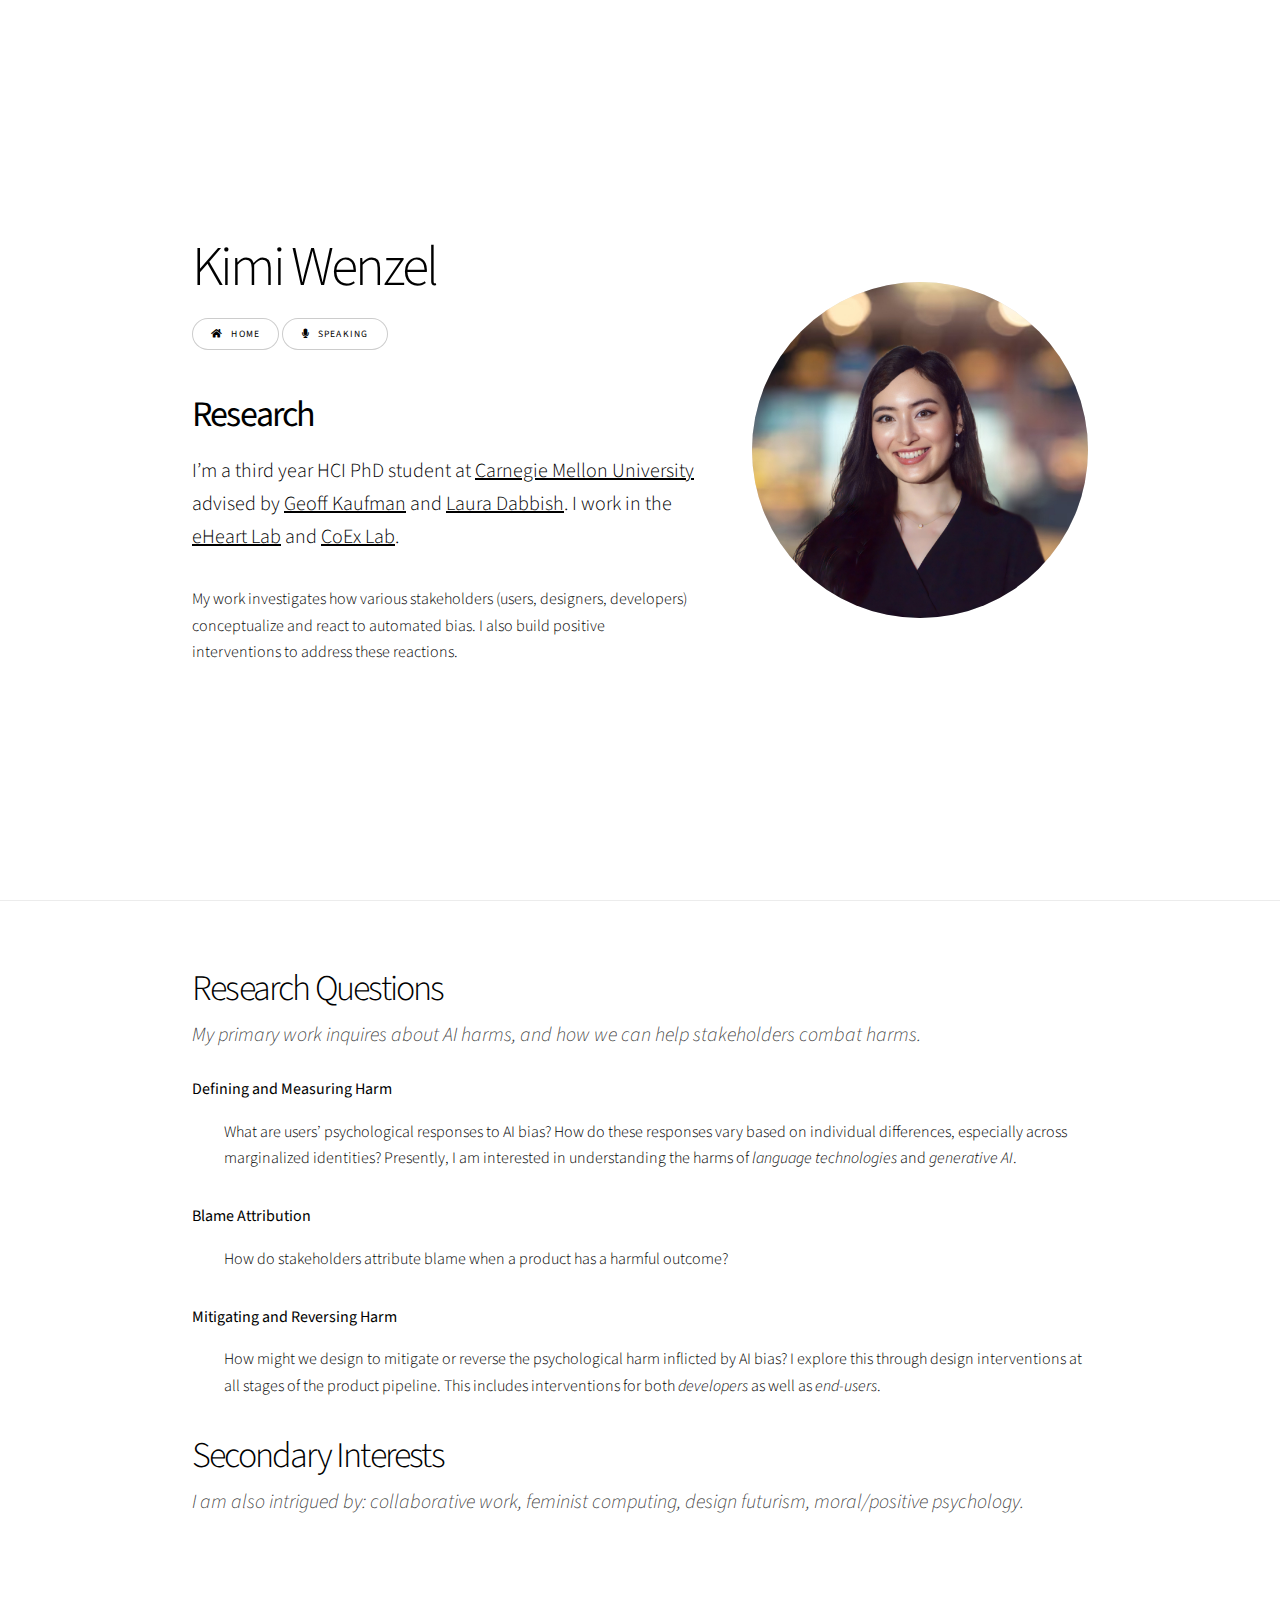
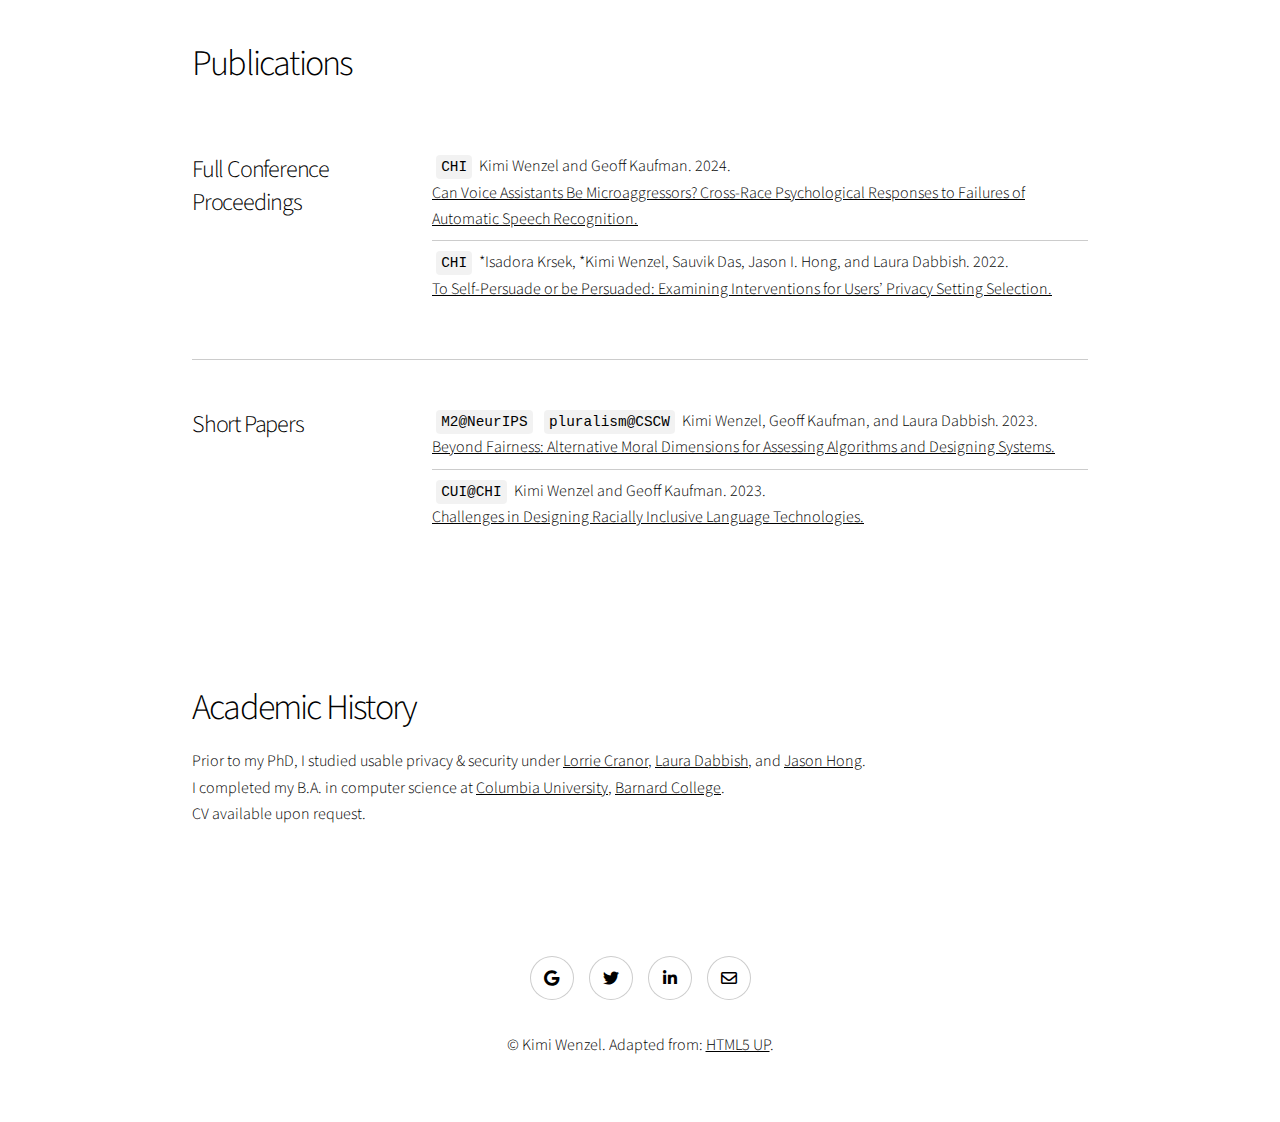
==== commit 265699c8: "Update publication" ====
--- a/research.html
+++ b/research.html
@@ -8,7 +8,7 @@
 -->
 <html>
 	<head>
-		<title>Story by HTML5 UP</title>
+		<title>Kimi Wenzel - Research</title>
 		<meta charset="utf-8" />
 		<meta name="viewport" content="width=device-width, initial-scale=1, user-scalable=no" />
 		<link rel="stylesheet" href="assets/css/main.css" />
@@ -79,7 +79,7 @@
 									</header>
 									<div class="content">
 										<ul class="alt">
-											<li><code>CHI</code> Kimi Wenzel and Geoff Kaufman. 2024. <i>Preprint coming soon.</i> <br>Designing for Harm Reduction: Communication Repair for Multicultural Users' Voice Interactions.</li>
+											<li><code>CHI</code> Kimi Wenzel and Geoff Kaufman. 2024. <br><a href="https://arxiv.org/pdf/2403.00265.pdf" target="_blank>Designing for Harm Reduction: Communication Repair for Multicultural Users' Voice Interactions.</a></li>
 											<li><code>CHI</code> Kimi Wenzel, Nitya Devireddy, Cam Davison, and Geoff Kaufman. 2023. <br><a href="https://doi.org/10.1145/3544548.3581357" target="_blank">Can Voice Assistants Be Microaggressors? Cross-Race Psychological Responses to Failures of Automatic Speech Recognition.</a></li>
 											<li><code>CHI</code> *Isadora Krsek, *Kimi Wenzel, Sauvik Das, Jason I. Hong, and Laura Dabbish. 2022. <br><a href="https://doi.org/10.1145/3491102.3502009" target="_blank">To Self-Persuade or be Persuaded: Examining Interventions for Users’ Privacy Setting Selection.</a></li>
 										</ul>
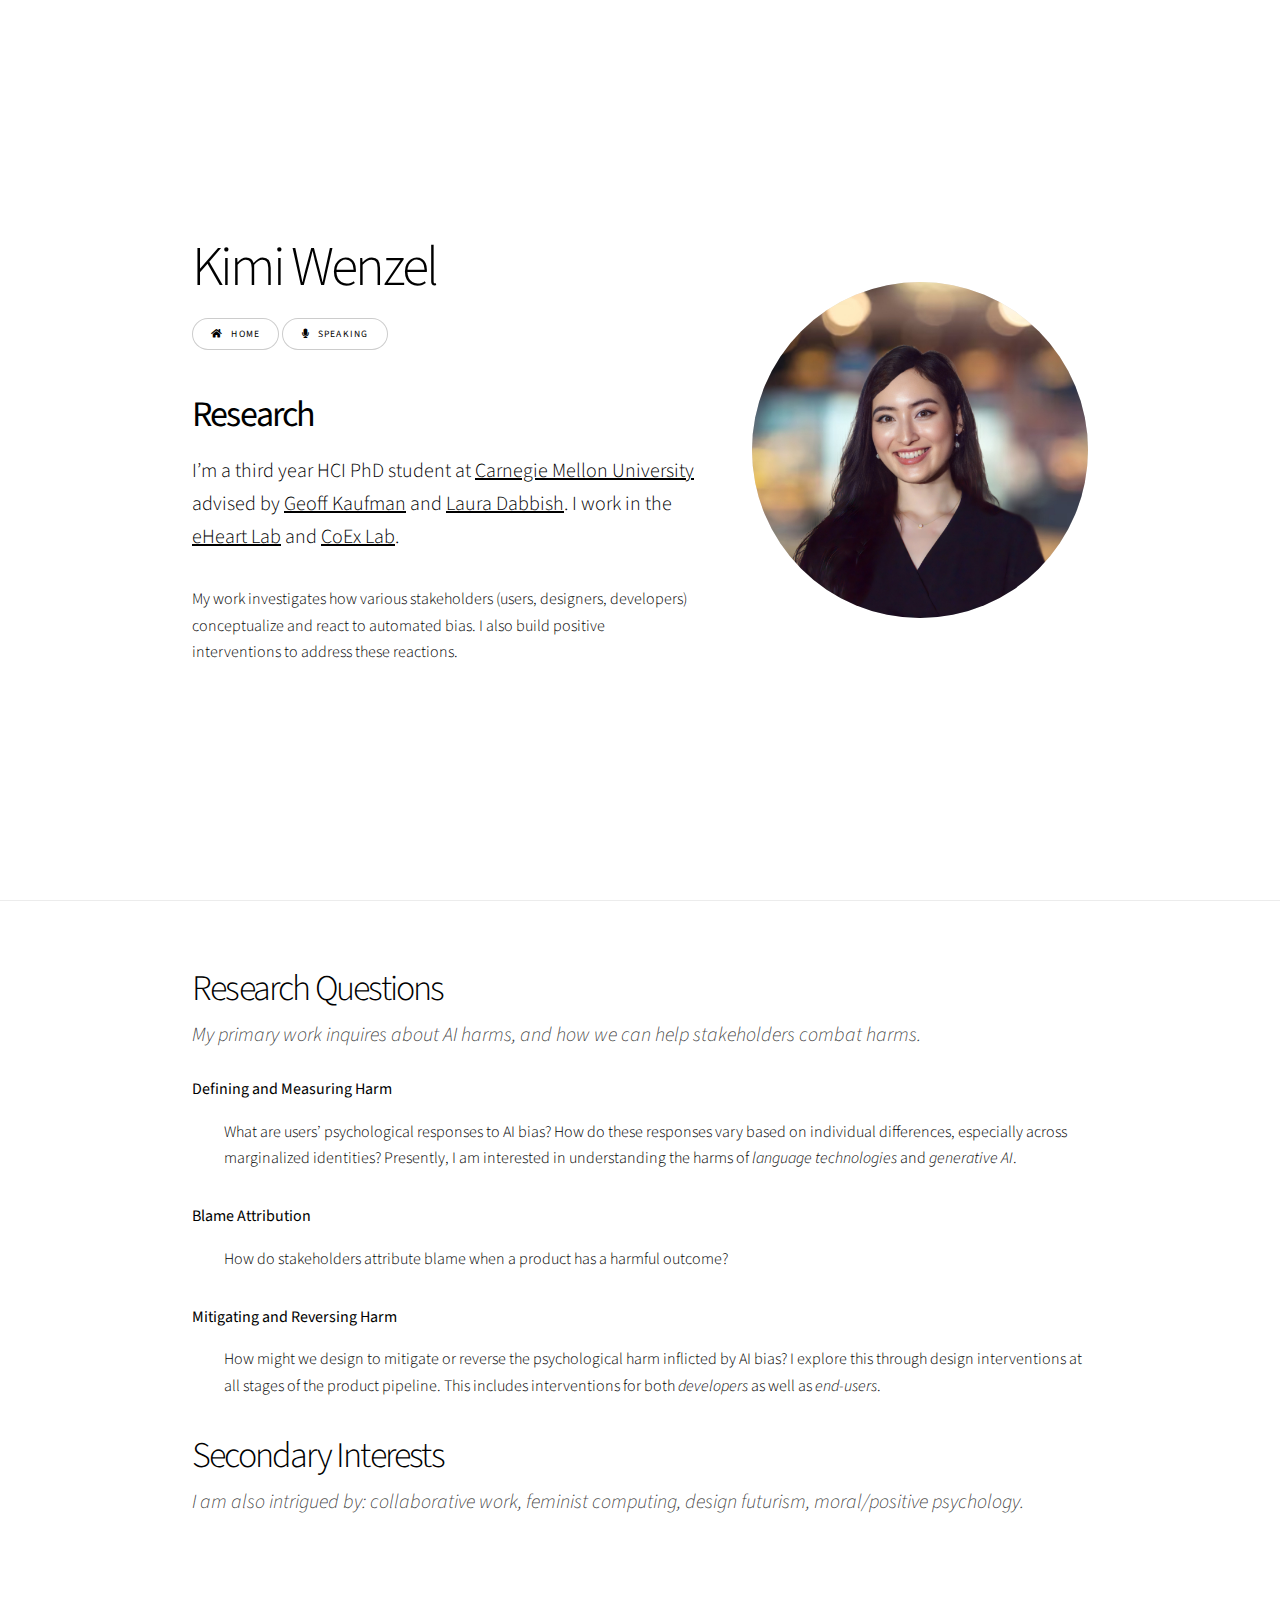
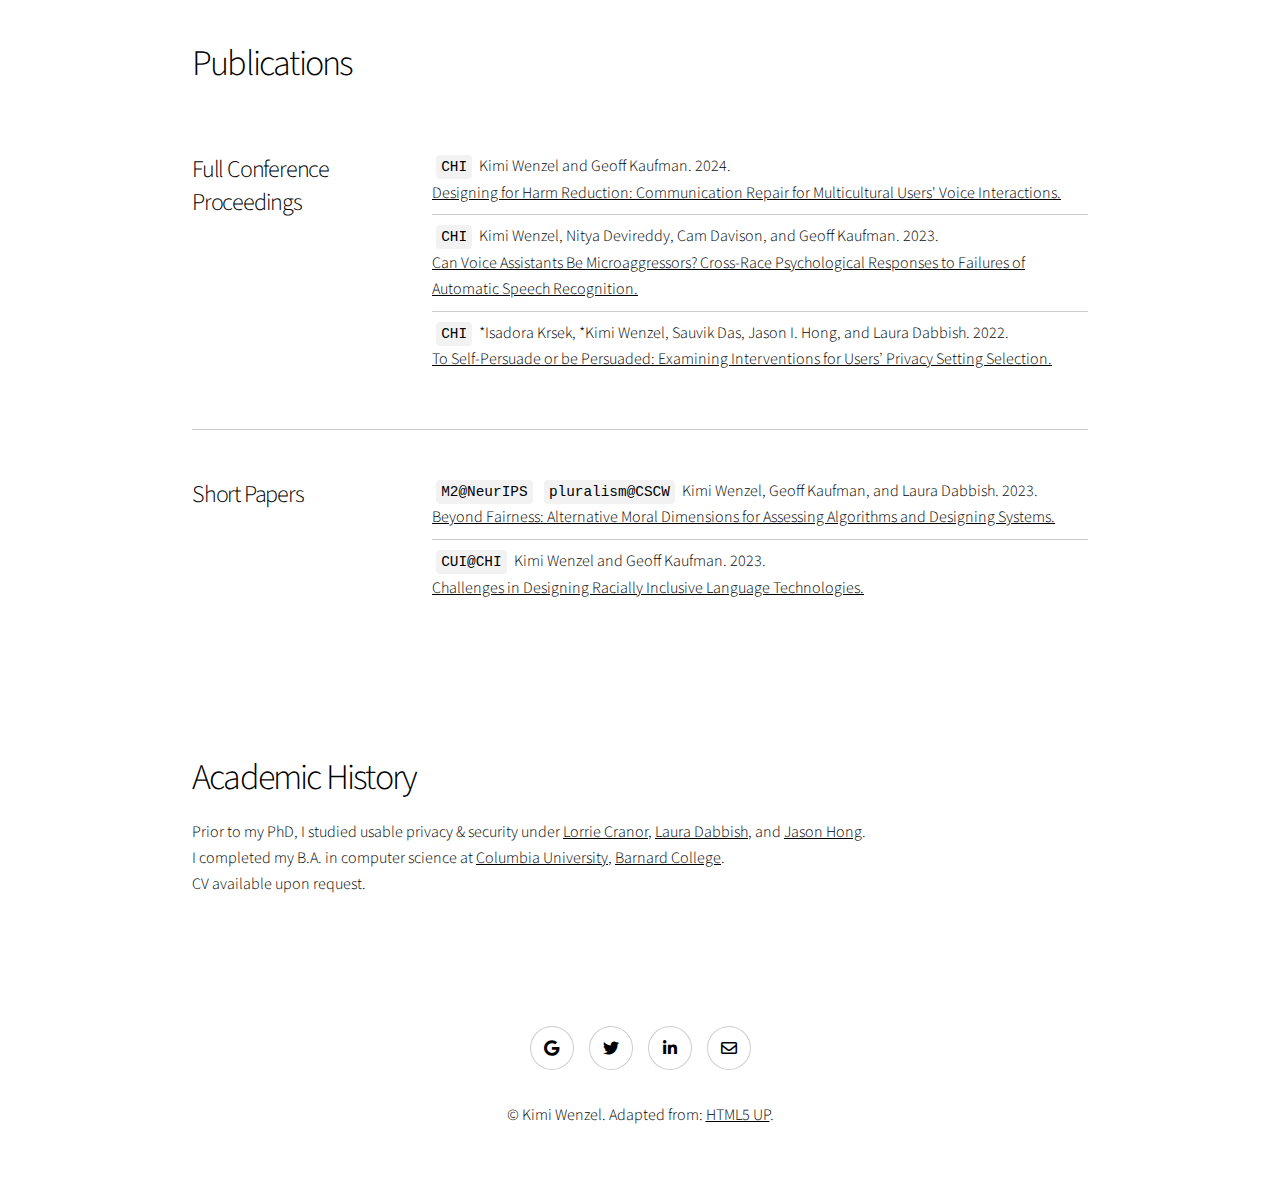
==== commit 79907129: "fix citation" ====
--- a/research.html
+++ b/research.html
@@ -79,7 +79,7 @@
 									</header>
 									<div class="content">
 										<ul class="alt">
-											<li><code>CHI</code> Kimi Wenzel and Geoff Kaufman. 2024. <br><a href="https://arxiv.org/pdf/2403.00265.pdf" target="_blank>Designing for Harm Reduction: Communication Repair for Multicultural Users' Voice Interactions.</a></li>
+											<li><code>CHI</code> Kimi Wenzel and Geoff Kaufman. 2024. <br><a href="https://arxiv.org/pdf/2403.00265.pdf" target="_blank">Designing for Harm Reduction: Communication Repair for Multicultural Users' Voice Interactions.</a></li>
 											<li><code>CHI</code> Kimi Wenzel, Nitya Devireddy, Cam Davison, and Geoff Kaufman. 2023. <br><a href="https://doi.org/10.1145/3544548.3581357" target="_blank">Can Voice Assistants Be Microaggressors? Cross-Race Psychological Responses to Failures of Automatic Speech Recognition.</a></li>
 											<li><code>CHI</code> *Isadora Krsek, *Kimi Wenzel, Sauvik Das, Jason I. Hong, and Laura Dabbish. 2022. <br><a href="https://doi.org/10.1145/3491102.3502009" target="_blank">To Self-Persuade or be Persuaded: Examining Interventions for Users’ Privacy Setting Selection.</a></li>
 										</ul>
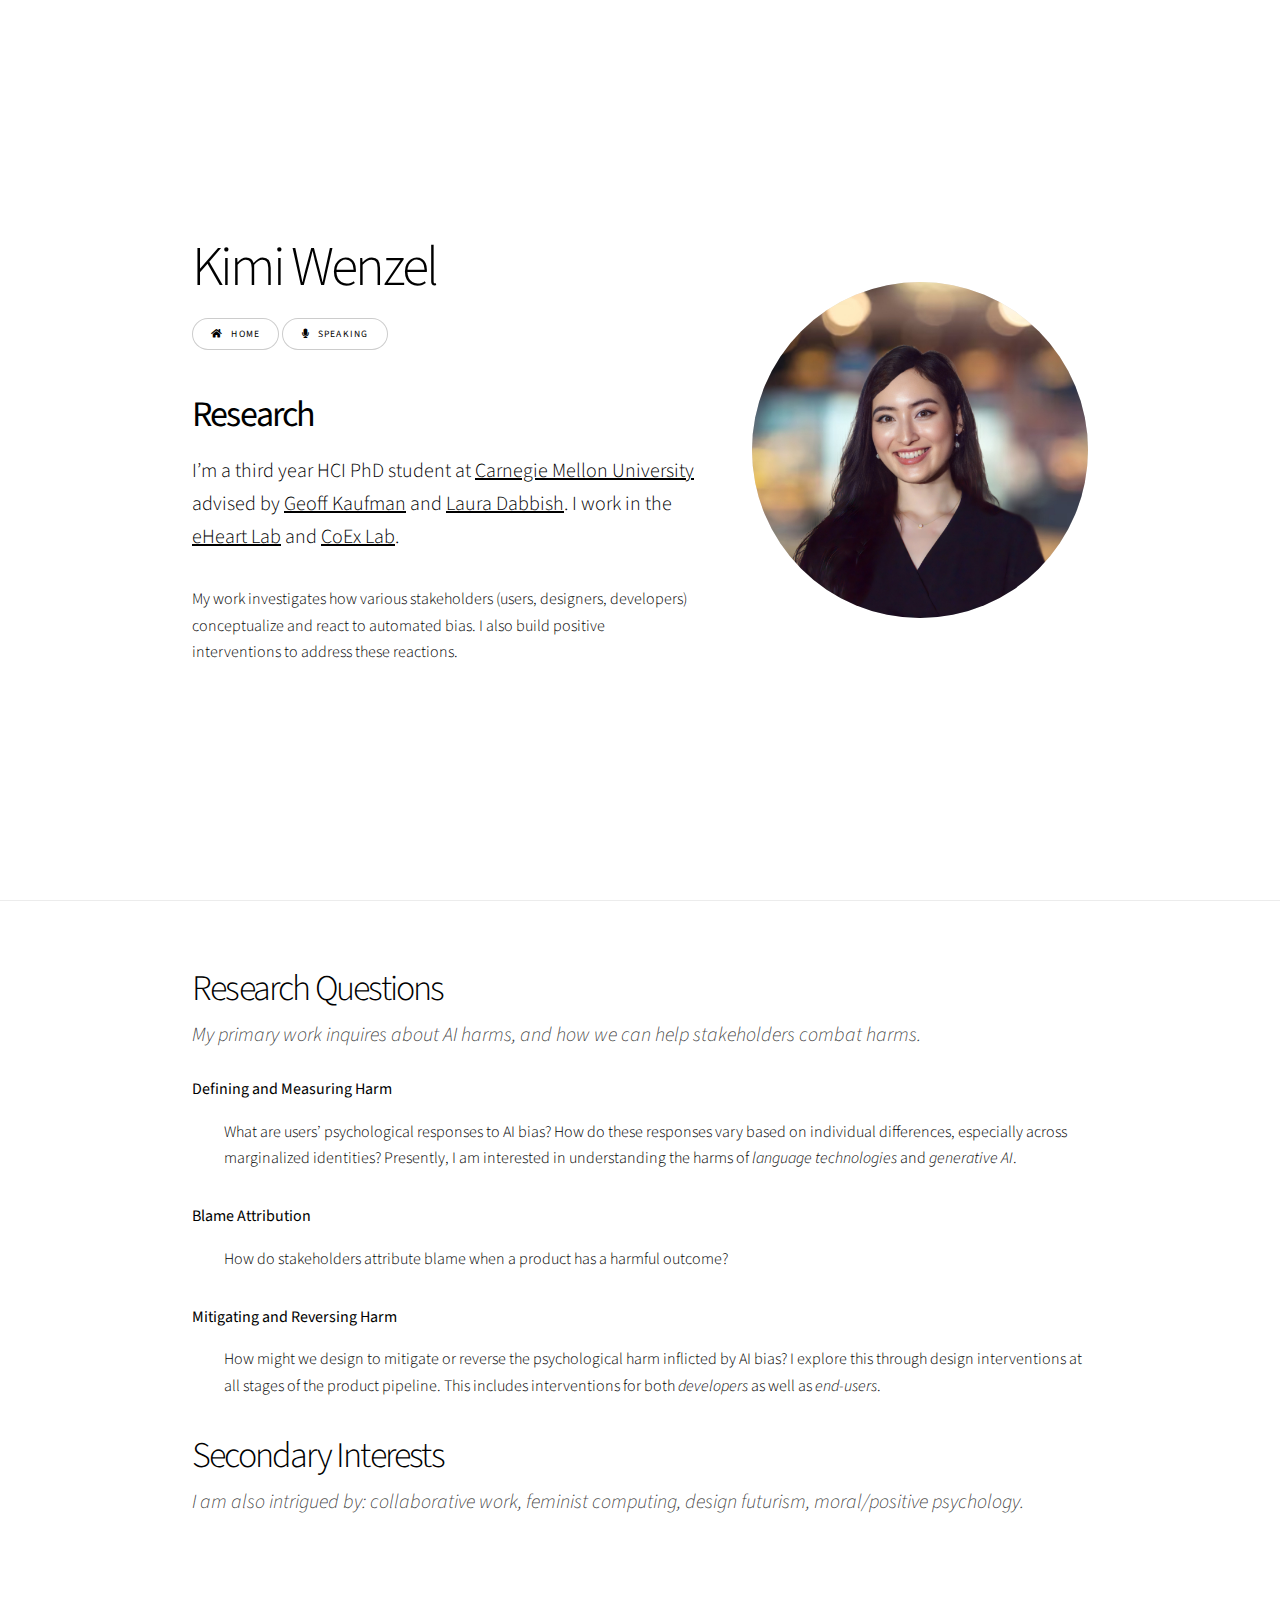
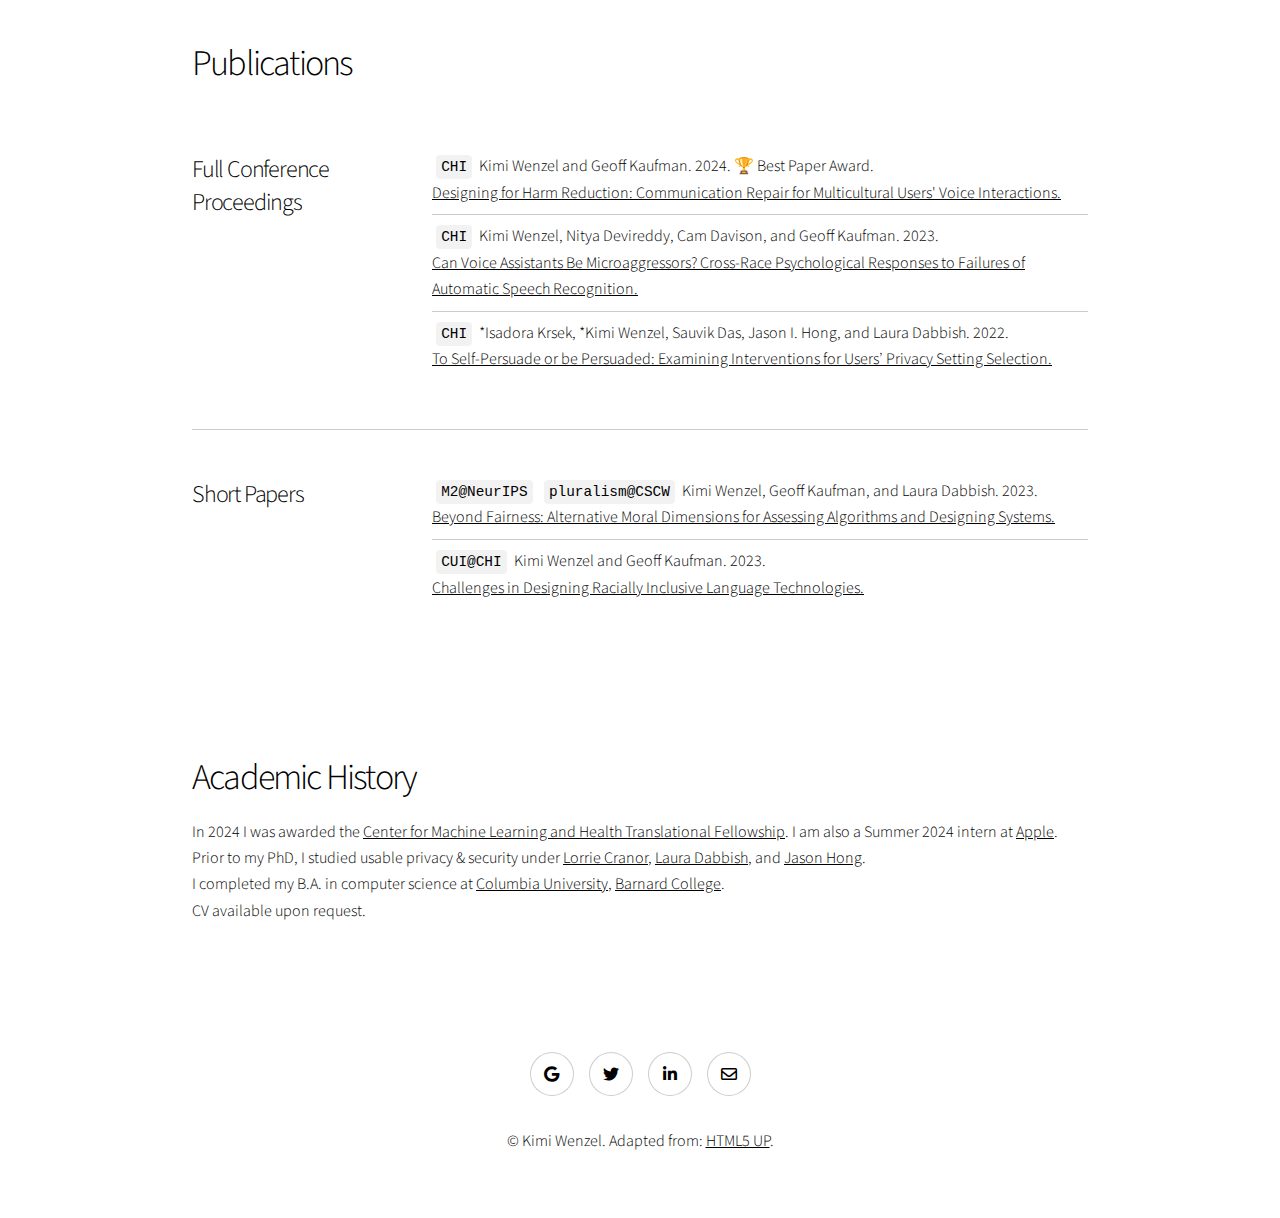
==== commit 545cb370: "Update research.html" ====
--- a/research.html
+++ b/research.html
@@ -79,7 +79,7 @@
 									</header>
 									<div class="content">
 										<ul class="alt">
-											<li><code>CHI</code> Kimi Wenzel and Geoff Kaufman. 2024. <br><a href="https://arxiv.org/pdf/2403.00265.pdf" target="_blank">Designing for Harm Reduction: Communication Repair for Multicultural Users' Voice Interactions.</a></li>
+											<li><code>CHI</code> Kimi Wenzel and Geoff Kaufman. 2024. 🏆 Best Paper Award. <br><a href="https://doi.org/10.1145/3613904.3642900" target="_blank">Designing for Harm Reduction: Communication Repair for Multicultural Users' Voice Interactions.</a></li>
 											<li><code>CHI</code> Kimi Wenzel, Nitya Devireddy, Cam Davison, and Geoff Kaufman. 2023. <br><a href="https://doi.org/10.1145/3544548.3581357" target="_blank">Can Voice Assistants Be Microaggressors? Cross-Race Psychological Responses to Failures of Automatic Speech Recognition.</a></li>
 											<li><code>CHI</code> *Isadora Krsek, *Kimi Wenzel, Sauvik Das, Jason I. Hong, and Laura Dabbish. 2022. <br><a href="https://doi.org/10.1145/3491102.3502009" target="_blank">To Self-Persuade or be Persuaded: Examining Interventions for Users’ Privacy Setting Selection.</a></li>
 										</ul>
@@ -110,7 +110,8 @@
 									<h2>Academic History</h2>
 								</header>
 								<div class="content">
-									<p>Prior to my PhD, I studied usable privacy & security under <a href="https://lorrie.cranor.org/" target="_blank">Lorrie Cranor</a>, <a href="http://www.lauradabbish.com/" target="_blank">Laura Dabbish</a>, and <a href="https://www.cs.cmu.edu/~jasonh/" target="_blank">Jason Hong</a>.
+									<p>In 2024 I was awarded the <a href="https://www.cs.cmu.edu/cmlh/translational-fellows" target="_blank">Center for Machine Learning and Health Translational Fellowship</a>. I am also a Summer 2024 intern at <a href="https://machinelearning.apple.com/" target="_blank">Apple</a>.
+									<br>Prior to my PhD, I studied usable privacy & security under <a href="https://lorrie.cranor.org/" target="_blank">Lorrie Cranor</a>, <a href="http://www.lauradabbish.com/" target="_blank">Laura Dabbish</a>, and <a href="https://www.cs.cmu.edu/~jasonh/" target="_blank">Jason Hong</a>.
 									<br>I completed my B.A. in computer science at <a href="https://www.columbia.edu/" target="_blank">Columbia University</a>, <a href="https://www.barnard.edu/" target="_blank">Barnard College</a>.
 									<br>CV available upon request.</p>										
 								</div>
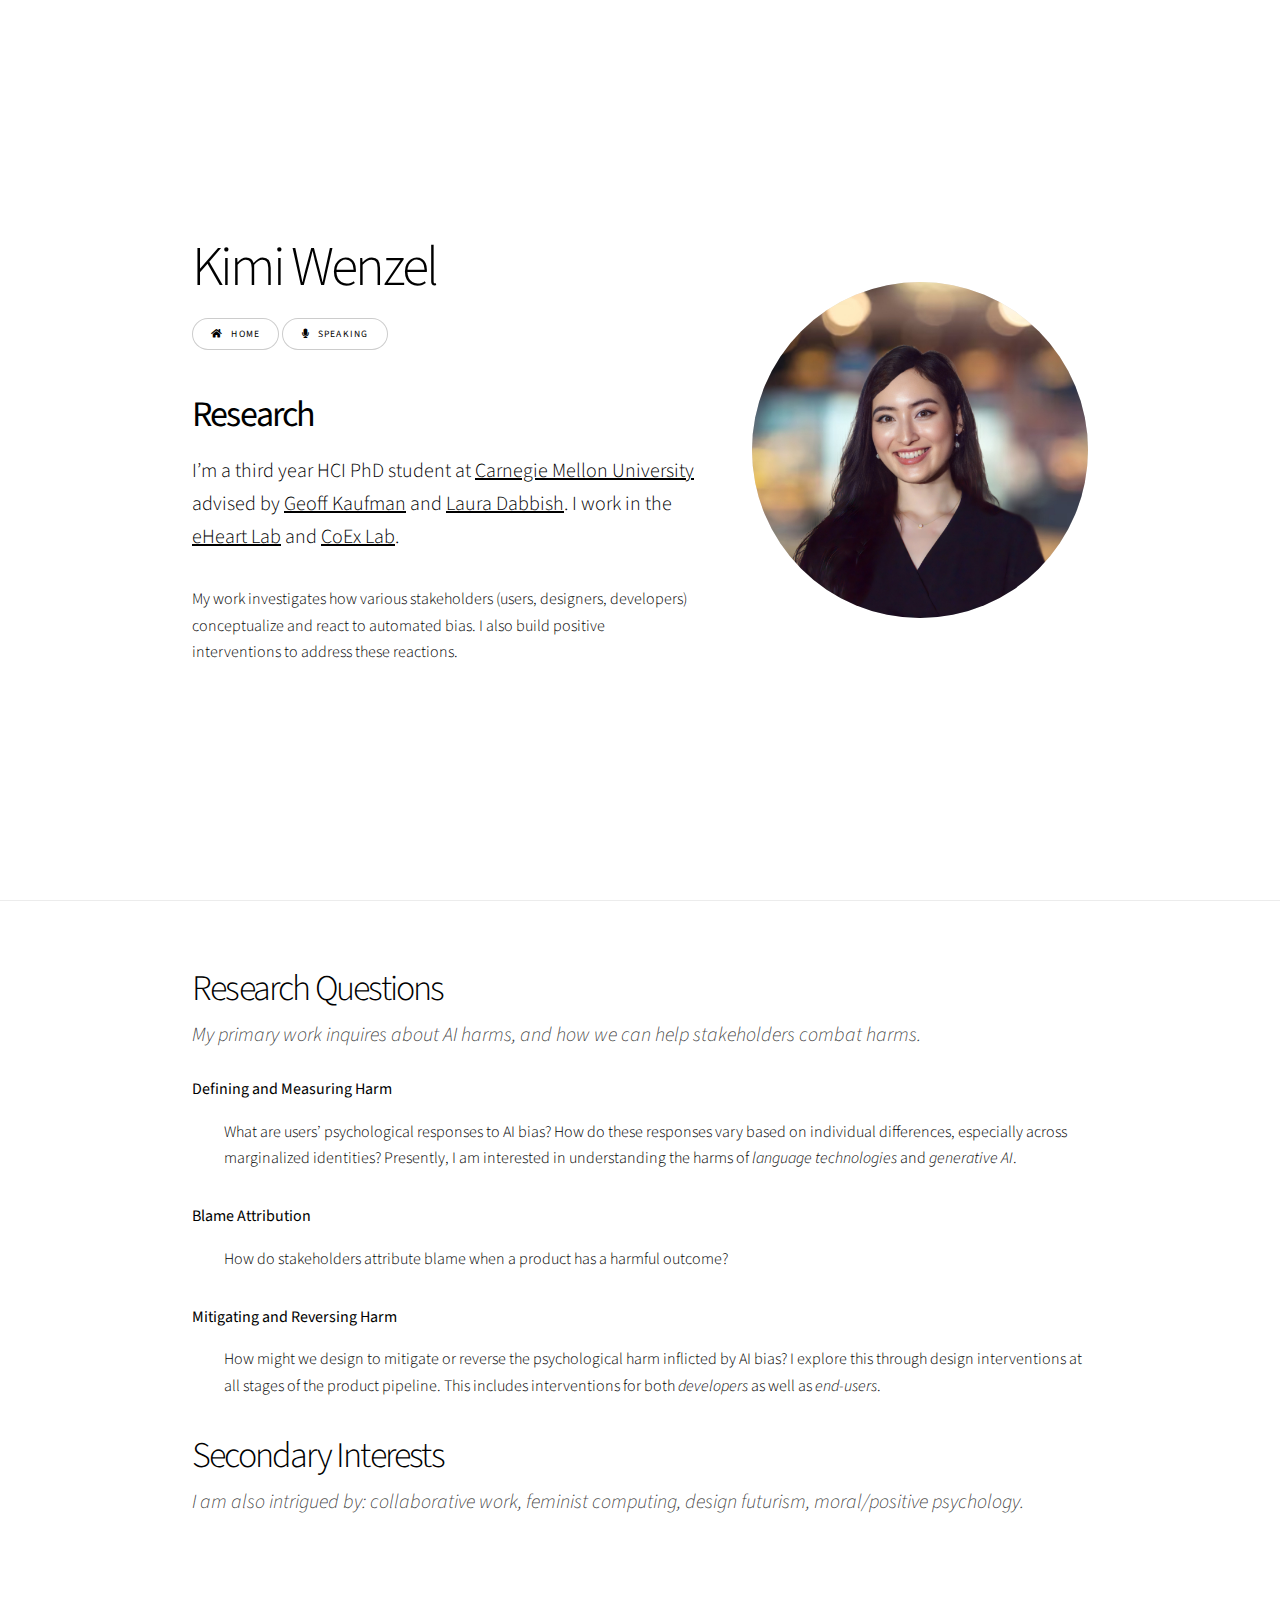
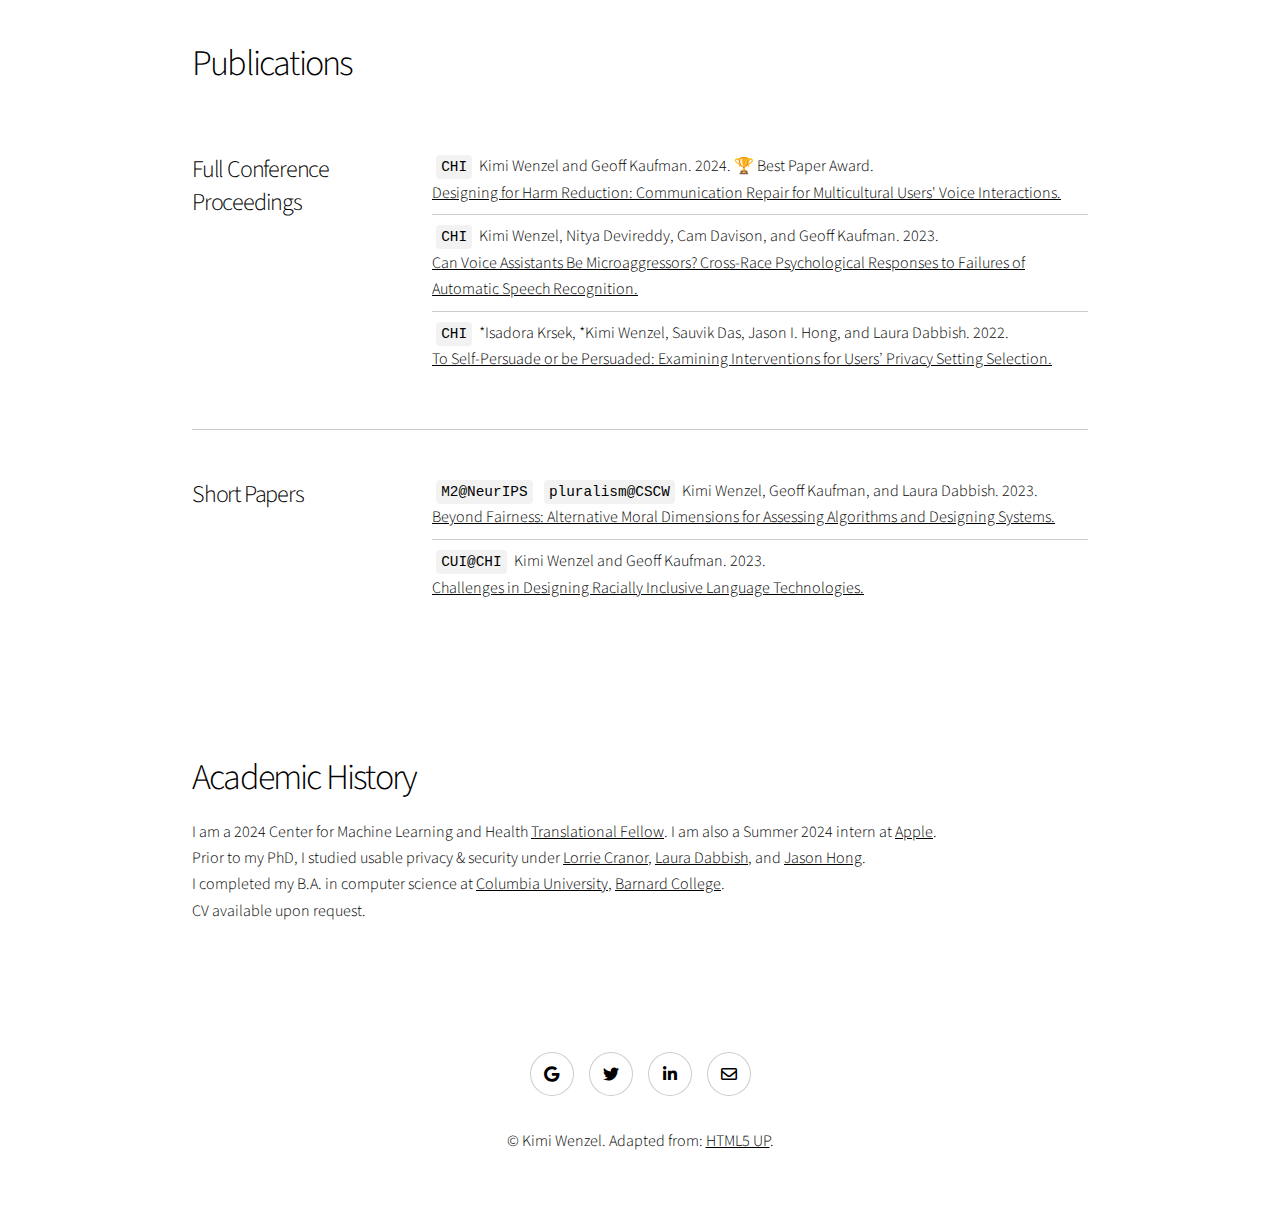
==== commit 8ae60b84: "Update research.html" ====
--- a/research.html
+++ b/research.html
@@ -110,7 +110,7 @@
 									<h2>Academic History</h2>
 								</header>
 								<div class="content">
-									<p>In 2024 I was awarded the <a href="https://www.cs.cmu.edu/cmlh/translational-fellows" target="_blank">Center for Machine Learning and Health Translational Fellowship</a>. I am also a Summer 2024 intern at <a href="https://machinelearning.apple.com/" target="_blank">Apple</a>.
+									<p>I am a 2024 Center for Machine Learning and Health <a href="https://www.cs.cmu.edu/cmlh/translational-fellows" target="_blank">Translational Fellow</a>. I am also a Summer 2024 intern at <a href="https://machinelearning.apple.com/" target="_blank">Apple</a>.
 									<br>Prior to my PhD, I studied usable privacy & security under <a href="https://lorrie.cranor.org/" target="_blank">Lorrie Cranor</a>, <a href="http://www.lauradabbish.com/" target="_blank">Laura Dabbish</a>, and <a href="https://www.cs.cmu.edu/~jasonh/" target="_blank">Jason Hong</a>.
 									<br>I completed my B.A. in computer science at <a href="https://www.columbia.edu/" target="_blank">Columbia University</a>, <a href="https://www.barnard.edu/" target="_blank">Barnard College</a>.
 									<br>CV available upon request.</p>										
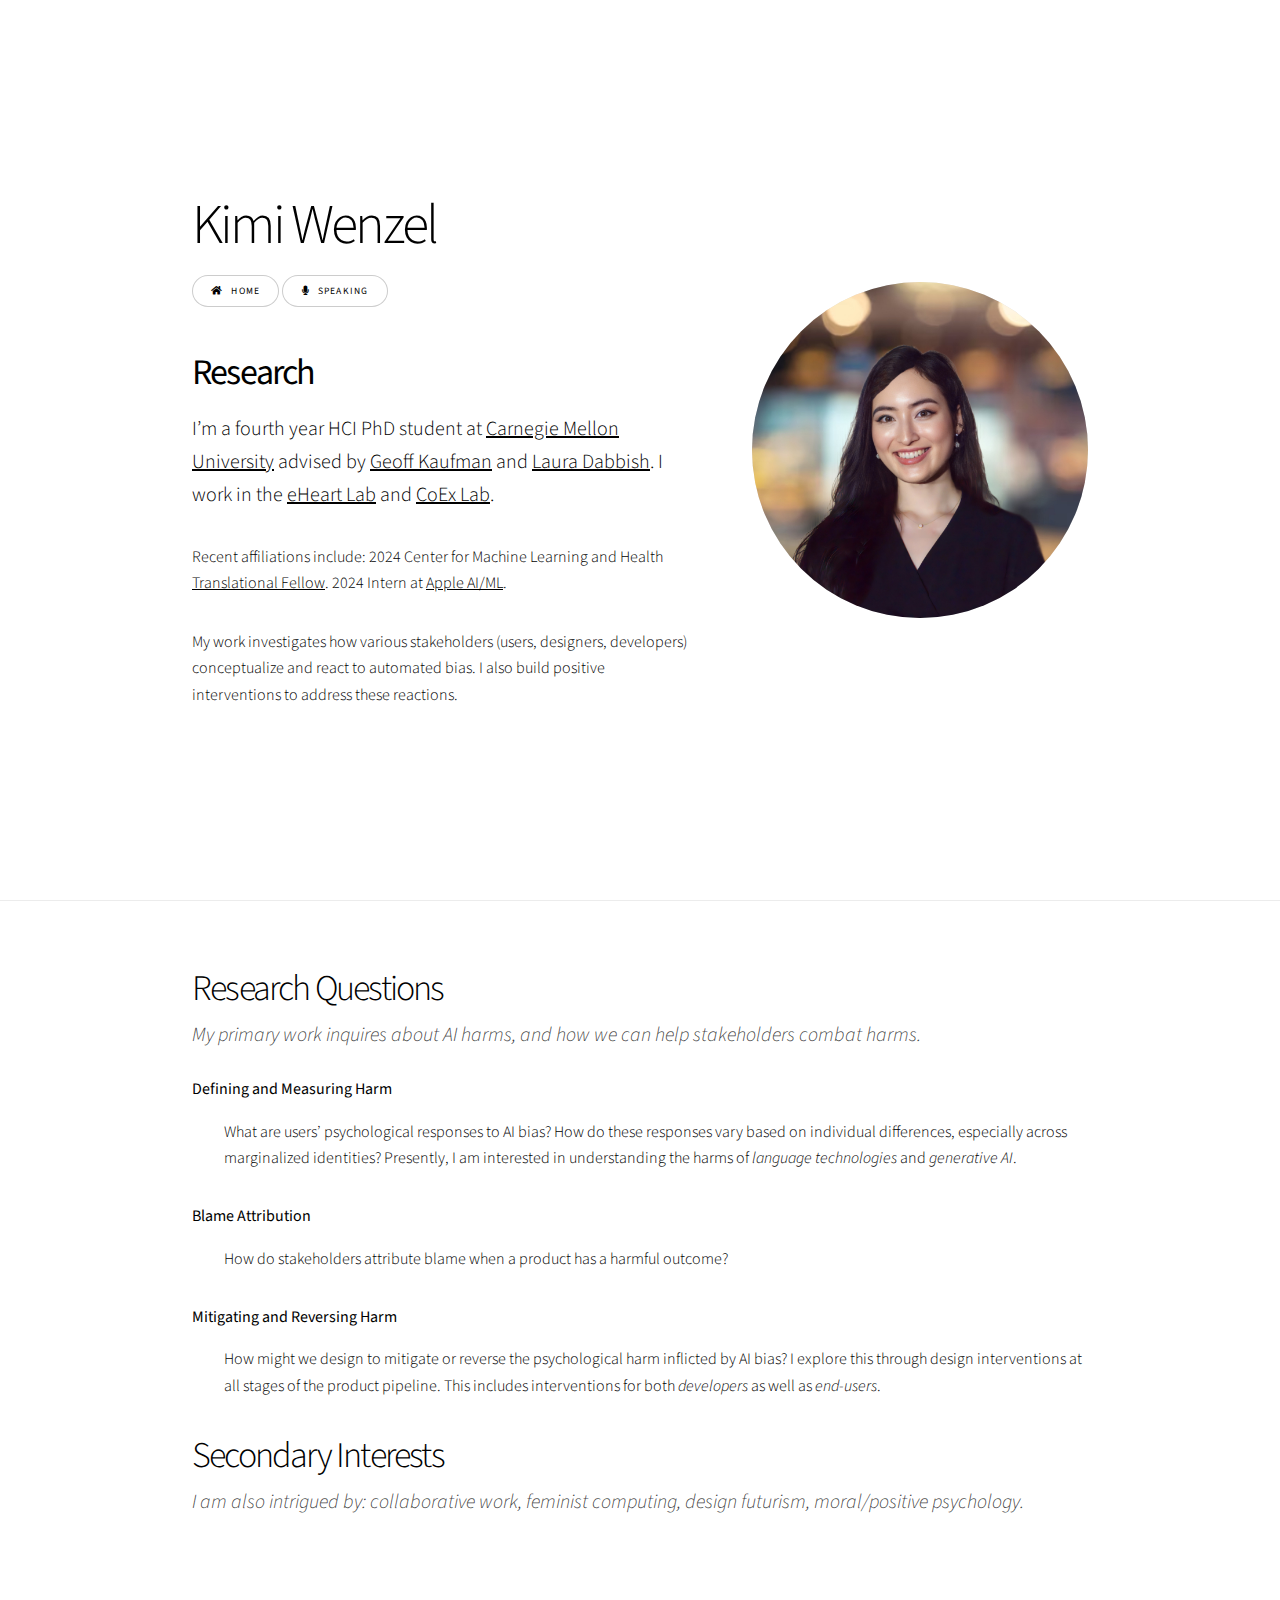
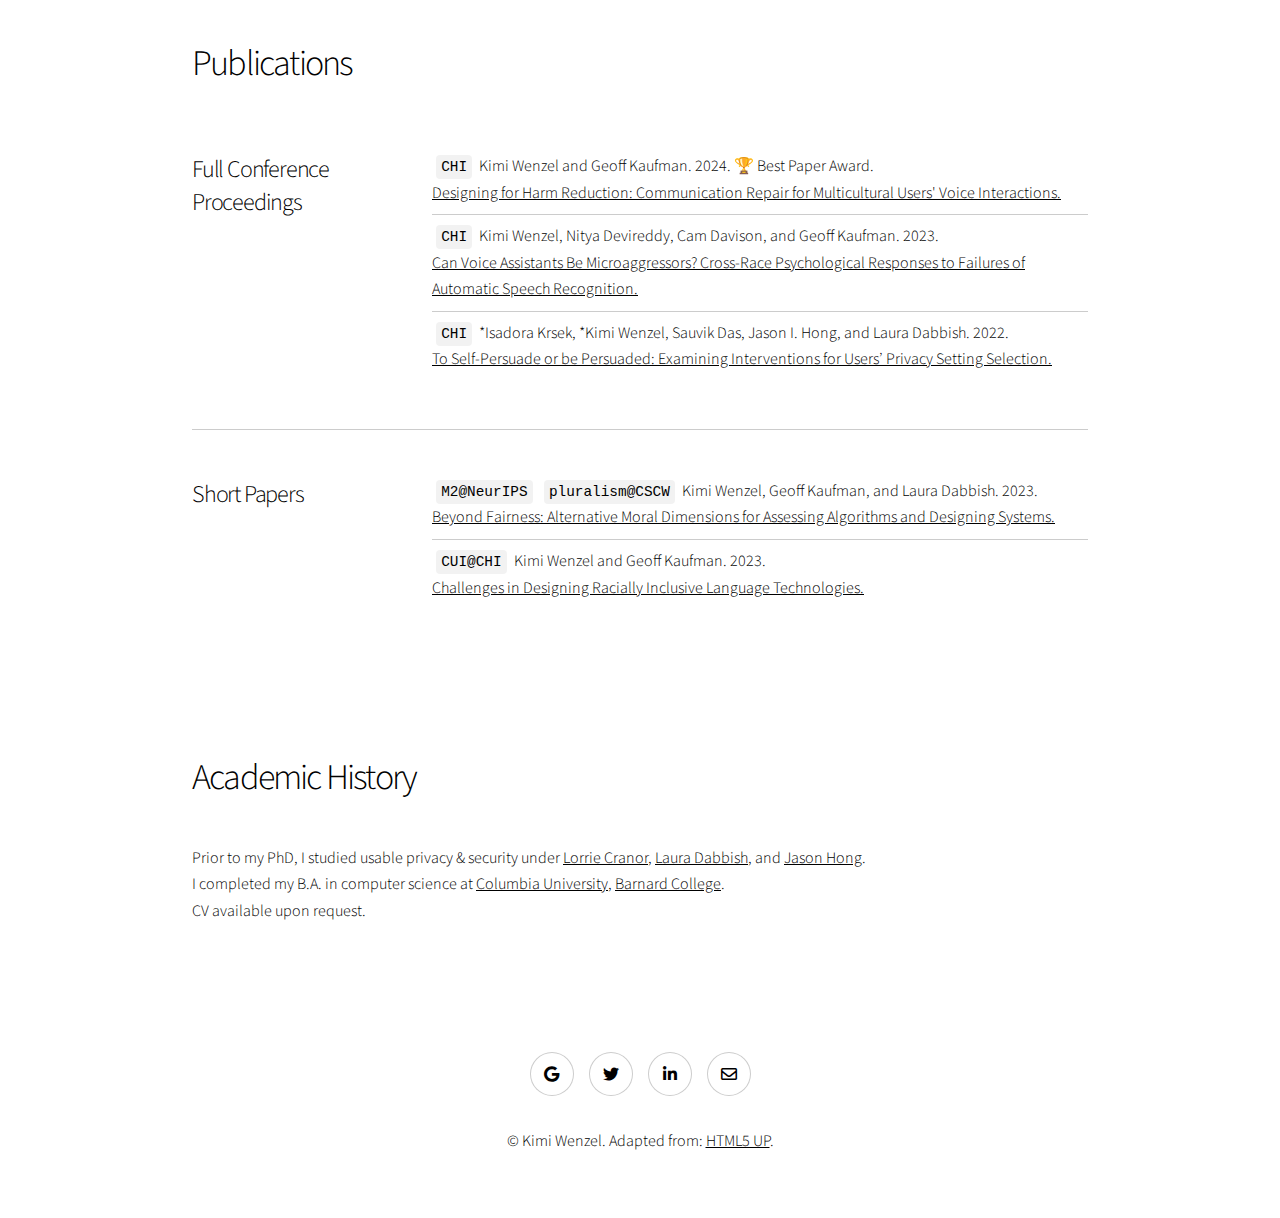
==== commit 67bfc3cb: "Update research.html" ====
--- a/research.html
+++ b/research.html
@@ -27,7 +27,8 @@
 								<li><a href="./index.html" class="button small icon solid fa-home">Home</a>  <a href="./speaking.html" class="button small icon solid fa-microphone">Speaking</a> </li>
 							</ul>
 							<h2><b>Research</b></h2>
-							<p class="major">I’m a third year HCI PhD student at <a href="https://hcii.cmu.edu/" target="_blank">Carnegie Mellon University</a> advised by <a href="https://www.hcii.cmu.edu/people/geoff-kaufman" target="_blank">Geoff Kaufman</a> and <a href="http://www.lauradabbish.com/" target="_blank">Laura Dabbish</a>. I work in the <a href="https://cmu-eheart-lab.github.io/">eHeart Lab</a> and <a href="http://coexlab.com/">CoEx Lab</a>.</p>
+							<p class="major">I’m a fourth year HCI PhD student at <a href="https://hcii.cmu.edu/" target="_blank">Carnegie Mellon University</a> advised by <a href="https://www.hcii.cmu.edu/people/geoff-kaufman" target="_blank">Geoff Kaufman</a> and <a href="http://www.lauradabbish.com/" target="_blank">Laura Dabbish</a>. I work in the <a href="https://cmu-eheart-lab.github.io/">eHeart Lab</a> and <a href="http://coexlab.com/">CoEx Lab</a>.</p>
+							<p>Recent affiliations include: 2024 Center for Machine Learning and Health <a href="https://www.cs.cmu.edu/cmlh/translational-fellows" target="_blank">Translational Fellow</a>. 2024 Intern at <a href="https://machinelearning.apple.com/" target="_blank">Apple AI/ML</a>.
 							<p>My work investigates how various stakeholders (users, designers, developers) conceptualize and react to automated bias. I also build positive interventions to address these reactions.</p>
 						</div>
 						<div class="image">
@@ -110,7 +111,6 @@
 									<h2>Academic History</h2>
 								</header>
 								<div class="content">
-									<p>I am a 2024 Center for Machine Learning and Health <a href="https://www.cs.cmu.edu/cmlh/translational-fellows" target="_blank">Translational Fellow</a>. I am also a Summer 2024 intern at <a href="https://machinelearning.apple.com/" target="_blank">Apple</a>.
 									<br>Prior to my PhD, I studied usable privacy & security under <a href="https://lorrie.cranor.org/" target="_blank">Lorrie Cranor</a>, <a href="http://www.lauradabbish.com/" target="_blank">Laura Dabbish</a>, and <a href="https://www.cs.cmu.edu/~jasonh/" target="_blank">Jason Hong</a>.
 									<br>I completed my B.A. in computer science at <a href="https://www.columbia.edu/" target="_blank">Columbia University</a>, <a href="https://www.barnard.edu/" target="_blank">Barnard College</a>.
 									<br>CV available upon request.</p>										
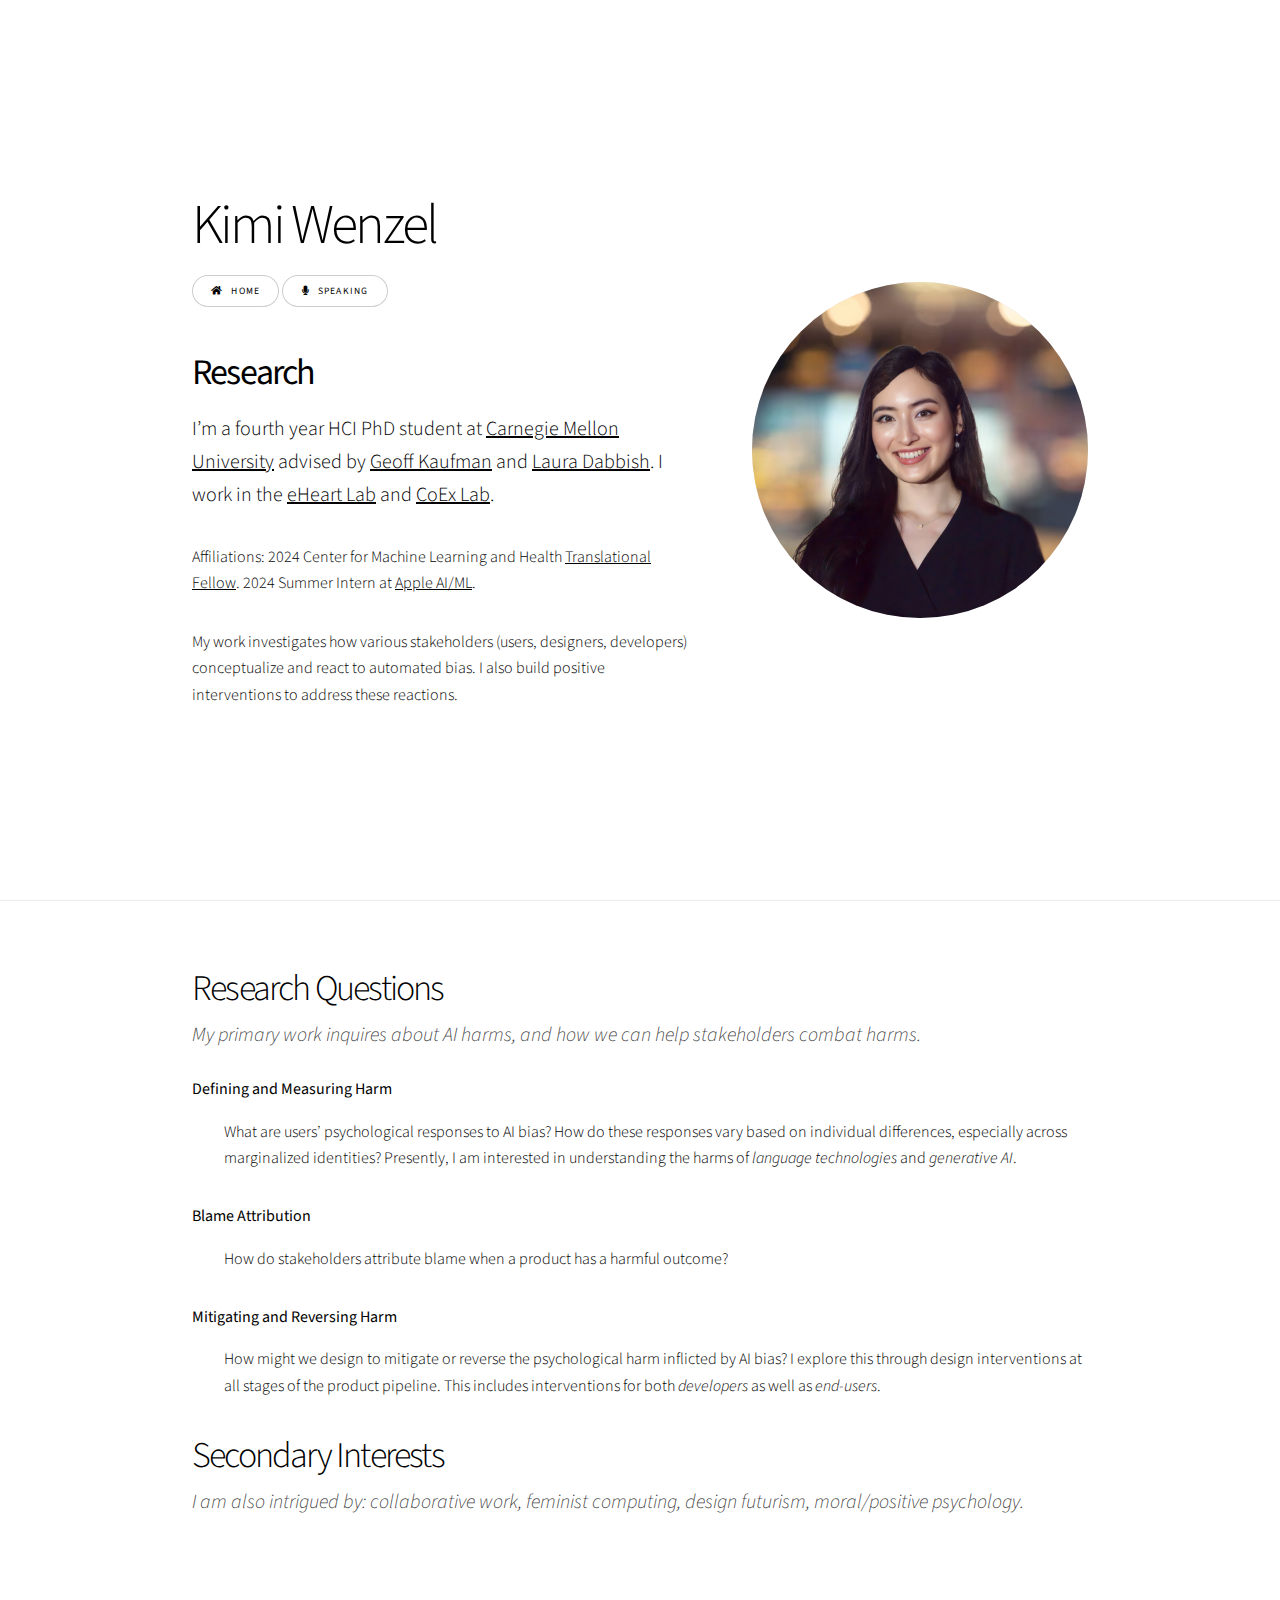
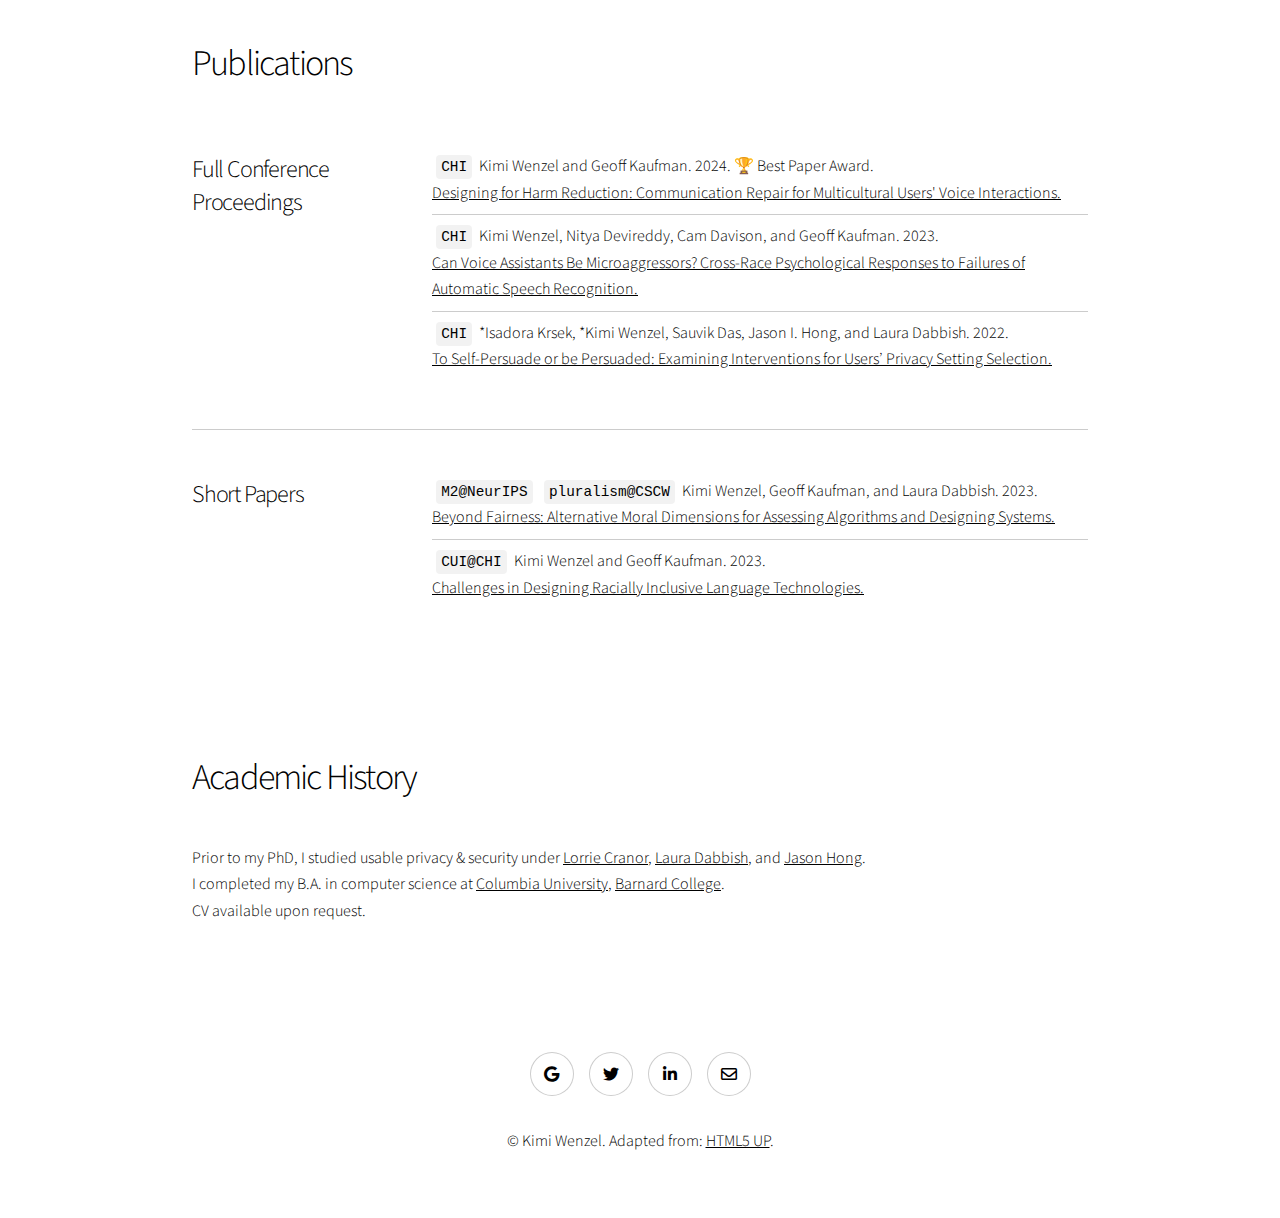
==== commit e66949f7: "Update research.html" ====
--- a/research.html
+++ b/research.html
@@ -28,7 +28,7 @@
 							</ul>
 							<h2><b>Research</b></h2>
 							<p class="major">I’m a fourth year HCI PhD student at <a href="https://hcii.cmu.edu/" target="_blank">Carnegie Mellon University</a> advised by <a href="https://www.hcii.cmu.edu/people/geoff-kaufman" target="_blank">Geoff Kaufman</a> and <a href="http://www.lauradabbish.com/" target="_blank">Laura Dabbish</a>. I work in the <a href="https://cmu-eheart-lab.github.io/">eHeart Lab</a> and <a href="http://coexlab.com/">CoEx Lab</a>.</p>
-							<p>Recent affiliations include: 2024 Center for Machine Learning and Health <a href="https://www.cs.cmu.edu/cmlh/translational-fellows" target="_blank">Translational Fellow</a>. 2024 Intern at <a href="https://machinelearning.apple.com/" target="_blank">Apple AI/ML</a>.
+							<p>Affiliations: 2024 Center for Machine Learning and Health <a href="https://www.cs.cmu.edu/cmlh/translational-fellows" target="_blank">Translational Fellow</a>. 2024 Summer Intern at <a href="https://machinelearning.apple.com/" target="_blank">Apple AI/ML</a>.
 							<p>My work investigates how various stakeholders (users, designers, developers) conceptualize and react to automated bias. I also build positive interventions to address these reactions.</p>
 						</div>
 						<div class="image">
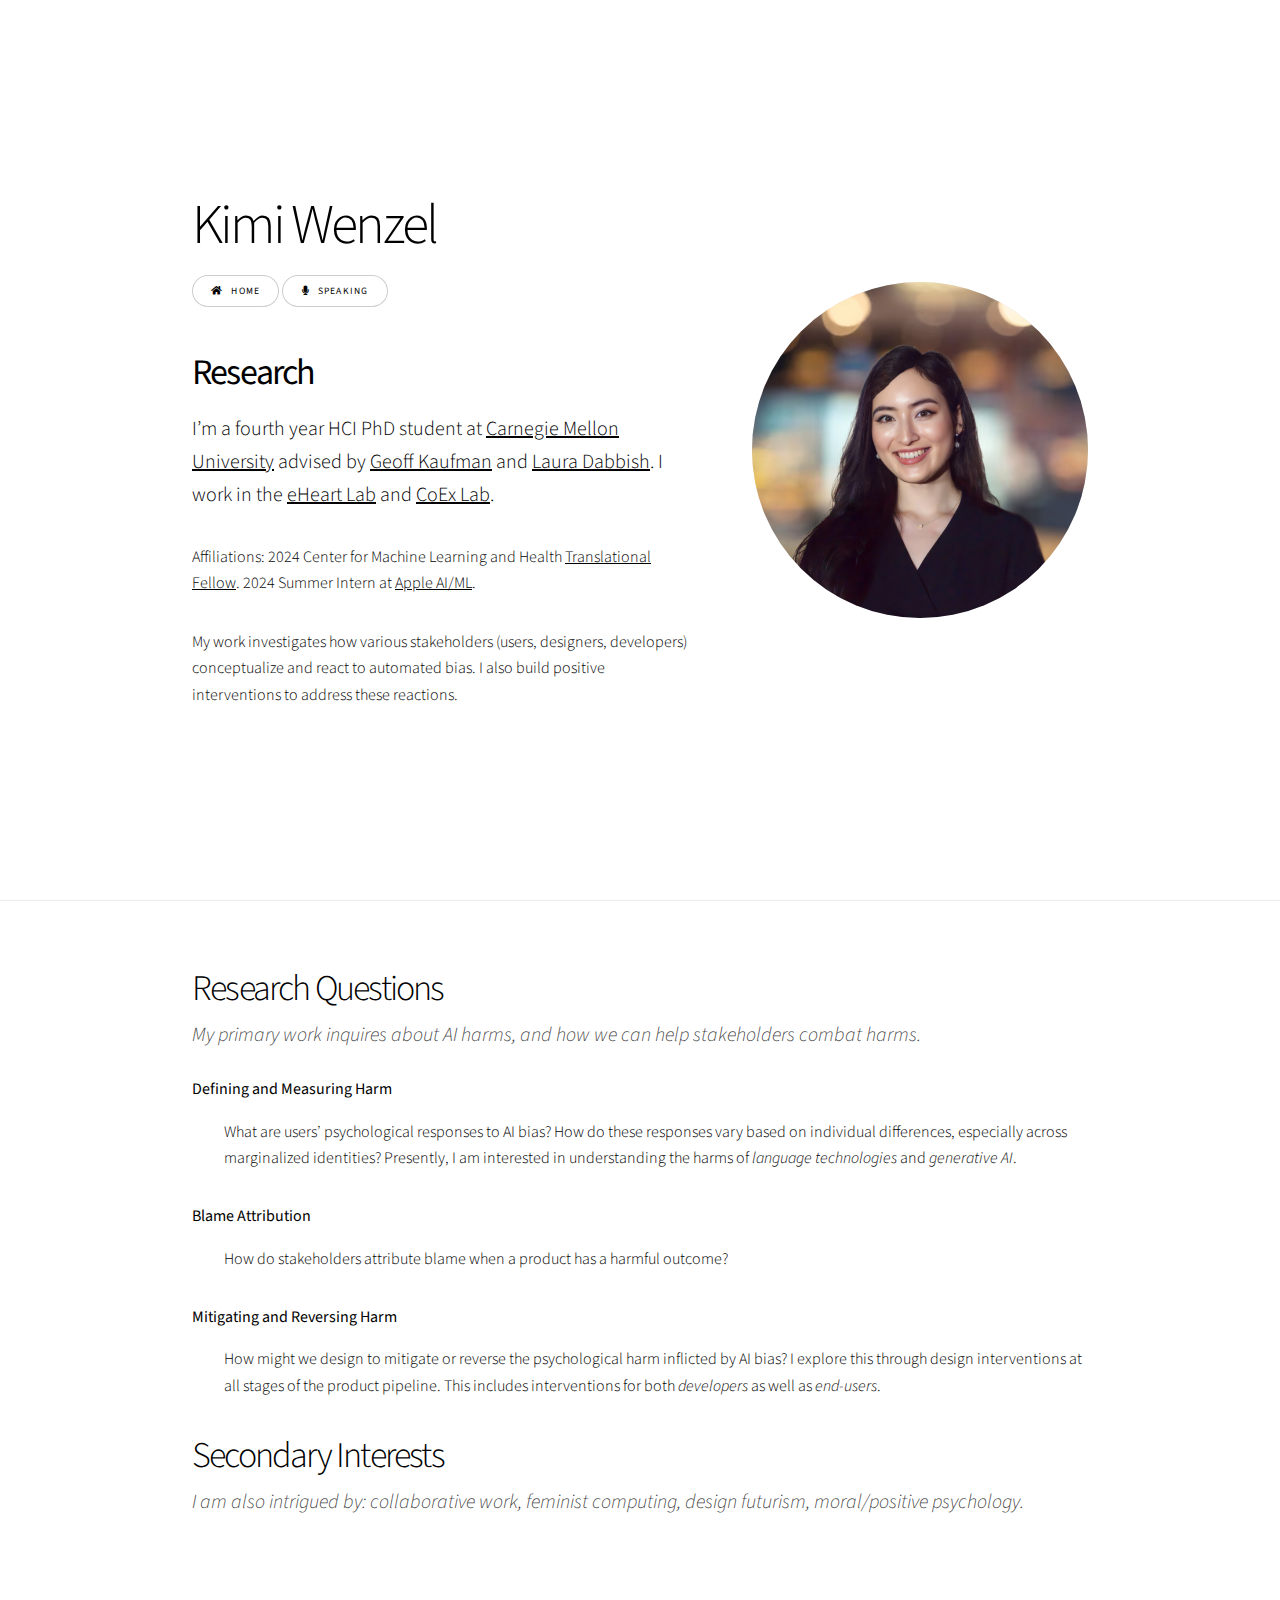
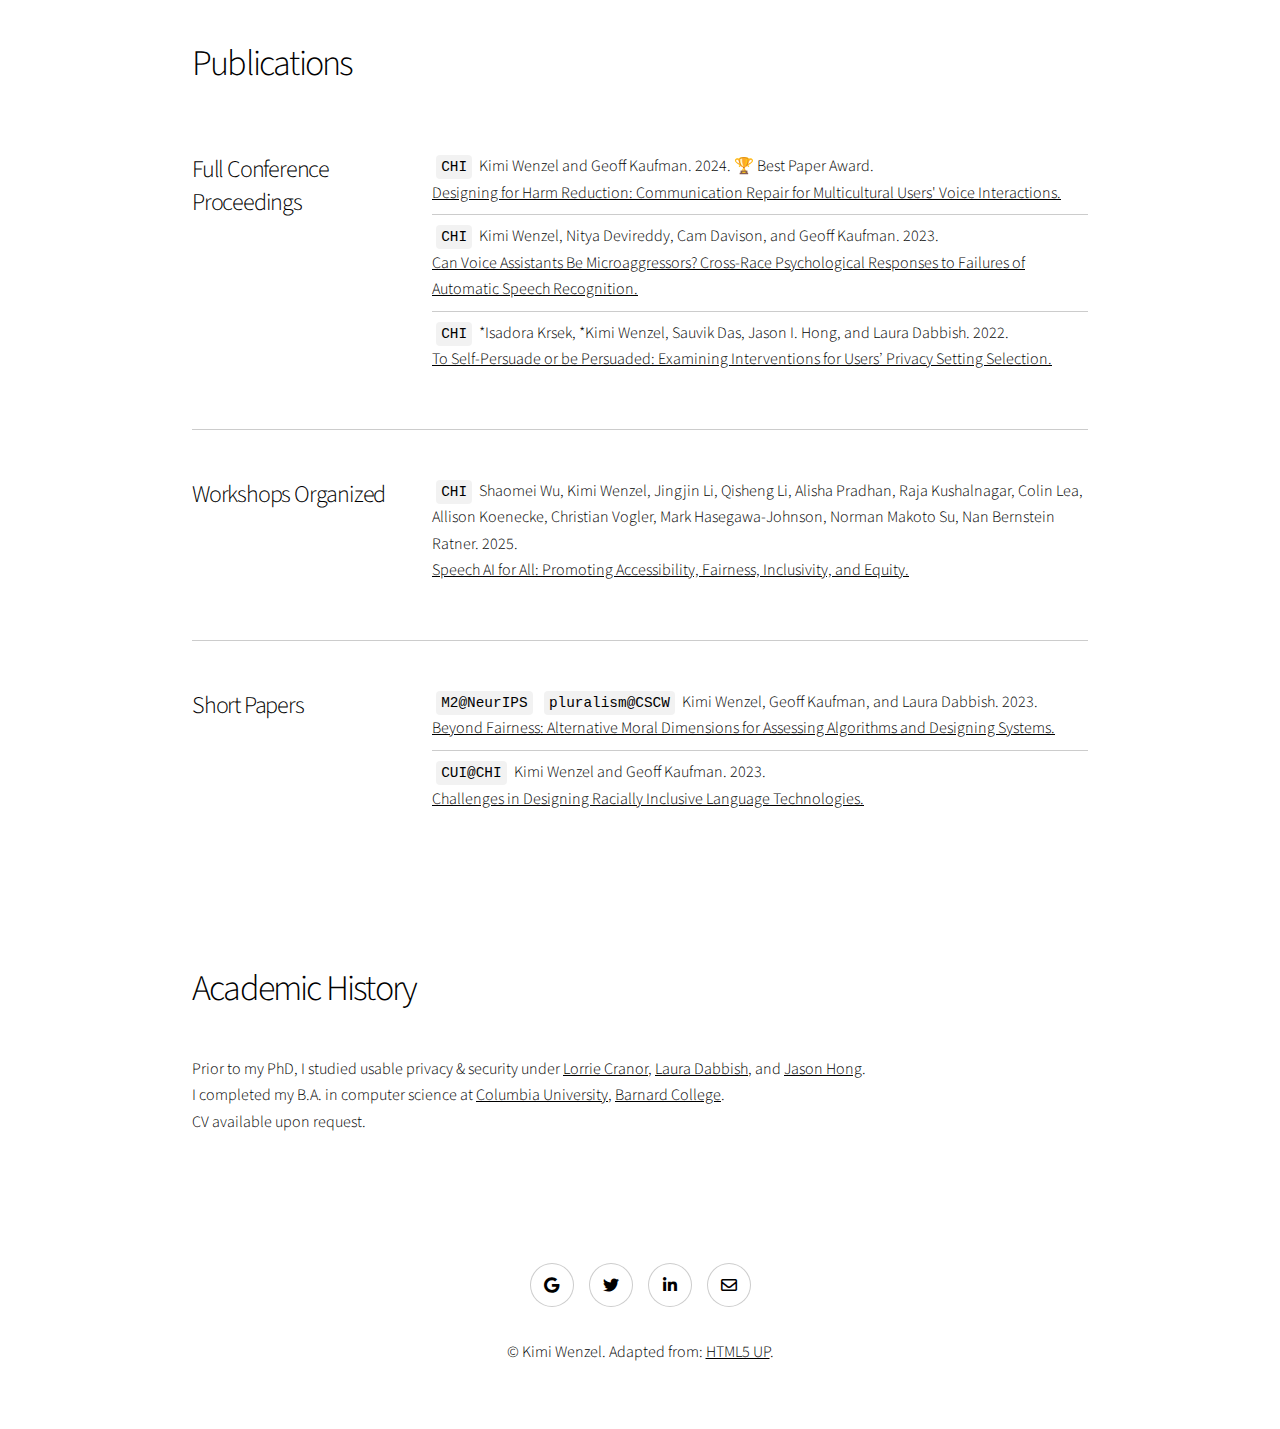
==== commit 28d09693: "Added workshop" ====
--- a/research.html
+++ b/research.html
@@ -86,6 +86,18 @@
 										</ul>
 									</div>
 								</section>
+
+								<!-- Workshop Organized -->
+								<section>
+									<header>
+										<h3>Workshops Organized</h3>
+									</header>
+									<div class="content">
+										<ul class="alt">
+											<li><code>CHI</code> Shaomei Wu, Kimi Wenzel, Jingjin Li, Qisheng Li, Alisha Pradhan, Raja Kushalnagar, Colin Lea, Allison Koenecke, Christian Vogler, Mark Hasegawa-Johnson, Norman Makoto Su, Nan Bernstein Ratner. 2025. <br><a href="https://www.shaomei.info/pdfs/CHI25_Speech_AI_workshop.pdf" target="_blank">Speech AI for All: Promoting Accessibility, Fairness, Inclusivity, and Equity.</a></li>
+										</ul>
+									</div>
+								</section>
 								
 								<!-- Workshop -->
 								<section>
